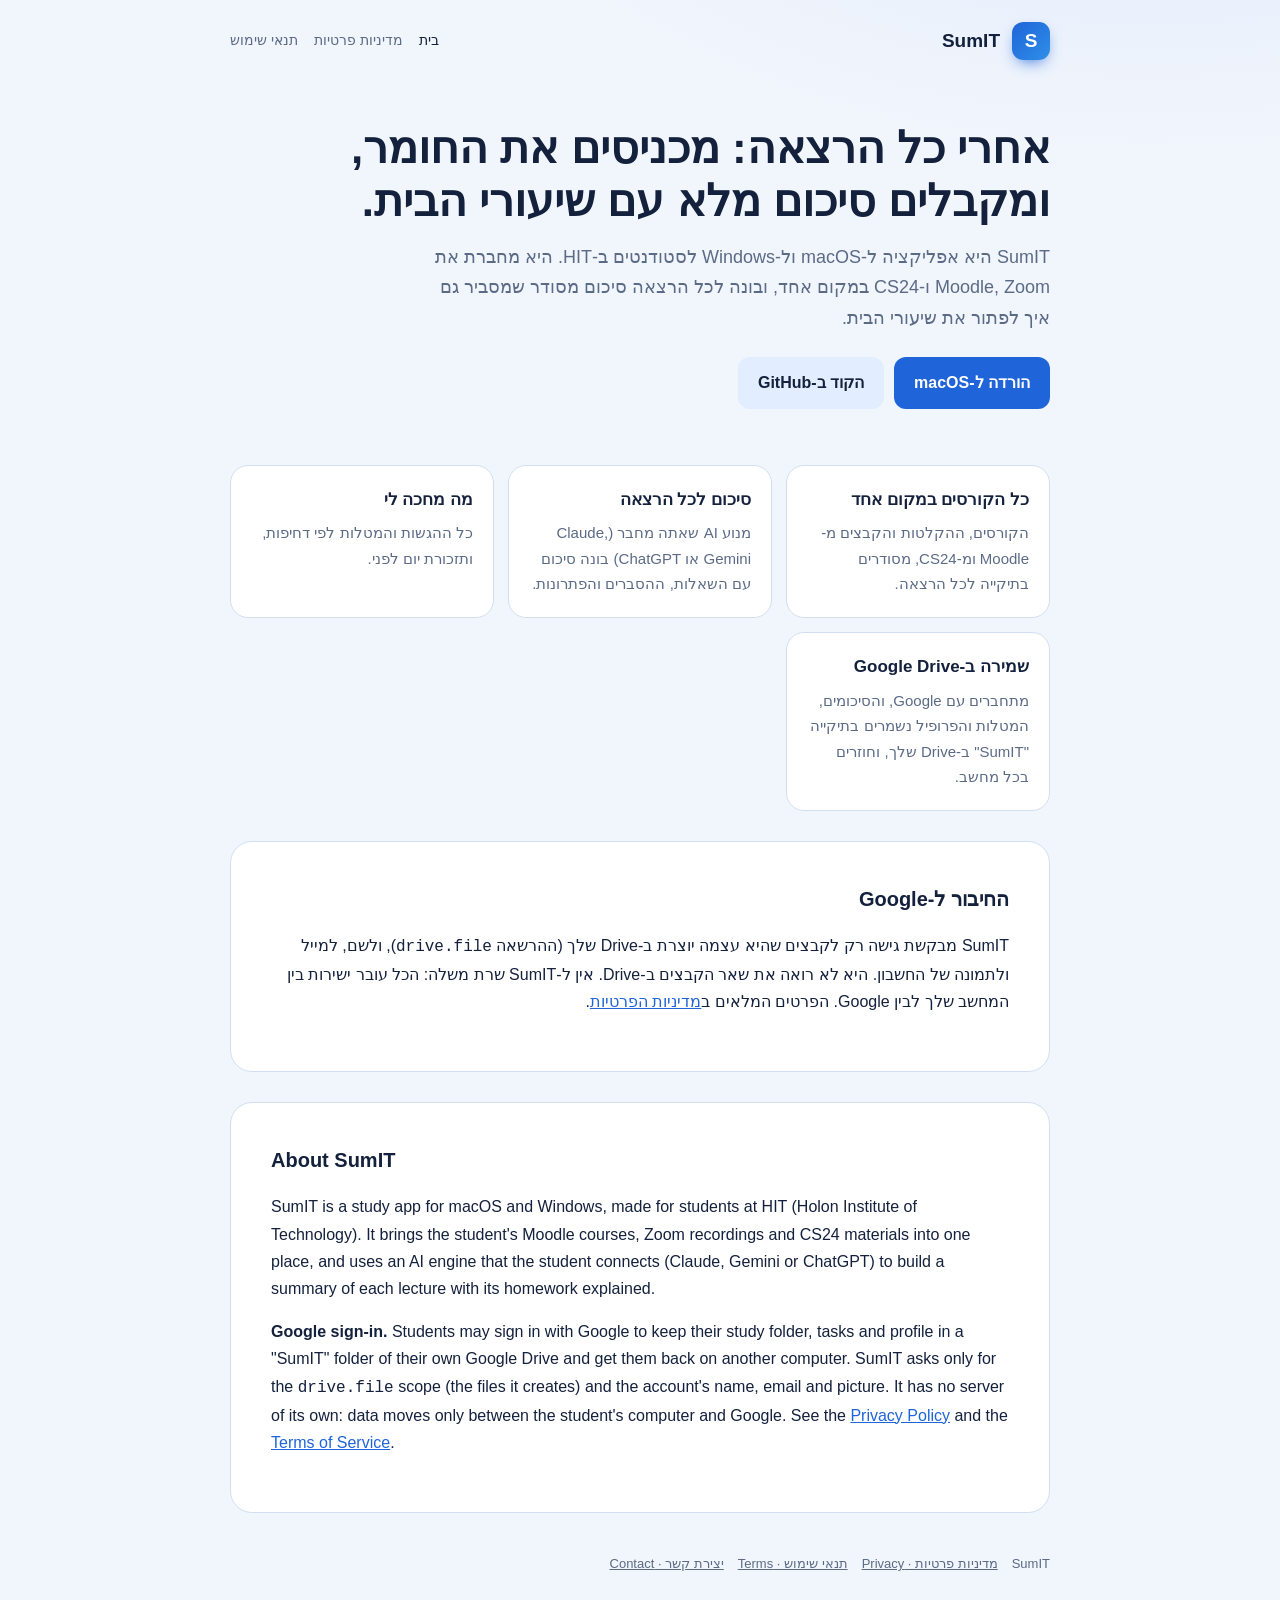
==== index.html @ b278c9bd "SumIT site: home page, privacy policy and terms of service The pages Google asks for in the OAuth Br" ====
<!doctype html>
<html lang="he" dir="rtl">
<head>
<meta charset="utf-8">
<meta name="viewport" content="width=device-width, initial-scale=1">
<title>SumIT · כל הלימודים במקום אחד</title>
<meta name="description" content="SumIT היא אפליקציה לסטודנטים ב-HIT: מחברת את Moodle, Zoom ו-CS24, ובונה לכל הרצאה סיכום עם שיעורי הבית.">
<link rel="stylesheet" href="site.css">
</head>
<body>
<div class="wrap">
  <header class="top">
    <span class="mark" aria-hidden="true">S</span><b>SumIT</b>
    <nav><a href="./" aria-current="page">בית</a><a href="privacy.html">מדיניות פרטיות</a><a href="terms.html">תנאי שימוש</a></nav>
  </header>

  <section class="hero">
    <h1>אחרי כל הרצאה: מכניסים את החומר, ומקבלים סיכום מלא עם שיעורי הבית.</h1>
    <p>SumIT היא אפליקציה ל-macOS ול-Windows לסטודנטים ב-HIT. היא מחברת את Moodle, Zoom ו-CS24 במקום אחד, ובונה לכל הרצאה סיכום מסודר שמסביר גם איך לפתור את שיעורי הבית.</p>
    <div class="btns"><a class="btn" href="https://github.com/ItayOssi/SumIT/releases/latest">הורדה ל-macOS</a><a class="btn ghost" href="https://github.com/ItayOssi/SumIT">הקוד ב-GitHub</a></div>
  </section>

  <div class="grid">
    <div class="card"><h3>כל הקורסים במקום אחד</h3><p>הקורסים, ההקלטות והקבצים מ-Moodle ומ-CS24, מסודרים בתיקייה לכל הרצאה.</p></div>
    <div class="card"><h3>סיכום לכל הרצאה</h3><p>מנוע AI שאתה מחבר (Claude, Gemini או ChatGPT) בונה סיכום עם השאלות, ההסברים והפתרונות.</p></div>
    <div class="card"><h3>מה מחכה לי</h3><p>כל ההגשות והמטלות לפי דחיפות, ותזכורת יום לפני.</p></div>
    <div class="card"><h3>שמירה ב-Google Drive</h3><p>מתחברים עם Google, והסיכומים, המטלות והפרופיל נשמרים בתיקייה "SumIT" ב-Drive שלך, וחוזרים בכל מחשב.</p></div>
  </div>

  <div class="doc">
    <h2 style="margin-top:0">החיבור ל-Google</h2>
    <p>SumIT מבקשת גישה רק לקבצים שהיא עצמה יוצרת ב-Drive שלך (ההרשאה <code>drive.file</code>), ולשם, למייל ולתמונה של החשבון. היא לא רואה את שאר הקבצים ב-Drive. אין ל-SumIT שרת משלה: הכל עובר ישירות בין המחשב שלך לבין Google. הפרטים המלאים ב<a href="privacy.html">מדיניות הפרטיות</a>.</p>
  </div>

  <div class="doc en" lang="en">
    <h2 style="margin-top:0">About SumIT</h2>
    <p>SumIT is a study app for macOS and Windows, made for students at HIT (Holon Institute of Technology). It brings the student's Moodle courses, Zoom recordings and CS24 materials into one place, and uses an AI engine that the student connects (Claude, Gemini or ChatGPT) to build a summary of each lecture with its homework explained.</p>
    <p><b>Google sign-in.</b> Students may sign in with Google to keep their study folder, tasks and profile in a "SumIT" folder of their own Google Drive and get them back on another computer. SumIT asks only for the <code>drive.file</code> scope (the files it creates) and the account's name, email and picture. It has no server of its own: data moves only between the student's computer and Google. See the <a href="privacy.html#en">Privacy Policy</a> and the <a href="terms.html#en">Terms of Service</a>.</p>
  </div>

  <footer><span>SumIT</span><a href="privacy.html">מדיניות פרטיות · Privacy</a><a href="terms.html">תנאי שימוש · Terms</a><a href="https://github.com/ItayOssi/SumIT/issues">יצירת קשר · Contact</a></footer>
</div>
</body>
</html>
---- site.css ----
:root {
  --bg: #f1f5fc; --bg-2: #dfe9fb; --card: #ffffff; --text: #14213d; --muted: #5b6b86; --line: #d3dff0;
  --accent: #1f64d8; --accent-2: #2f8fe8; --accent-soft: #e2edff;
  color-scheme: light dark;
}
@media (prefers-color-scheme: dark) {
  :root { --bg: #0a1830; --bg-2: #13305e; --card: #11274c; --text: #eaf1ff; --muted: #9fb1d0; --line: #24467c; --accent: #4d8cf0; --accent-2: #6aa7f5; --accent-soft: #183462; }
}
* { box-sizing: border-box; }
html { -webkit-text-size-adjust: 100%; }
body {
  margin: 0; color: var(--text); font: 16px/1.7 -apple-system, BlinkMacSystemFont, "SF Hebrew", "Segoe UI", Arial, sans-serif;
  background: radial-gradient(1000px 560px at 90% -15%, var(--bg-2), transparent 70%), var(--bg);
}
a { color: var(--accent); }
.wrap { max-width: 860px; margin: 0 auto; padding: 0 20px; }
header.top { display: flex; align-items: center; gap: 12px; padding: 22px 0; }
.mark { width: 38px; height: 38px; border-radius: 11px; display: grid; place-items: center; color: #fff; font-weight: 800; font-size: 19px;
  background: linear-gradient(135deg, var(--accent), var(--accent-2)); box-shadow: 0 6px 16px -6px var(--accent); }
.top b { font-size: 19px; }
.top nav { margin-inline-start: auto; display: flex; gap: 16px; flex-wrap: wrap; font-size: 14px; }
.top nav a { color: var(--muted); text-decoration: none; }
.top nav a:hover, .top nav a[aria-current] { color: var(--text); }
.hero { padding: 40px 0 26px; }
.hero h1 { font-size: clamp(30px, 5vw, 44px); line-height: 1.2; margin: 0 0 14px; }
.hero p { font-size: 18px; color: var(--muted); margin: 0 0 24px; max-width: 640px; }
.btn { display: inline-flex; align-items: center; gap: 8px; padding: 12px 20px; border-radius: 12px; background: var(--accent); color: #fff; text-decoration: none; font-weight: 650; }
.btn.ghost { background: var(--accent-soft); color: var(--text); }
.btns { display: flex; gap: 10px; flex-wrap: wrap; }
.grid { display: grid; grid-template-columns: repeat(auto-fit, minmax(230px, 1fr)); gap: 14px; margin: 30px 0; }
.card { background: var(--card); border: 1px solid var(--line); border-radius: 18px; padding: 20px; }
.card h3 { margin: 0 0 6px; font-size: 17px; }
.card p { margin: 0; color: var(--muted); font-size: 15px; }
.doc { background: var(--card); border: 1px solid var(--line); border-radius: 22px; padding: clamp(20px, 4vw, 40px); margin: 10px 0 30px; }
.doc h1 { font-size: 30px; line-height: 1.25; margin: 0 0 4px; }
.doc h2 { font-size: 20px; margin: 28px 0 8px; }
.doc .meta { color: var(--muted); font-size: 14px; margin: 0 0 18px; }
.doc ul { padding-inline-start: 22px; }
.doc li { margin: 4px 0; }
.note { border-radius: 14px; padding: 14px 16px; background: var(--accent-soft); }
.en { direction: ltr; text-align: left; }
.en-sep { margin: 40px 0 0; padding-top: 26px; border-top: 1px solid var(--line); }
footer { color: var(--muted); font-size: 13px; padding: 10px 0 40px; display: flex; gap: 14px; flex-wrap: wrap; }
footer a { color: var(--muted); }
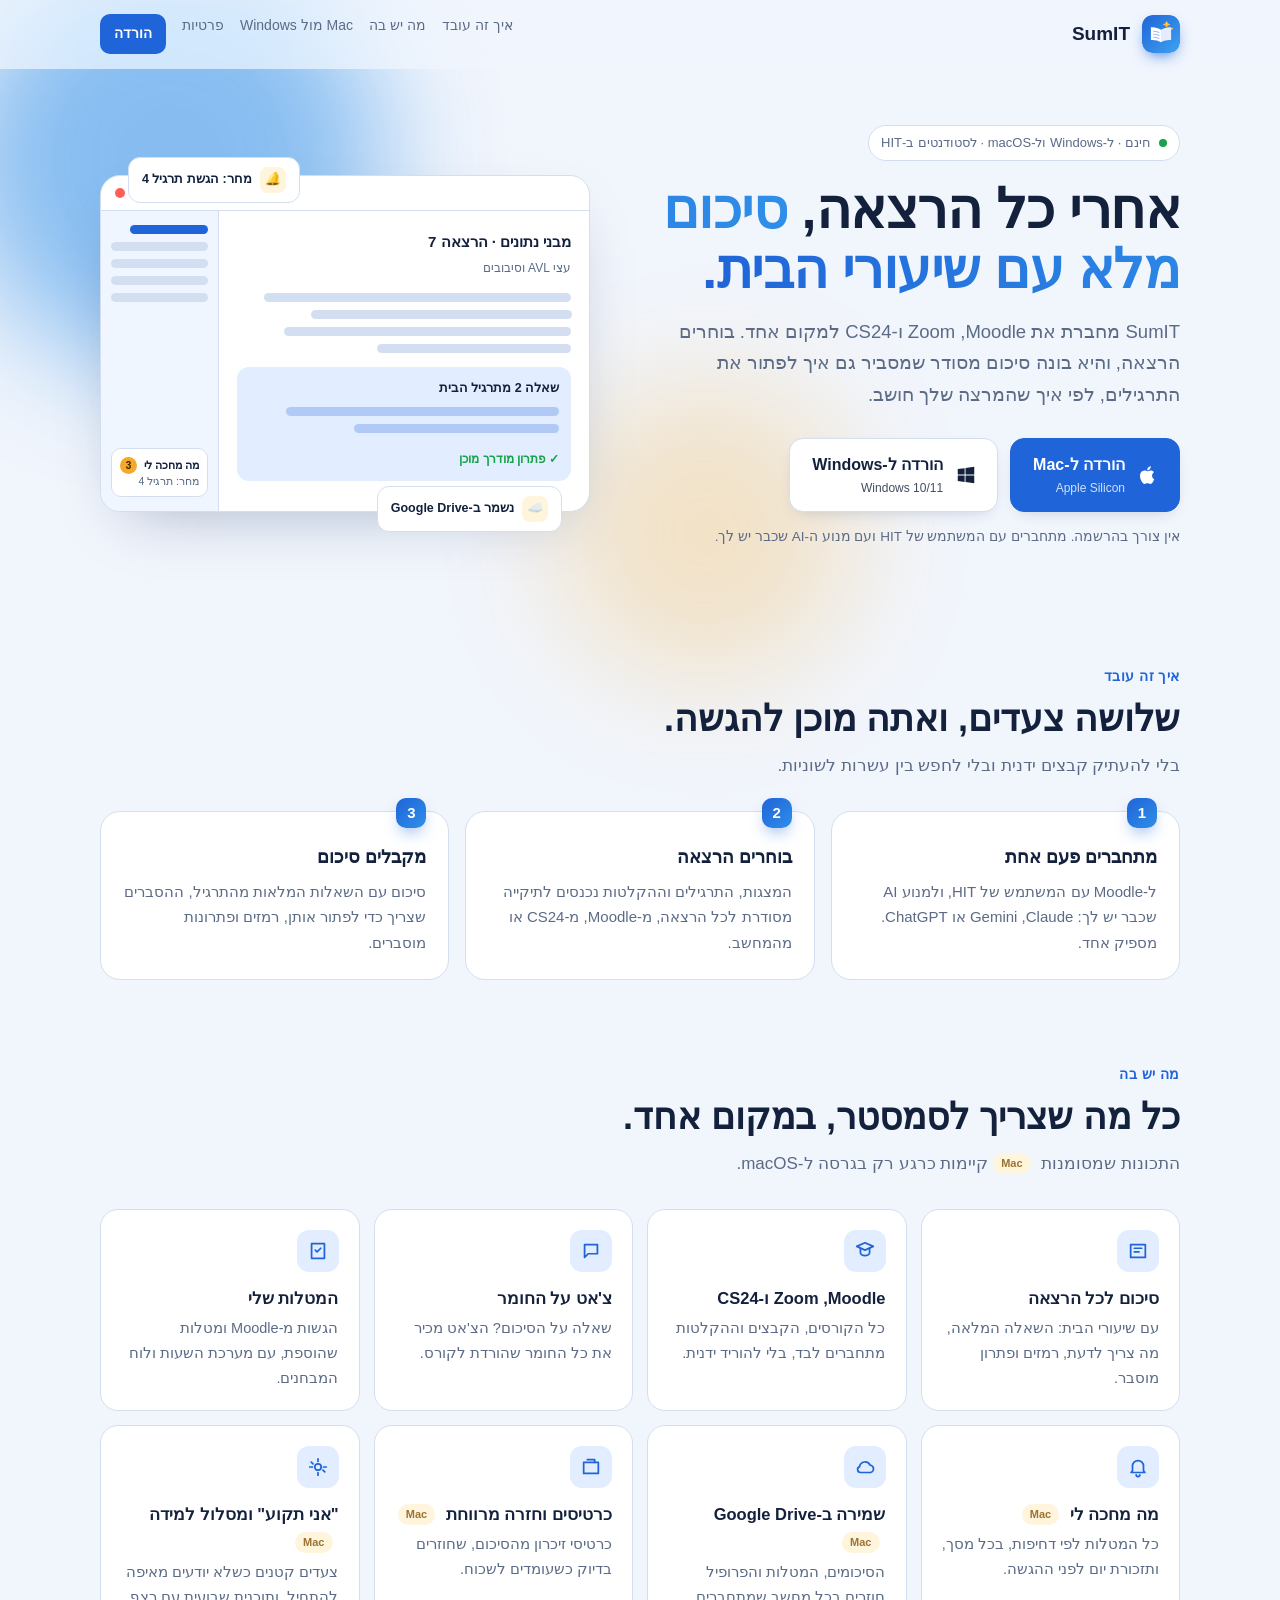
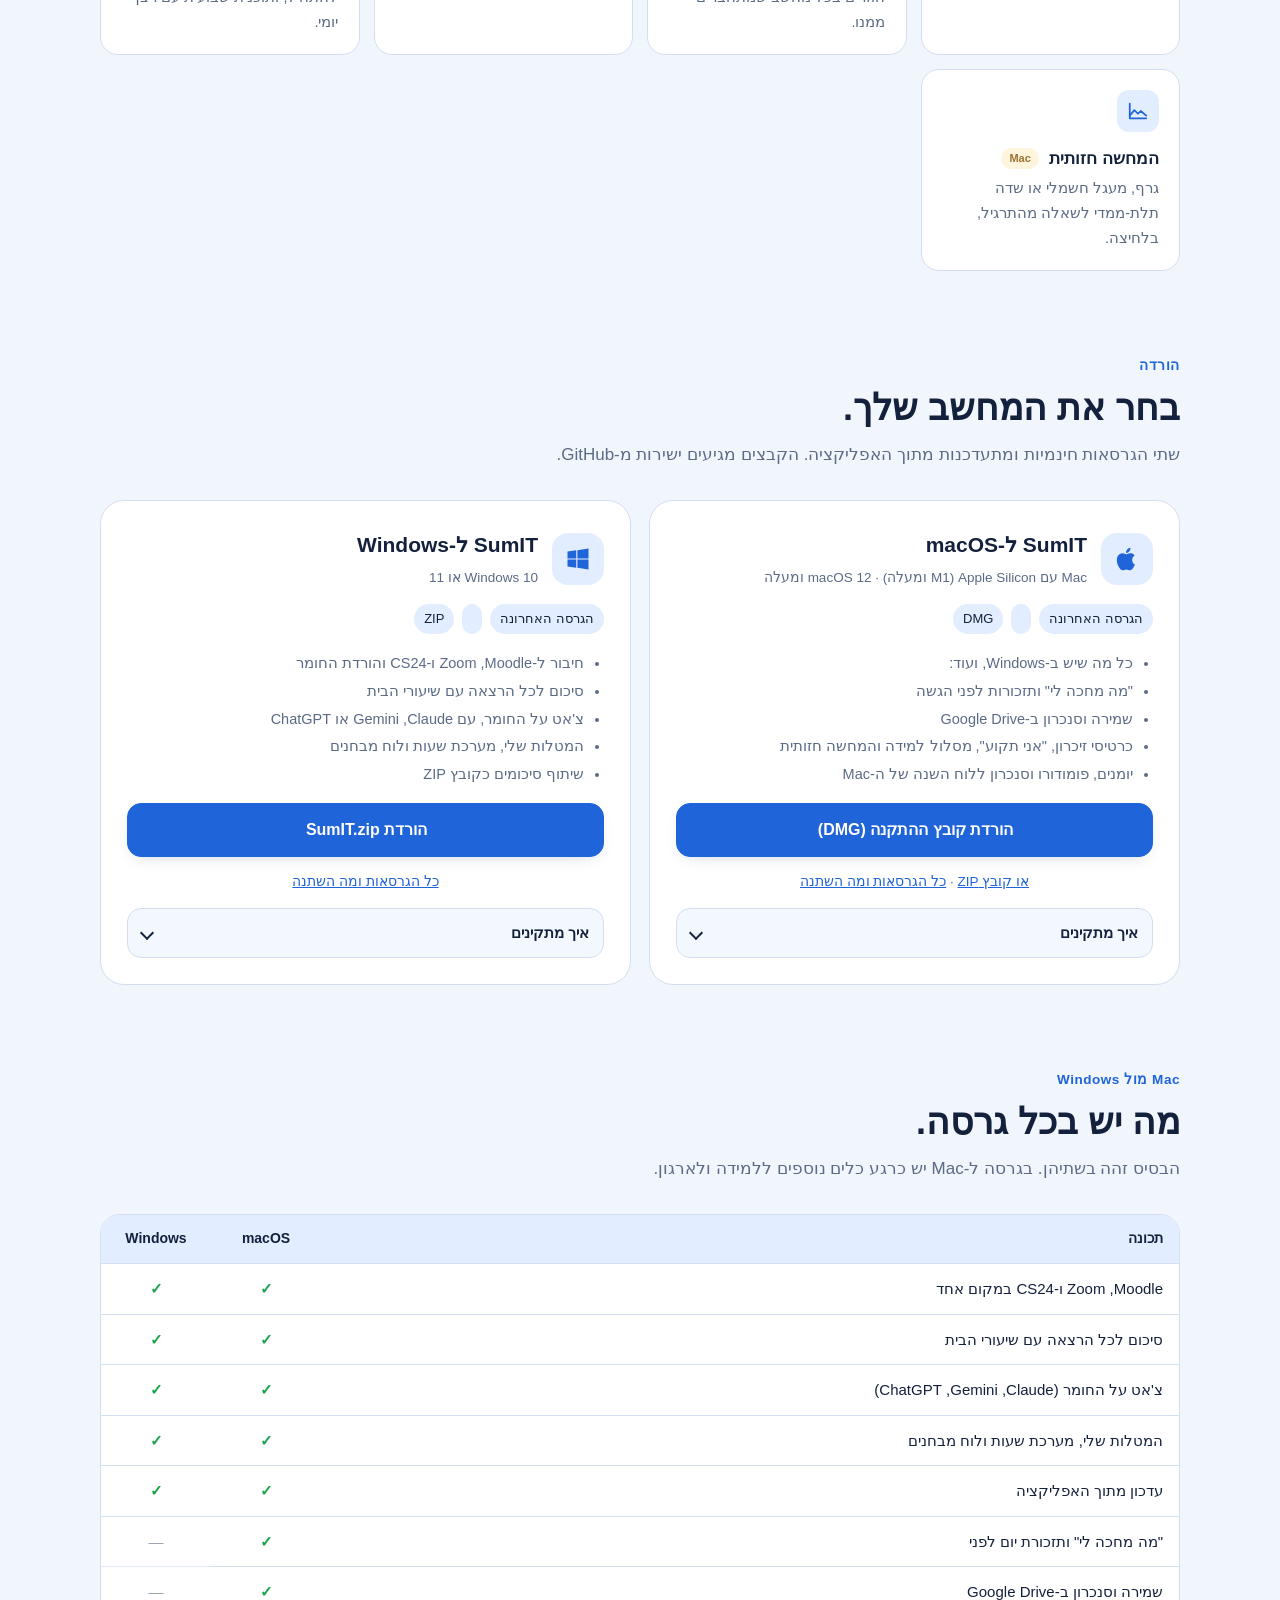
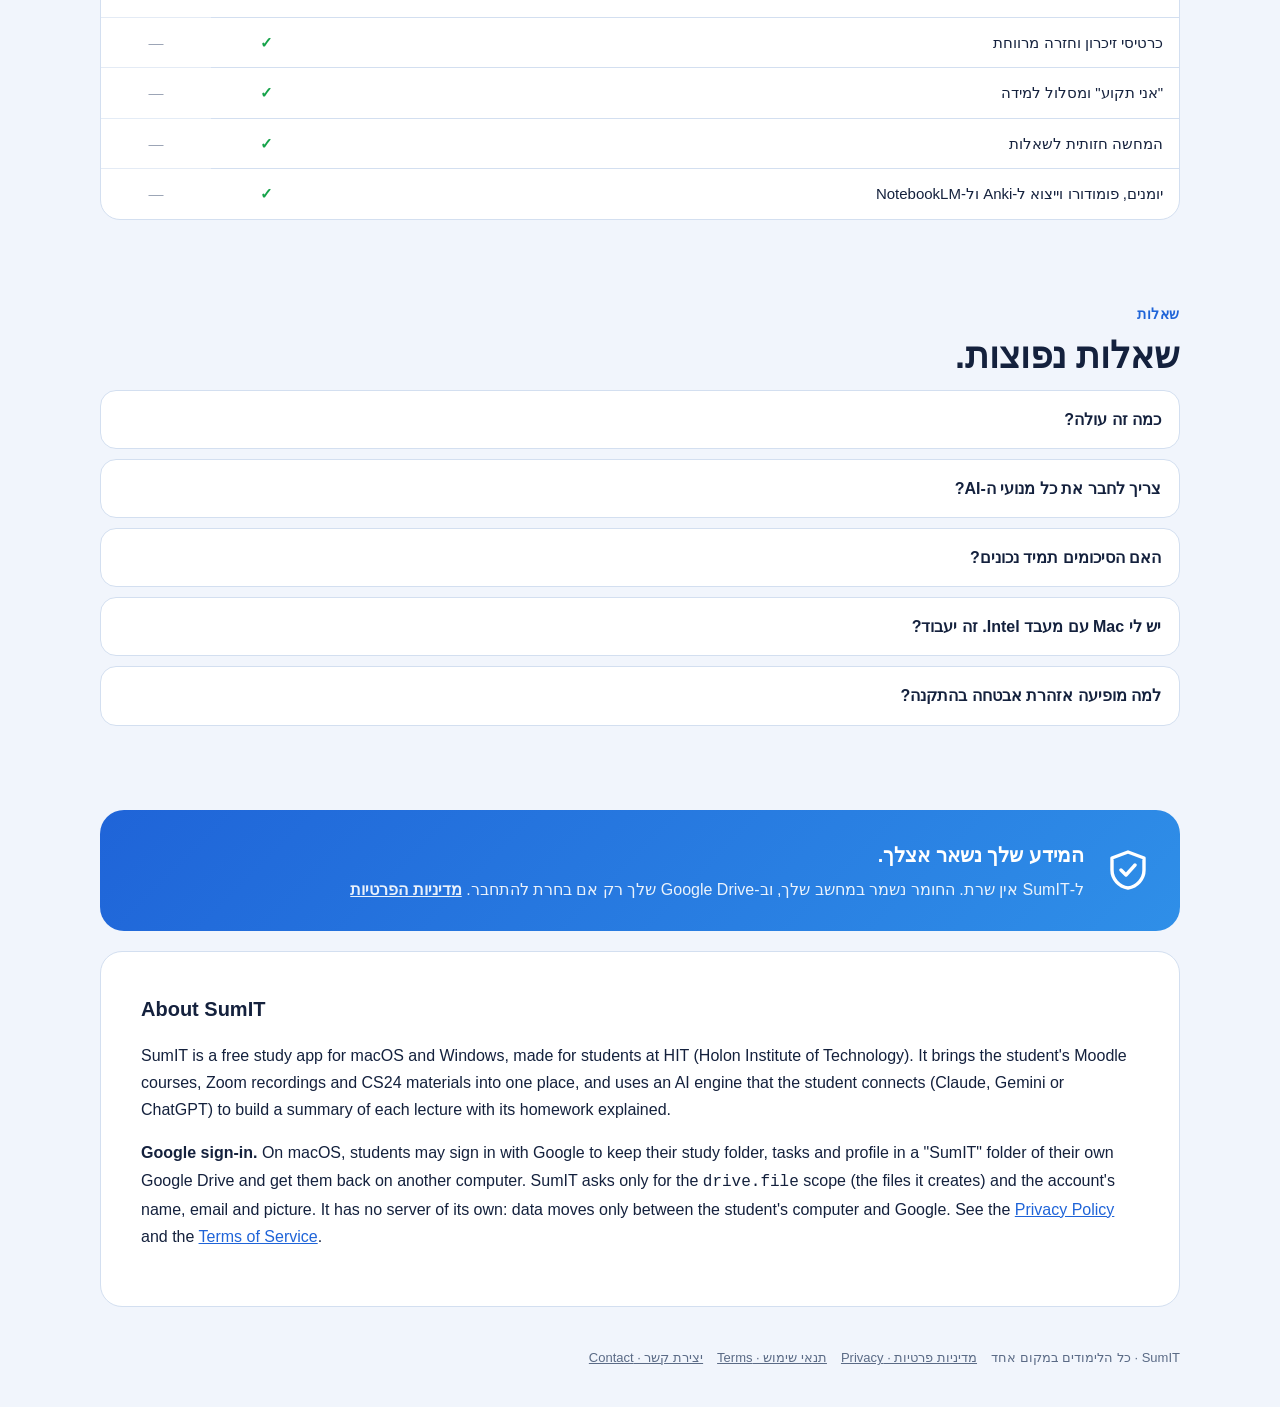
==== commit 0402d687: "A new home page: how it works, what it has, a download for Mac and for Windows, and a new logo The h" ====
--- a/index.html
+++ b/index.html
@@ -3,42 +3,375 @@
 <head>
 <meta charset="utf-8">
 <meta name="viewport" content="width=device-width, initial-scale=1">
+<meta name="robots" content="noindex, nofollow">
+<meta name="google-site-verification" content="34Uqi-BGIYuT6Eo6AaODWrDzTInWrtraLQZCwFf8PG4" />
 <title>SumIT · כל הלימודים במקום אחד</title>
-<meta name="description" content="SumIT היא אפליקציה לסטודנטים ב-HIT: מחברת את Moodle, Zoom ו-CS24, ובונה לכל הרצאה סיכום עם שיעורי הבית.">
+<meta name="description" content="SumIT היא אפליקציה לסטודנטים ב-HIT ל-Windows ול-macOS: מחברת את Moodle, Zoom ו-CS24, ובונה לכל הרצאה סיכום עם שיעורי הבית.">
+<link rel="icon" href="logo.svg" type="image/svg+xml">
 <link rel="stylesheet" href="site.css">
+<noscript><style>.reveal{opacity:1!important;transform:none!important}</style></noscript>
+<style>
+  /* ---------- home page ---------- */
+  :root { --gold: #f4a92b; --gold-soft: #fff4dc; --ok: #16a34a; --shadow: 0 24px 60px -28px rgba(16, 40, 90, .35); }
+  @media (prefers-color-scheme: dark) { :root { --gold: #f7bd4f; --gold-soft: #3a2e12; --ok: #22c55e; --shadow: 0 24px 60px -28px rgba(0, 0, 0, .6); } }
+  html, body { overflow-x: clip; }
+  .wrap.wide { max-width: 1120px; }
+  .topbar { position: sticky; top: 0; z-index: 20; backdrop-filter: saturate(1.4) blur(14px); -webkit-backdrop-filter: saturate(1.4) blur(14px);
+    background: color-mix(in srgb, var(--bg) 72%, transparent); border-bottom: 1px solid transparent; transition: border-color .3s; }
+  .topbar.scrolled { border-bottom-color: var(--line); }
+  .topbar header.top { padding: 14px 0; }
+  main.wrap.wide { position: relative; }
+  .top .cta { padding: 8px 14px; border-radius: 10px; background: var(--accent); color: #fff !important; font-weight: 650; }
+
+  /* hero */
+  .hero2 { position: relative; display: grid; grid-template-columns: 1.05fr .95fr; gap: 48px; align-items: center; padding: 56px 0 40px; }
+  .blob { position: absolute; z-index: -1; border-radius: 50%; filter: blur(60px); opacity: .55; animation: drift 18s ease-in-out infinite alternate; }
+  .blob.a { width: 420px; height: 420px; background: var(--accent-2); top: -120px; left: -140px; }
+  .blob.b { width: 300px; height: 300px; background: var(--gold); bottom: -80px; right: 30%; opacity: .25; animation-duration: 22s; }
+  @keyframes drift { to { transform: translate(60px, 40px) scale(1.12); } }
+  .pill { display: inline-flex; align-items: center; gap: 8px; padding: 6px 12px; border-radius: 99px; background: var(--card); border: 1px solid var(--line); font-size: 13px; color: var(--muted); }
+  .pill i { width: 8px; height: 8px; border-radius: 50%; background: var(--ok); box-shadow: 0 0 0 0 var(--ok); animation: ping 2s infinite; }
+  @keyframes ping { 70% { box-shadow: 0 0 0 8px transparent; } }
+  .hero2 h1 { font-size: clamp(32px, 5.2vw, 54px); line-height: 1.12; margin: 18px 0 16px; letter-spacing: -.01em; }
+  .hero2 h1 em { font-style: normal; background: linear-gradient(90deg, var(--accent), var(--accent-2), var(--gold)); -webkit-background-clip: text; background-clip: text; color: transparent;
+    background-size: 200% 100%; animation: shine 6s linear infinite; }
+  @keyframes shine { to { background-position: -200% 0; } }
+  .hero2 .lead { font-size: 18.5px; color: var(--muted); margin: 0 0 28px; max-width: 560px; }
+  .dl-btns { display: flex; gap: 12px; flex-wrap: wrap; }
+  .dl { display: inline-flex; align-items: center; gap: 12px; padding: 12px 20px 12px 22px; border-radius: 14px; text-decoration: none; font-weight: 650; color: var(--text);
+    background: var(--card); border: 1px solid var(--line); box-shadow: 0 6px 18px -10px rgba(16, 40, 90, .3); transition: transform .2s, box-shadow .2s, border-color .2s; }
+  .dl:hover { transform: translateY(-2px); box-shadow: 0 14px 30px -14px rgba(16, 40, 90, .45); border-color: var(--accent-2); }
+  .dl.primary { background: var(--accent); border-color: var(--accent); color: #fff; }
+  .dl svg { width: 22px; height: 22px; flex: none; }
+  .dl small { display: block; font-weight: 500; font-size: 12px; opacity: .8; }
+  .hero-note { margin-top: 14px; font-size: 13.5px; color: var(--muted); }
+
+  /* the app, drawn */
+  .mock { position: relative; border-radius: 20px; background: var(--card); border: 1px solid var(--line); box-shadow: var(--shadow); overflow: hidden; animation: float 7s ease-in-out infinite; }
+  @keyframes float { 50% { transform: translateY(-10px); } }
+  .mock-bar { display: flex; gap: 6px; padding: 12px 14px; border-bottom: 1px solid var(--line); direction: ltr; }
+  .mock-bar i { width: 10px; height: 10px; border-radius: 50%; background: #ff5f57; } .mock-bar i:nth-child(2) { background: #febc2e; } .mock-bar i:nth-child(3) { background: #28c840; }
+  .mock-body { display: grid; grid-template-columns: 1fr 118px; min-height: 300px; }
+  .mock-side { border-inline-start: 1px solid var(--line); padding: 14px 10px; display: flex; flex-direction: column; gap: 8px; background: color-mix(in srgb, var(--accent-soft) 50%, transparent); }
+  .mock-side span { height: 9px; border-radius: 5px; background: var(--line); } .mock-side span.on { background: var(--accent); width: 80%; }
+  .mock-side .tk { margin-top: auto; padding: 8px; border-radius: 10px; background: var(--card); border: 1px solid var(--line); font-size: 10.5px; line-height: 1.35; color: var(--muted); }
+  .mock-side .tk b { display: flex; align-items: center; justify-content: space-between; color: var(--text); font-size: 11px; }
+  .mock-side .tk b em { font-style: normal; min-width: 17px; height: 17px; border-radius: 9px; background: var(--gold); color: #3a2400; display: grid; place-items: center; font-size: 10px; }
+  .mock-main { padding: 18px; }
+  .mock-main h4 { margin: 0 0 4px; font-size: 15px; } .mock-main p { margin: 0 0 14px; font-size: 12px; color: var(--muted); }
+  .line { height: 9px; border-radius: 5px; background: var(--line); margin: 8px 0; transform-origin: right; animation: grow 1.1s cubic-bezier(.2, .8, .2, 1) both; }
+  @keyframes grow { from { transform: scaleX(0); } }
+  .q { margin-top: 14px; padding: 11px 12px; border-radius: 12px; background: var(--accent-soft); font-size: 12px; }
+  .q b { display: block; font-size: 12.5px; margin-bottom: 4px; }
+  .q .ok { display: inline-flex; align-items: center; gap: 6px; margin-top: 8px; color: var(--ok); font-weight: 650; opacity: 0; animation: fade .5s 2.4s forwards; }
+  @keyframes fade { to { opacity: 1; } }
+  .chip-float { position: absolute; padding: 9px 13px; border-radius: 12px; background: var(--card); border: 1px solid var(--line); box-shadow: var(--shadow); font-size: 12.5px; font-weight: 600; display: flex; align-items: center; gap: 8px; white-space: nowrap; }
+  .chip-float.c1 { top: -18px; left: 28px; animation: float 6s 1s ease-in-out infinite; }
+  .chip-float.c2 { bottom: -20px; right: 28px; animation: float 8s .4s ease-in-out infinite; }
+  .chip-float i { width: 26px; height: 26px; border-radius: 8px; display: grid; place-items: center; background: var(--gold-soft); }
+  .mock-wrap { position: relative; }
+
+  /* sections */
+  section.band { padding: 64px 0 20px; scroll-margin-top: 70px; }
+  .eyebrow { color: var(--accent); font-weight: 700; font-size: 13.5px; letter-spacing: .04em; margin: 0 0 8px; }
+  h2.big { font-size: clamp(26px, 3.6vw, 36px); line-height: 1.2; margin: 0 0 12px; }
+  .sub { color: var(--muted); font-size: 17px; margin: 0 0 30px; max-width: 640px; }
+  .steps { display: grid; grid-template-columns: repeat(3, 1fr); gap: 16px; counter-reset: s; }
+  .step { position: relative; background: var(--card); border: 1px solid var(--line); border-radius: 20px; padding: 24px 22px; }
+  .step::before { counter-increment: s; content: counter(s); position: absolute; top: -14px; right: 22px; width: 30px; height: 30px; border-radius: 10px; display: grid; place-items: center;
+    background: linear-gradient(135deg, var(--accent), var(--accent-2)); color: #fff; font-weight: 800; font-size: 15px; box-shadow: 0 8px 18px -8px var(--accent); }
+  .step h3 { margin: 6px 0 6px; font-size: 18px; } .step p { margin: 0; color: var(--muted); font-size: 15px; }
+  .feats { display: grid; grid-template-columns: repeat(auto-fit, minmax(240px, 1fr)); gap: 14px; }
+  .feat { background: var(--card); border: 1px solid var(--line); border-radius: 18px; padding: 20px; transition: transform .25s, border-color .25s; }
+  .feat:hover { transform: translateY(-3px); border-color: var(--accent-2); }
+  .ico { width: 42px; height: 42px; border-radius: 12px; display: grid; place-items: center; background: var(--accent-soft); color: var(--accent); margin-bottom: 12px; }
+  .ico svg { width: 22px; height: 22px; fill: none; stroke: currentColor; stroke-width: 1.9; stroke-linecap: round; stroke-linejoin: round; }
+  .feat h3 { margin: 0 0 4px; font-size: 16.5px; } .feat p { margin: 0; color: var(--muted); font-size: 14.5px; }
+  .tag { display: inline-block; margin-inline-start: 6px; padding: 1px 8px; border-radius: 99px; font-size: 11px; font-weight: 650; background: var(--gold-soft); color: color-mix(in srgb, var(--gold) 60%, var(--text)); vertical-align: 2px; }
+
+  /* downloads */
+  .platforms { display: grid; grid-template-columns: 1fr 1fr; gap: 18px; }
+  .plat { position: relative; background: var(--card); border: 1px solid var(--line); border-radius: 24px; padding: 26px; display: flex; flex-direction: column; gap: 14px; transition: border-color .3s, box-shadow .3s; }
+  .plat.mine { border-color: var(--accent-2); box-shadow: 0 0 0 4px color-mix(in srgb, var(--accent-2) 18%, transparent); }
+  .plat .mine-tag { position: absolute; top: -12px; left: 22px; padding: 3px 10px; border-radius: 99px; background: var(--accent); color: #fff; font-size: 12px; font-weight: 650; display: none; }
+  .plat.mine .mine-tag { display: block; }
+  .plat-head { display: flex; align-items: center; gap: 14px; }
+  .plat-head .os { width: 52px; height: 52px; border-radius: 16px; display: grid; place-items: center; background: var(--accent-soft); color: var(--accent); }
+  .plat-head .os svg { width: 28px; height: 28px; }
+  .plat-head h3 { margin: 0; font-size: 21px; } .plat-head small { color: var(--muted); font-size: 13.5px; }
+  .ver { display: flex; gap: 8px; flex-wrap: wrap; font-size: 13px; }
+  .ver span { padding: 4px 10px; border-radius: 99px; background: var(--accent-soft); }
+  .plat ul { margin: 0; padding-inline-start: 20px; color: var(--muted); font-size: 14.5px; } .plat li { margin: 3px 0; }
+  .plat .dl { justify-content: center; }
+  .plat .alt { font-size: 13.5px; text-align: center; color: var(--muted); }
+  details.how { border: 1px solid var(--line); border-radius: 14px; padding: 0 14px; background: color-mix(in srgb, var(--accent-soft) 40%, transparent); }
+  details.how summary { cursor: pointer; padding: 12px 0; font-weight: 650; font-size: 14.5px; list-style: none; display: flex; align-items: center; gap: 8px; }
+  details.how summary::-webkit-details-marker { display: none; }
+  details.how summary::after { content: ""; margin-inline-start: auto; width: 8px; height: 8px; border-left: 2px solid currentColor; border-bottom: 2px solid currentColor; transform: rotate(-45deg); transition: transform .25s; }
+  details.how[open] summary::after { transform: rotate(135deg); }
+  details.how ol { margin: 0 0 14px; padding-inline-start: 22px; font-size: 14.5px; } details.how li { margin: 5px 0; }
+
+  /* comparison */
+  .cmp { width: 100%; border-collapse: separate; border-spacing: 0; background: var(--card); border: 1px solid var(--line); border-radius: 20px; overflow: hidden; font-size: 15px; }
+  .cmp th, .cmp td { padding: 12px 16px; text-align: start; border-bottom: 1px solid var(--line); }
+  .cmp tr:last-child td { border-bottom: none; }
+  .cmp th { background: var(--accent-soft); font-size: 14px; }
+  .cmp td:not(:first-child), .cmp th:not(:first-child) { text-align: center; width: 110px; }
+  .yes { color: var(--ok); font-weight: 800; } .no { color: var(--muted); opacity: .6; }
+  .cmp tbody tr { transition: background .2s; } .cmp tbody tr:hover { background: color-mix(in srgb, var(--accent-soft) 45%, transparent); }
+
+  /* faq + privacy */
+  .faq { display: grid; gap: 10px; }
+  .faq details { background: var(--card); border: 1px solid var(--line); border-radius: 16px; padding: 0 18px; }
+  .faq summary { cursor: pointer; padding: 15px 0; font-weight: 650; list-style: none; }
+  .faq summary::-webkit-details-marker { display: none; }
+  .faq p { margin: 0 0 16px; color: var(--muted); }
+  .privacy-band { display: flex; gap: 20px; align-items: center; background: linear-gradient(135deg, var(--accent), var(--accent-2)); color: #fff; border-radius: 24px; padding: 28px; margin: 64px 0 20px; }
+  .privacy-band svg { width: 48px; height: 48px; flex: none; fill: none; stroke: #fff; stroke-width: 1.7; stroke-linecap: round; stroke-linejoin: round; }
+  .privacy-band h3 { margin: 0 0 4px; font-size: 20px; } .privacy-band p { margin: 0; opacity: .9; }
+  .privacy-band a { color: #fff; font-weight: 650; }
+
+  /* scroll reveal */
+  .reveal { opacity: 0; transform: translateY(18px); transition: opacity .7s cubic-bezier(.2, .8, .2, 1), transform .7s cubic-bezier(.2, .8, .2, 1); }
+  .reveal.in { opacity: 1; transform: none; }
+  @media (prefers-reduced-motion: reduce) { *, *::before, *::after { animation: none !important; transition: none !important; } .reveal { opacity: 1; transform: none; } .q .ok { opacity: 1; } }
+
+  @media (max-width: 900px) {
+    .hero2 { grid-template-columns: 1fr; gap: 36px; padding-top: 32px; }
+    .steps, .platforms { grid-template-columns: 1fr; }
+    .steps { gap: 24px; }
+    .top nav a:not(.cta) { display: none; }
+  }
+  @media (max-width: 520px) {
+    .mock-body { grid-template-columns: 1fr; } .mock-side { display: none; }
+    .cmp th, .cmp td { padding: 10px; } .cmp td:not(:first-child), .cmp th:not(:first-child) { width: 64px; }
+    .dl { width: 100%; justify-content: center; }
+    .privacy-band { flex-direction: column; text-align: center; }
+  }
+</style>
 </head>
 <body>
-<div class="wrap">
+<div class="topbar" id="top"><div class="wrap wide">
   <header class="top">
-    <span class="mark" aria-hidden="true">S</span><b>SumIT</b>
-    <nav><a href="./" aria-current="page">בית</a><a href="privacy.html">מדיניות פרטיות</a><a href="terms.html">תנאי שימוש</a></nav>
+    <img class="mark-img" src="logo.svg" alt="" width="38" height="38"><b>SumIT</b>
+    <nav><a href="#how">איך זה עובד</a><a href="#features">מה יש בה</a><a href="#compare">Mac מול Windows</a><a href="privacy.html">פרטיות</a><a class="cta" href="#download">הורדה</a></nav>
   </header>
-
-  <section class="hero">
-    <h1>אחרי כל הרצאה: מכניסים את החומר, ומקבלים סיכום מלא עם שיעורי הבית.</h1>
-    <p>SumIT היא אפליקציה ל-macOS ול-Windows לסטודנטים ב-HIT. היא מחברת את Moodle, Zoom ו-CS24 במקום אחד, ובונה לכל הרצאה סיכום מסודר שמסביר גם איך לפתור את שיעורי הבית.</p>
-    <div class="btns"><a class="btn" href="https://github.com/ItayOssi/SumIT/releases/latest">הורדה ל-macOS</a><a class="btn ghost" href="https://github.com/ItayOssi/SumIT">הקוד ב-GitHub</a></div>
-  </section>
-
-  <div class="grid">
-    <div class="card"><h3>כל הקורסים במקום אחד</h3><p>הקורסים, ההקלטות והקבצים מ-Moodle ומ-CS24, מסודרים בתיקייה לכל הרצאה.</p></div>
-    <div class="card"><h3>סיכום לכל הרצאה</h3><p>מנוע AI שאתה מחבר (Claude, Gemini או ChatGPT) בונה סיכום עם השאלות, ההסברים והפתרונות.</p></div>
-    <div class="card"><h3>מה מחכה לי</h3><p>כל ההגשות והמטלות לפי דחיפות, ותזכורת יום לפני.</p></div>
-    <div class="card"><h3>שמירה ב-Google Drive</h3><p>מתחברים עם Google, והסיכומים, המטלות והפרופיל נשמרים בתיקייה "SumIT" ב-Drive שלך, וחוזרים בכל מחשב.</p></div>
+</div></div>
+<main class="wrap wide">
+
+  <!-- hero -->
+  <section class="hero2">
+    <span class="blob a" aria-hidden="true"></span><span class="blob b" aria-hidden="true"></span>
+    <div>
+      <span class="pill reveal"><i aria-hidden="true"></i>חינם · ל-Windows ול-macOS · לסטודנטים ב-HIT</span>
+      <h1 class="reveal">אחרי כל הרצאה, <em>סיכום מלא עם שיעורי הבית.</em></h1>
+      <p class="lead reveal">SumIT מחברת את Moodle, ‏Zoom ו-CS24 למקום אחד. בוחרים הרצאה, והיא בונה סיכום מסודר שמסביר גם איך לפתור את התרגילים, לפי איך שהמרצה שלך חושב.</p>
+      <div class="dl-btns reveal">
+        <a class="dl primary" data-dl="mac" href="https://github.com/ItayOssi/SumIT/releases/latest">
+          <svg viewBox="0 0 24 24" fill="currentColor" aria-hidden="true"><path d="M16.4 12.6c0-2.4 2-3.6 2.1-3.7-1.1-1.7-2.9-1.9-3.5-1.9-1.5-.2-2.9.9-3.7.9-.8 0-1.9-.9-3.2-.8-1.6 0-3.1 1-4 2.4-1.7 3-.4 7.4 1.2 9.8.8 1.2 1.8 2.5 3 2.4 1.2 0 1.7-.8 3.1-.8s1.9.8 3.2.8c1.3 0 2.1-1.2 2.9-2.4.9-1.3 1.3-2.6 1.3-2.7-.1 0-2.4-.9-2.4-4zM14 5.4c.7-.8 1.1-1.9 1-3-1 0-2.1.7-2.8 1.5-.6.7-1.2 1.8-1 2.9 1.1.1 2.1-.6 2.8-1.4z"/></svg>
+          <span>הורדה ל-Mac<small data-ver="mac">Apple Silicon</small></span></a>
+        <a class="dl" data-dl="win" href="https://github.com/Pinkel-Kinkel/SumIT/releases/latest/download/SumIT.zip">
+          <svg viewBox="0 0 24 24" fill="currentColor" aria-hidden="true"><path d="M3 5.5l7.5-1v7H3zm0 13l7.5 1v-7H3zm8.5 1.1L21 21v-8.5h-9.5zm0-15.2V11.5H21V3z"/></svg>
+          <span>הורדה ל-Windows<small data-ver="win">Windows 10/11</small></span></a>
+      </div>
+      <p class="hero-note reveal">אין צורך בהרשמה. מתחברים עם המשתמש של HIT ועם מנוע ה-AI שכבר יש לך.</p>
+    </div>
+    <div class="mock-wrap reveal" aria-hidden="true">
+      <div class="mock">
+        <div class="mock-bar"><i></i><i></i><i></i></div>
+        <div class="mock-body">
+          <div class="mock-main">
+            <h4>מבני נתונים · הרצאה 7</h4>
+            <p>עצי AVL וסיבובים</p>
+            <div class="line" style="width:92%;animation-delay:.3s"></div>
+            <div class="line" style="width:78%;animation-delay:.5s"></div>
+            <div class="line" style="width:86%;animation-delay:.7s"></div>
+            <div class="line" style="width:58%;animation-delay:.9s"></div>
+            <div class="q"><b>שאלה 2 מתרגיל הבית</b>
+              <div class="line" style="width:88%;background:color-mix(in srgb,var(--accent) 25%,transparent);animation-delay:1.3s"></div>
+              <div class="line" style="width:66%;background:color-mix(in srgb,var(--accent) 25%,transparent);animation-delay:1.5s"></div>
+              <span class="ok">✓ פתרון מודרך מוכן</span></div>
+          </div>
+          <div class="mock-side"><span class="on"></span><span></span><span></span><span></span><span></span>
+            <div class="tk"><b>מה מחכה לי <em>3</em></b>מחר: תרגיל 4</div></div>
+        </div>
+      </div>
+      <div class="chip-float c1"><i>🔔</i>מחר: הגשת תרגיל 4</div>
+      <div class="chip-float c2"><i>☁️</i>נשמר ב-Google Drive</div>
+    </div>
+  </section>
+
+  <!-- how -->
+  <section class="band" id="how">
+    <p class="eyebrow reveal">איך זה עובד</p>
+    <h2 class="big reveal">שלושה צעדים, ואתה מוכן להגשה.</h2>
+    <p class="sub reveal">בלי להעתיק קבצים ידנית ובלי לחפש בין עשרות לשוניות.</p>
+    <div class="steps">
+      <div class="step reveal"><h3>מתחברים פעם אחת</h3><p>ל-Moodle עם המשתמש של HIT, ולמנוע AI שכבר יש לך: Claude, ‏Gemini או ChatGPT. מספיק אחד.</p></div>
+      <div class="step reveal"><h3>בוחרים הרצאה</h3><p>המצגות, התרגילים וההקלטות נכנסים לתיקייה מסודרת לכל הרצאה, מ-Moodle, מ-CS24 או מהמחשב.</p></div>
+      <div class="step reveal"><h3>מקבלים סיכום</h3><p>סיכום עם השאלות המלאות מהתרגיל, ההסברים שצריך כדי לפתור אותן, רמזים ופתרונות מוסברים.</p></div>
+    </div>
+  </section>
+
+  <!-- features -->
+  <section class="band" id="features">
+    <p class="eyebrow reveal">מה יש בה</p>
+    <h2 class="big reveal">כל מה שצריך לסמסטר, במקום אחד.</h2>
+    <p class="sub reveal">התכונות שמסומנות <span class="tag">Mac</span> קיימות כרגע רק בגרסה ל-macOS.</p>
+    <div class="feats">
+      <div class="feat reveal"><div class="ico"><svg viewBox="0 0 24 24"><path d="M4 5h16v14H4z"/><path d="M8 9h8M8 13h5"/></svg></div><h3>סיכום לכל הרצאה</h3><p>עם שיעורי הבית: השאלה המלאה, מה צריך לדעת, רמזים ופתרון מוסבר.</p></div>
+      <div class="feat reveal"><div class="ico"><svg viewBox="0 0 24 24"><path d="M3 7l9-4 9 4-9 4z"/><path d="M7 9v5c0 1.5 2.2 3 5 3s5-1.5 5-3V9"/></svg></div><h3>Moodle, ‏Zoom ו-CS24</h3><p>כל הקורסים, הקבצים וההקלטות מתחברים לבד, בלי להוריד ידנית.</p></div>
+      <div class="feat reveal"><div class="ico"><svg viewBox="0 0 24 24"><path d="M5 5h14v10H9l-4 4z"/></svg></div><h3>צ'אט על החומר</h3><p>שאלה על הסיכום? הצ'אט מכיר את כל החומר שהורדת לקורס.</p></div>
+      <div class="feat reveal"><div class="ico"><svg viewBox="0 0 24 24"><path d="M9 11l2 2 4-4"/><path d="M5 4h14v16H5z"/></svg></div><h3>המטלות שלי</h3><p>הגשות מ-Moodle ומטלות שהוספת, עם מערכת השעות ולוח המבחנים.</p></div>
+      <div class="feat reveal"><div class="ico"><svg viewBox="0 0 24 24"><path d="M6 16V11a6 6 0 0 1 12 0v5l1.5 2h-15z"/><path d="M10 20.5a2 2 0 0 0 4 0"/></svg></div><h3>מה מחכה לי <span class="tag">Mac</span></h3><p>כל המטלות לפי דחיפות, בכל מסך, ותזכורת יום לפני ההגשה.</p></div>
+      <div class="feat reveal"><div class="ico"><svg viewBox="0 0 24 24"><path d="M7 18h10a4 4 0 0 0 .5-8 6 6 0 0 0-11.4 1.6A3.3 3.3 0 0 0 7 18z"/></svg></div><h3>שמירה ב-Google Drive <span class="tag">Mac</span></h3><p>הסיכומים, המטלות והפרופיל חוזרים בכל מחשב שמתחברים ממנו.</p></div>
+      <div class="feat reveal"><div class="ico"><svg viewBox="0 0 24 24"><path d="M4 7h16v12H4z"/><path d="M8 4h8v3"/></svg></div><h3>כרטיסים וחזרה מרווחת <span class="tag">Mac</span></h3><p>כרטיסי זיכרון מהסיכום, שחוזרים בדיוק כשעומדים לשכוח.</p></div>
+      <div class="feat reveal"><div class="ico"><svg viewBox="0 0 24 24"><path d="M12 3v3M12 18v3M4.6 6.6l2 2M17.4 15.4l2 2M3 12h3M18 12h3"/><circle cx="12" cy="12" r="3.5"/></svg></div><h3>"אני תקוע" ומסלול למידה <span class="tag">Mac</span></h3><p>צעדים קטנים כשלא יודעים מאיפה להתחיל, ותוכנית שבועית עם רצף יומי.</p></div>
+      <div class="feat reveal"><div class="ico"><svg viewBox="0 0 24 24"><path d="M3 17l5-6 4 4 3-3 6 5"/><path d="M3 4v16h18"/></svg></div><h3>המחשה חזותית <span class="tag">Mac</span></h3><p>גרף, מעגל חשמלי או שדה תלת-ממדי לשאלה מהתרגיל, בלחיצה.</p></div>
+    </div>
+  </section>
+
+  <!-- downloads -->
+  <section class="band" id="download">
+    <p class="eyebrow reveal">הורדה</p>
+    <h2 class="big reveal">בחר את המחשב שלך.</h2>
+    <p class="sub reveal">שתי הגרסאות חינמיות ומתעדכנות מתוך האפליקציה. הקבצים מגיעים ישירות מ-GitHub.</p>
+    <div class="platforms">
+      <div class="plat reveal" data-plat="mac">
+        <span class="mine-tag">המחשב שלך</span>
+        <div class="plat-head"><div class="os"><svg viewBox="0 0 24 24" fill="currentColor"><path d="M16.4 12.6c0-2.4 2-3.6 2.1-3.7-1.1-1.7-2.9-1.9-3.5-1.9-1.5-.2-2.9.9-3.7.9-.8 0-1.9-.9-3.2-.8-1.6 0-3.1 1-4 2.4-1.7 3-.4 7.4 1.2 9.8.8 1.2 1.8 2.5 3 2.4 1.2 0 1.7-.8 3.1-.8s1.9.8 3.2.8c1.3 0 2.1-1.2 2.9-2.4.9-1.3 1.3-2.6 1.3-2.7-.1 0-2.4-.9-2.4-4zM14 5.4c.7-.8 1.1-1.9 1-3-1 0-2.1.7-2.8 1.5-.6.7-1.2 1.8-1 2.9 1.1.1 2.1-.6 2.8-1.4z"/></svg></div>
+          <div><h3>SumIT ל-macOS</h3><small>Mac עם Apple Silicon (M1 ומעלה) · macOS 12 ומעלה</small></div></div>
+        <div class="ver"><span data-meta="mac-ver">הגרסה האחרונה</span><span data-meta="mac-date"></span><span data-meta="mac-size">DMG</span></div>
+        <ul>
+          <li>כל מה שיש ב-Windows, ועוד:</li>
+          <li>"מה מחכה לי" ותזכורות לפני הגשה</li>
+          <li>שמירה וסנכרון ב-Google Drive</li>
+          <li>כרטיסי זיכרון, "אני תקוע", מסלול למידה והמחשה חזותית</li>
+          <li>יומנים, פומודורו וסנכרון ללוח השנה של ה-Mac</li>
+        </ul>
+        <a class="dl primary" data-dl="mac" href="https://github.com/ItayOssi/SumIT/releases/latest"><span>הורדת קובץ ההתקנה (DMG)</span></a>
+        <div class="alt"><a data-dl="mac-zip" href="https://github.com/ItayOssi/SumIT/releases/latest">או קובץ ZIP</a> · <a href="https://github.com/ItayOssi/SumIT/releases">כל הגרסאות ומה השתנה</a></div>
+        <details class="how"><summary>איך מתקינים</summary><ol>
+          <li>פותחים את קובץ ה-DMG וגוררים את <b>SumIT</b> לתיקיית <b>Applications</b>.</li>
+          <li>בפתיחה הראשונה macOS עלול להזהיר שהיישום הורד מהאינטרנט: לוחצים קליק ימני על SumIT, בוחרים <b>Open</b> ומאשרים.</li>
+          <li>או: <b>הגדרות מערכת ← פרטיות ואבטחה</b>, ולמטה <b>Open Anyway</b>.</li>
+        </ol></details>
+      </div>
+
+      <div class="plat reveal" data-plat="win">
+        <span class="mine-tag">המחשב שלך</span>
+        <div class="plat-head"><div class="os"><svg viewBox="0 0 24 24" fill="currentColor"><path d="M3 5.5l7.5-1v7H3zm0 13l7.5 1v-7H3zm8.5 1.1L21 21v-8.5h-9.5zm0-15.2V11.5H21V3z"/></svg></div>
+          <div><h3>SumIT ל-Windows</h3><small>Windows 10 או 11</small></div></div>
+        <div class="ver"><span data-meta="win-ver">הגרסה האחרונה</span><span data-meta="win-date"></span><span data-meta="win-size">ZIP</span></div>
+        <ul>
+          <li>חיבור ל-Moodle, ‏Zoom ו-CS24 והורדת החומר</li>
+          <li>סיכום לכל הרצאה עם שיעורי הבית</li>
+          <li>צ'אט על החומר, עם Claude, ‏Gemini או ChatGPT</li>
+          <li>המטלות שלי, מערכת שעות ולוח מבחנים</li>
+          <li>שיתוף סיכומים כקובץ ZIP</li>
+        </ul>
+        <a class="dl primary" data-dl="win" href="https://github.com/Pinkel-Kinkel/SumIT/releases/latest/download/SumIT.zip"><span>הורדת SumIT.zip</span></a>
+        <div class="alt"><a href="https://github.com/Pinkel-Kinkel/SumIT/releases">כל הגרסאות ומה השתנה</a></div>
+        <details class="how"><summary>איך מתקינים</summary><ol>
+          <li>מחלצים את <b>SumIT.zip</b> לתיקייה כלשהי.</li>
+          <li>מפעילים את <b>SumIT.exe</b>.</li>
+          <li>אם Windows מציג "Windows protected your PC": לוחצים <b>More info</b> ואז <b>Run anyway</b>. ההודעה מופיעה כי התוכנה לא חתומה בתעודה מסחרית.</li>
+        </ol></details>
+      </div>
+    </div>
+  </section>
+
+  <!-- compare -->
+  <section class="band" id="compare">
+    <p class="eyebrow reveal">Mac מול Windows</p>
+    <h2 class="big reveal">מה יש בכל גרסה.</h2>
+    <p class="sub reveal">הבסיס זהה בשתיהן. בגרסה ל-Mac יש כרגע כלים נוספים ללמידה ולארגון.</p>
+    <table class="cmp reveal">
+      <thead><tr><th>תכונה</th><th>macOS</th><th>Windows</th></tr></thead>
+      <tbody>
+        <tr><td>Moodle, ‏Zoom ו-CS24 במקום אחד</td><td class="yes">✓</td><td class="yes">✓</td></tr>
+        <tr><td>סיכום לכל הרצאה עם שיעורי הבית</td><td class="yes">✓</td><td class="yes">✓</td></tr>
+        <tr><td>צ'אט על החומר (Claude, ‏Gemini, ‏ChatGPT)</td><td class="yes">✓</td><td class="yes">✓</td></tr>
+        <tr><td>המטלות שלי, מערכת שעות ולוח מבחנים</td><td class="yes">✓</td><td class="yes">✓</td></tr>
+        <tr><td>עדכון מתוך האפליקציה</td><td class="yes">✓</td><td class="yes">✓</td></tr>
+        <tr><td>"מה מחכה לי" ותזכורת יום לפני</td><td class="yes">✓</td><td class="no">—</td></tr>
+        <tr><td>שמירה וסנכרון ב-Google Drive</td><td class="yes">✓</td><td class="no">—</td></tr>
+        <tr><td>כרטיסי זיכרון וחזרה מרווחת</td><td class="yes">✓</td><td class="no">—</td></tr>
+        <tr><td>"אני תקוע" ומסלול למידה</td><td class="yes">✓</td><td class="no">—</td></tr>
+        <tr><td>המחשה חזותית לשאלות</td><td class="yes">✓</td><td class="no">—</td></tr>
+        <tr><td>יומנים, פומודורו וייצוא ל-Anki ול-NotebookLM</td><td class="yes">✓</td><td class="no">—</td></tr>
+      </tbody>
+    </table>
+  </section>
+
+  <!-- faq -->
+  <section class="band" id="faq">
+    <p class="eyebrow reveal">שאלות</p>
+    <h2 class="big reveal">שאלות נפוצות.</h2>
+    <div class="faq">
+      <details class="reveal"><summary>כמה זה עולה?</summary><p>SumIT חינמית. את מנוע ה-AI מחברים עם חשבון שכבר יש לך (Claude, ‏Gemini או ChatGPT), ולכן העלות, אם יש, היא של החשבון שלך שם.</p></details>
+      <details class="reveal"><summary>צריך לחבר את כל מנועי ה-AI?</summary><p>לא. מספיק אחד. אם מחברים כמה, הם עוזרים ובודקים אחד את השני.</p></details>
+      <details class="reveal"><summary>האם הסיכומים תמיד נכונים?</summary><p>הסיכומים נבנים על ידי AI, ויכולות להיות בהם טעויות. תבדוק אותם מול החומר של הקורס ומול המרצה.</p></details>
+      <details class="reveal"><summary>יש לי Mac עם מעבד Intel. זה יעבוד?</summary><p>הגרסה הנוכחית ל-macOS בנויה למחשבי Apple Silicon (M1 ומעלה). לגבי Intel, אפשר לפתוח בקשה ב-<a href="https://github.com/ItayOssi/SumIT/issues">GitHub</a>.</p></details>
+      <details class="reveal"><summary>למה מופיעה אזהרת אבטחה בהתקנה?</summary><p>כי התוכנה לא חתומה בתעודה מסחרית של Apple או Microsoft. ההוראות לפתיחה נמצאות ב"איך מתקינים" בכל אחת מהגרסאות.</p></details>
+    </div>
+  </section>
+
+  <div class="privacy-band reveal">
+    <svg viewBox="0 0 24 24" aria-hidden="true"><path d="M12 3l8 3v6c0 4.5-3.4 8.2-8 9-4.6-.8-8-4.5-8-9V6z"/><path d="M8.5 12l2.5 2.5 4.5-5"/></svg>
+    <div><h3>המידע שלך נשאר אצלך.</h3><p>ל-SumIT אין שרת. החומר נשמר במחשב שלך, וב-Google Drive שלך רק אם בחרת להתחבר. <a href="privacy.html">מדיניות הפרטיות</a></p></div>
   </div>
 
-  <div class="doc">
-    <h2 style="margin-top:0">החיבור ל-Google</h2>
-    <p>SumIT מבקשת גישה רק לקבצים שהיא עצמה יוצרת ב-Drive שלך (ההרשאה <code>drive.file</code>), ולשם, למייל ולתמונה של החשבון. היא לא רואה את שאר הקבצים ב-Drive. אין ל-SumIT שרת משלה: הכל עובר ישירות בין המחשב שלך לבין Google. הפרטים המלאים ב<a href="privacy.html">מדיניות הפרטיות</a>.</p>
+  <div class="doc en reveal" lang="en" id="about">
+    <h2 style="margin-top:0">About SumIT</h2>
+    <p>SumIT is a free study app for macOS and Windows, made for students at HIT (Holon Institute of Technology). It brings the student's Moodle courses, Zoom recordings and CS24 materials into one place, and uses an AI engine that the student connects (Claude, Gemini or ChatGPT) to build a summary of each lecture with its homework explained.</p>
+    <p><b>Google sign-in.</b> On macOS, students may sign in with Google to keep their study folder, tasks and profile in a "SumIT" folder of their own Google Drive and get them back on another computer. SumIT asks only for the <code>drive.file</code> scope (the files it creates) and the account's name, email and picture. It has no server of its own: data moves only between the student's computer and Google. See the <a href="privacy.html#en">Privacy Policy</a> and the <a href="terms.html#en">Terms of Service</a>.</p>
   </div>
 
-  <div class="doc en" lang="en">
-    <h2 style="margin-top:0">About SumIT</h2>
-    <p>SumIT is a study app for macOS and Windows, made for students at HIT (Holon Institute of Technology). It brings the student's Moodle courses, Zoom recordings and CS24 materials into one place, and uses an AI engine that the student connects (Claude, Gemini or ChatGPT) to build a summary of each lecture with its homework explained.</p>
-    <p><b>Google sign-in.</b> Students may sign in with Google to keep their study folder, tasks and profile in a "SumIT" folder of their own Google Drive and get them back on another computer. SumIT asks only for the <code>drive.file</code> scope (the files it creates) and the account's name, email and picture. It has no server of its own: data moves only between the student's computer and Google. See the <a href="privacy.html#en">Privacy Policy</a> and the <a href="terms.html#en">Terms of Service</a>.</p>
-  </div>
-
-  <footer><span>SumIT</span><a href="privacy.html">מדיניות פרטיות · Privacy</a><a href="terms.html">תנאי שימוש · Terms</a><a href="https://github.com/ItayOssi/SumIT/issues">יצירת קשר · Contact</a></footer>
-</div>
+  <footer><span>SumIT · כל הלימודים במקום אחד</span><a href="privacy.html">מדיניות פרטיות · Privacy</a><a href="terms.html">תנאי שימוש · Terms</a><a href="https://github.com/ItayOssi/SumIT/issues">יצירת קשר · Contact</a></footer>
+</main>
+
+<script>
+  // The header gets a line once the page scrolls.
+  const hdr = document.getElementById('top');
+  addEventListener('scroll', () => hdr.classList.toggle('scrolled', scrollY > 8), { passive: true });
+
+  // Things fade in as they come into view.
+  const io = 'IntersectionObserver' in window ? new IntersectionObserver((es) => es.forEach(e => { if (e.isIntersecting) { e.target.classList.add('in'); io.unobserve(e.target); } }), { threshold: .12 }) : null;
+  document.querySelectorAll('.reveal').forEach((el, i) => { el.style.transitionDelay = (i % 4) * 70 + 'ms'; io ? io.observe(el) : el.classList.add('in'); });
+
+  // The visitor's computer comes first and is marked.
+  const ua = navigator.userAgent, isWin = /Windows/i.test(ua), isMac = /Macintosh|Mac OS X/i.test(ua) && !/iPhone|iPad/i.test(ua);
+  const mine = isWin ? 'win' : isMac ? 'mac' : '';
+  if (mine) {
+    const card = document.querySelector('.plat[data-plat="' + mine + '"]'); card.classList.add('mine');
+    if (mine === 'win') { card.parentNode.prepend(card); const b = document.querySelector('.dl-btns'), w = b.querySelector('[data-dl="win"]'), m = b.querySelector('[data-dl="mac"]');
+      b.prepend(w); w.classList.add('primary'); m.classList.remove('primary'); }
+  }
+
+  // The newest version of each, read from GitHub (the links work without it: they go to the releases page).
+  const fmtDate = (s) => new Date(s).toLocaleDateString('he-IL', { day: 'numeric', month: 'long', year: 'numeric' });
+  const fmtSize = (n) => (n / 1048576).toFixed(n > 104857600 ? 0 : 1) + ' MB';
+  const set = (k, t) => document.querySelectorAll('[data-meta="' + k + '"]').forEach(e => { e.textContent = t; });
+  async function latest(repo, pick) {
+    const r = await fetch('https://api.github.com/repos/' + repo + '/releases?per_page=20'); if (!r.ok) throw 0;
+    return (await r.json()).find(pick);
+  }
+  latest('ItayOssi/SumIT', x => !x.draft && !x.prerelease && /-mac$/.test(x.tag_name)).then(rel => {
+    if (!rel) return;
+    const ver = rel.tag_name.replace(/^v|-mac$/g, ''), dmg = rel.assets.find(a => /arm64\.dmg$/.test(a.name)), zip = rel.assets.find(a => /arm64\.zip$/.test(a.name));
+    set('mac-ver', 'גרסה ' + ver); set('mac-date', fmtDate(rel.published_at));
+    if (dmg) { set('mac-size', 'DMG · ' + fmtSize(dmg.size)); document.querySelectorAll('[data-dl="mac"]').forEach(a => a.href = dmg.browser_download_url); }
+    if (zip) document.querySelectorAll('[data-dl="mac-zip"]').forEach(a => a.href = zip.browser_download_url);
+    document.querySelectorAll('[data-ver="mac"]').forEach(e => e.textContent = 'גרסה ' + ver + ' · Apple Silicon');
+  }).catch(() => { });
+  latest('Pinkel-Kinkel/SumIT', x => !x.draft && !x.prerelease && !/-mac$/.test(x.tag_name)).then(rel => {
+    if (!rel) return;
+    const ver = rel.tag_name.replace(/^v/, ''), zip = rel.assets.find(a => a.name === 'SumIT.zip');
+    set('win-ver', 'גרסה ' + ver); set('win-date', fmtDate(rel.published_at));
+    if (zip) { set('win-size', 'ZIP · ' + fmtSize(zip.size)); document.querySelectorAll('[data-dl="win"]').forEach(a => a.href = zip.browser_download_url); }
+    document.querySelectorAll('[data-ver="win"]').forEach(e => e.textContent = 'גרסה ' + ver + ' · Windows 10/11');
+  }).catch(() => { });
+</script>
 </body>
 </html>
--- a/site.css
+++ b/site.css
@@ -42,3 +42,4 @@
 .en-sep { margin: 40px 0 0; padding-top: 26px; border-top: 1px solid var(--line); }
 footer { color: var(--muted); font-size: 13px; padding: 10px 0 40px; display: flex; gap: 14px; flex-wrap: wrap; }
 footer a { color: var(--muted); }
+.mark-img { width: 38px; height: 38px; border-radius: 11px; display: block; box-shadow: 0 6px 16px -6px #1f64d8; }
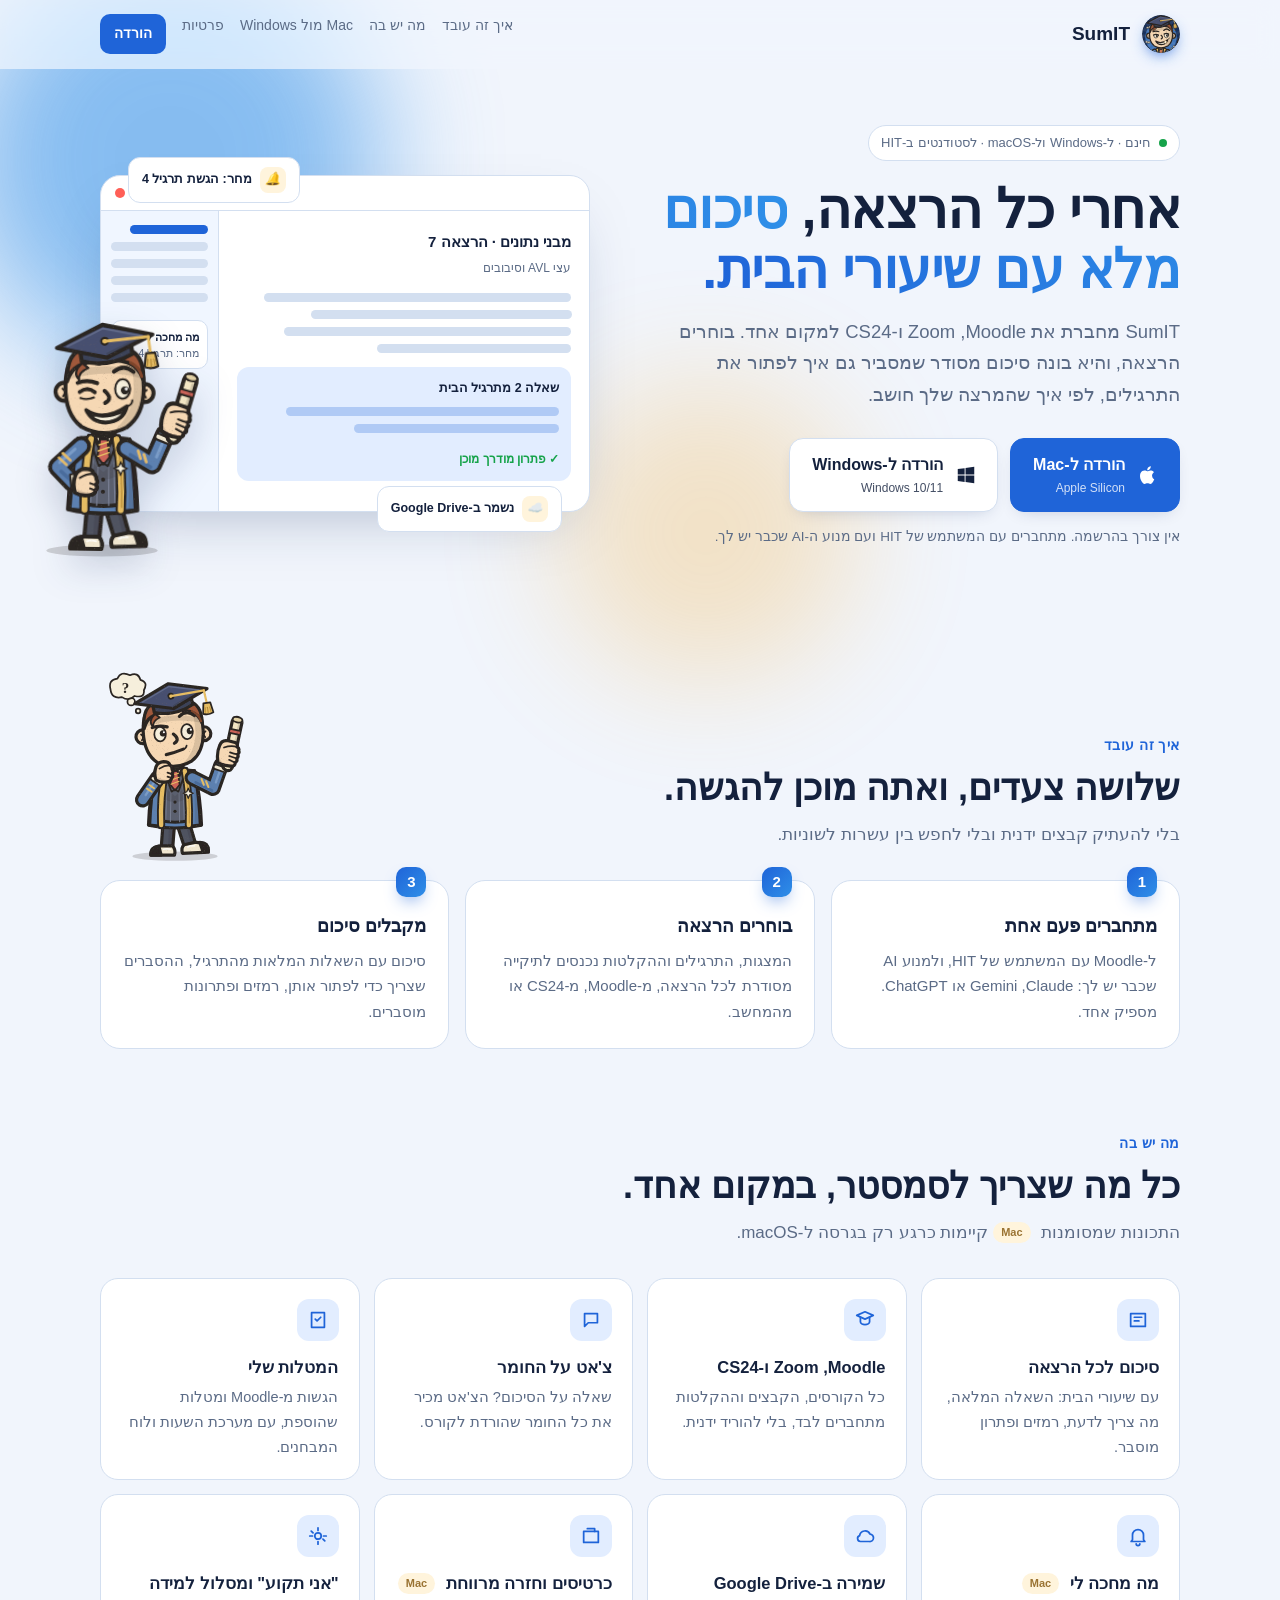
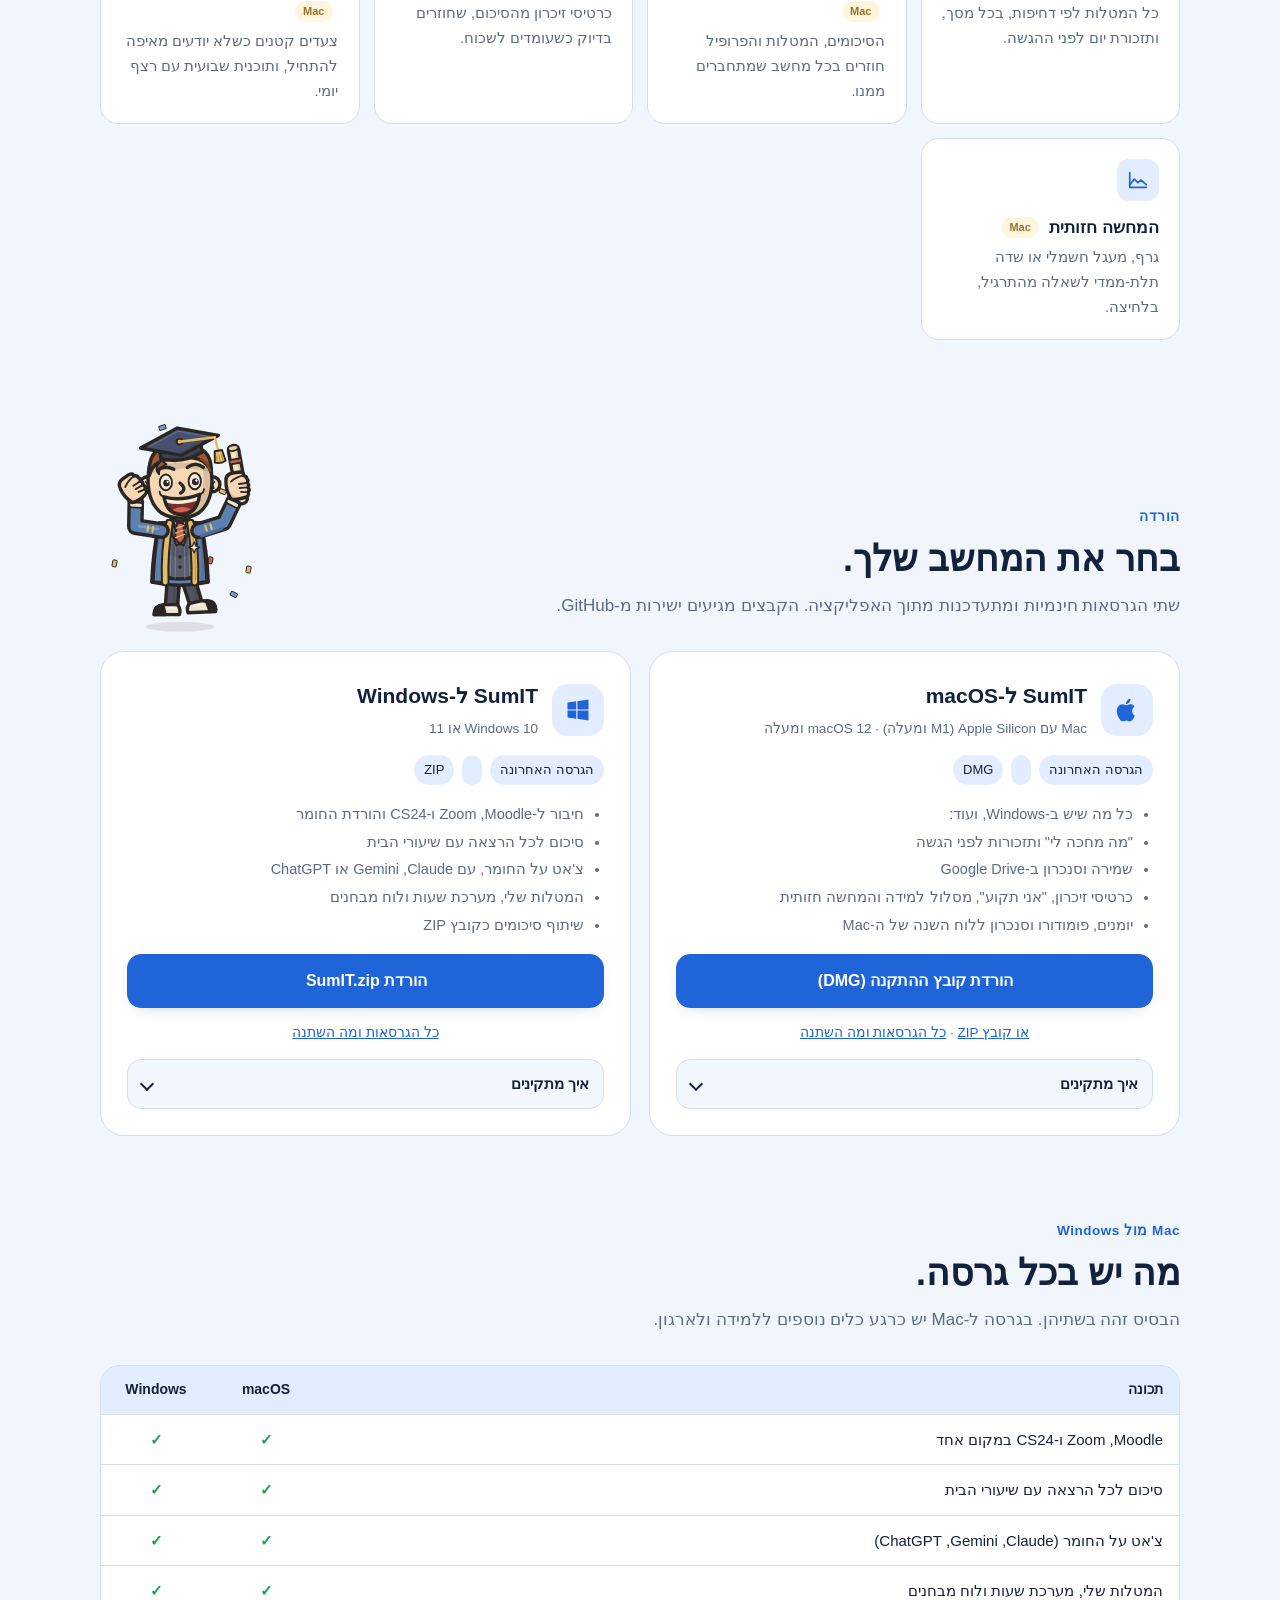
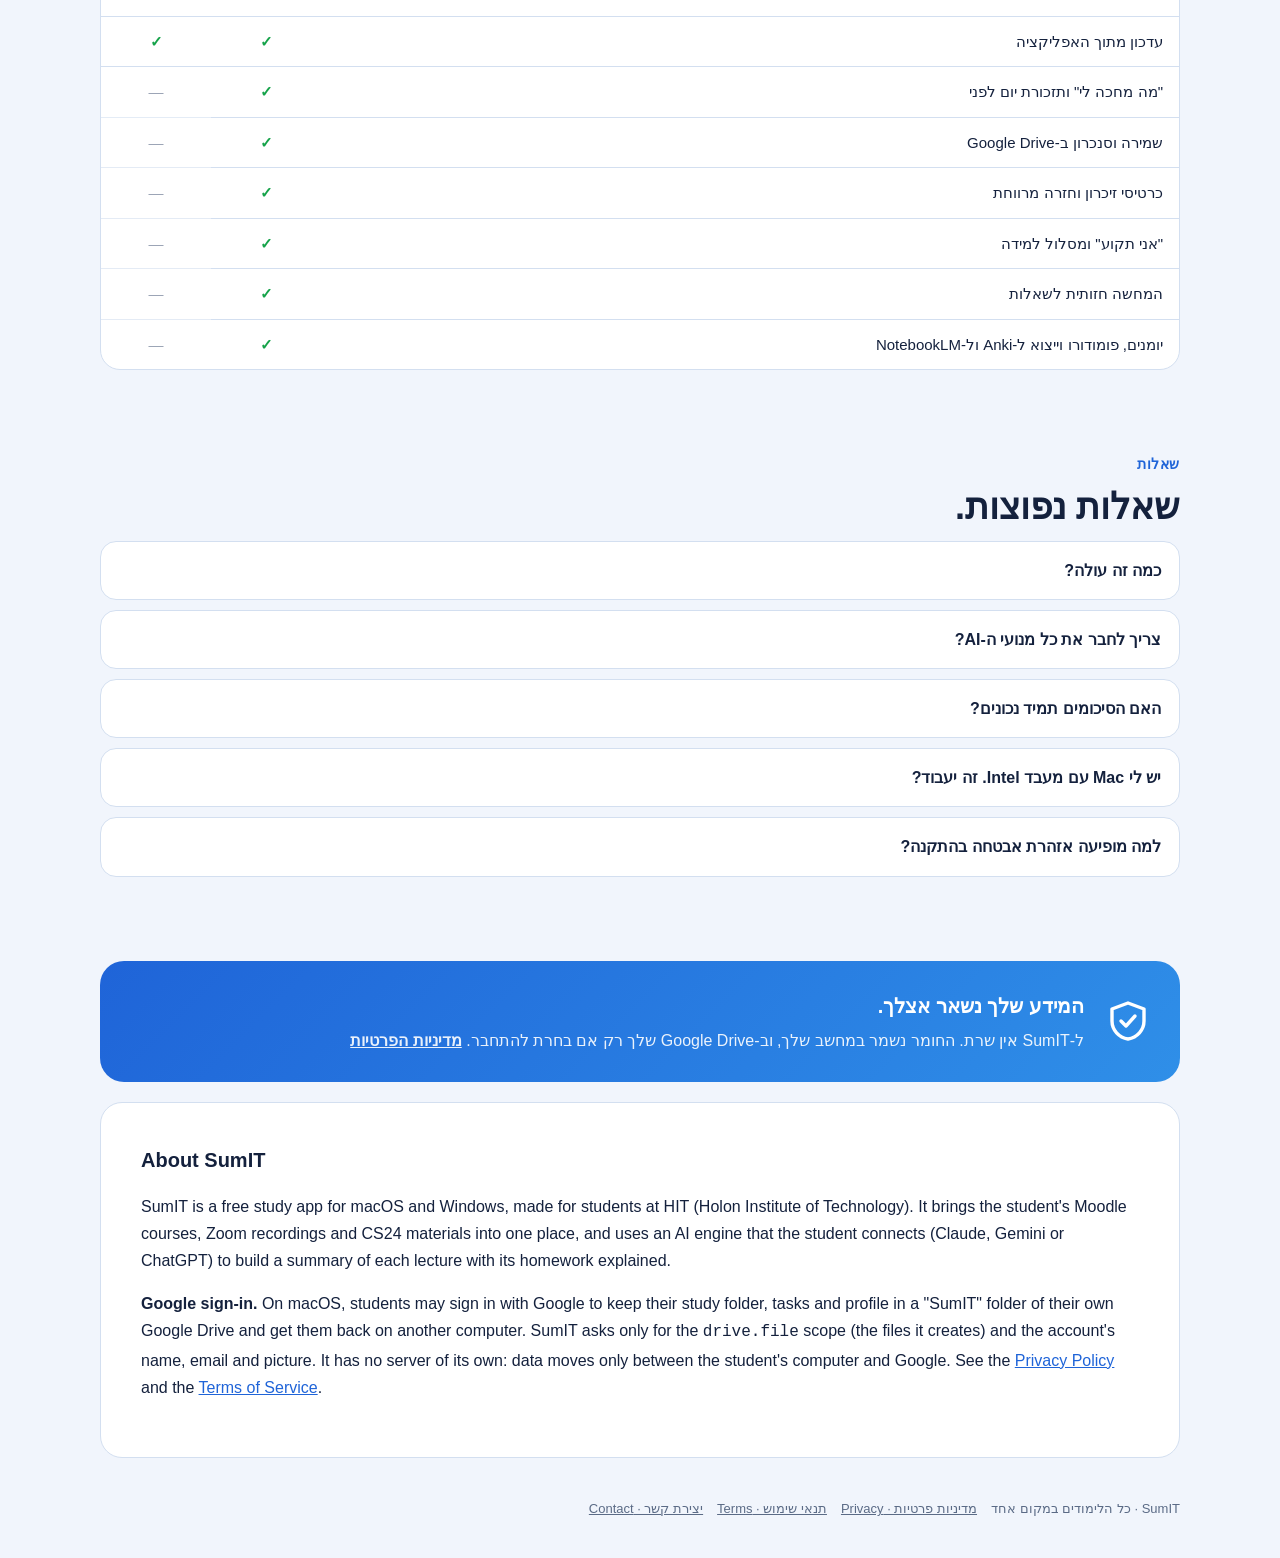
==== commit 0fa6e06d: "Sumi on the site: header logo and favicon, waving next to the app, thinking in how-it-works, cheerin" ====
--- a/index.html
+++ b/index.html
@@ -7,7 +7,8 @@
 <meta name="google-site-verification" content="34Uqi-BGIYuT6Eo6AaODWrDzTInWrtraLQZCwFf8PG4" />
 <title>SumIT · כל הלימודים במקום אחד</title>
 <meta name="description" content="SumIT היא אפליקציה לסטודנטים ב-HIT ל-Windows ול-macOS: מחברת את Moodle, Zoom ו-CS24, ובונה לכל הרצאה סיכום עם שיעורי הבית.">
-<link rel="icon" href="logo.svg" type="image/svg+xml">
+<link rel="icon" href="sumi/avatar.svg" type="image/svg+xml">
+<link rel="apple-touch-icon" href="sumi/icon-256.png">
 <link rel="stylesheet" href="site.css">
 <noscript><style>.reveal{opacity:1!important;transform:none!important}</style></noscript>
 <style>
@@ -54,7 +55,7 @@
   .mock-body { display: grid; grid-template-columns: 1fr 118px; min-height: 300px; }
   .mock-side { border-inline-start: 1px solid var(--line); padding: 14px 10px; display: flex; flex-direction: column; gap: 8px; background: color-mix(in srgb, var(--accent-soft) 50%, transparent); }
   .mock-side span { height: 9px; border-radius: 5px; background: var(--line); } .mock-side span.on { background: var(--accent); width: 80%; }
-  .mock-side .tk { margin-top: auto; padding: 8px; border-radius: 10px; background: var(--card); border: 1px solid var(--line); font-size: 10.5px; line-height: 1.35; color: var(--muted); }
+  .mock-side .tk { margin-top: 10px; padding: 8px; border-radius: 10px; background: var(--card); border: 1px solid var(--line); font-size: 10.5px; line-height: 1.35; color: var(--muted); }
   .mock-side .tk b { display: flex; align-items: center; justify-content: space-between; color: var(--text); font-size: 11px; }
   .mock-side .tk b em { font-style: normal; min-width: 17px; height: 17px; border-radius: 9px; background: var(--gold); color: #3a2400; display: grid; place-items: center; font-size: 10px; }
   .mock-main { padding: 18px; }
@@ -70,6 +71,11 @@
   .chip-float.c2 { bottom: -20px; right: 28px; animation: float 8s .4s ease-in-out infinite; }
   .chip-float i { width: 26px; height: 26px; border-radius: 8px; display: grid; place-items: center; background: var(--gold-soft); }
   .mock-wrap { position: relative; }
+  /* Sumi, the mascot */
+  .sumi-hero { position: absolute; left: -96px; bottom: -46px; width: 196px; z-index: 2; filter: drop-shadow(0 14px 18px rgba(16, 40, 90, .22)); pointer-events: none; }
+  .head-row { display: grid; grid-template-columns: 1fr auto; gap: 24px; align-items: end; }
+  .head-row .sumi { width: 150px; margin-bottom: 18px; }
+  .head-row .sumi.cheer { width: 160px; }
 
   /* sections */
   section.band { padding: 64px 0 20px; scroll-margin-top: 70px; }
@@ -140,6 +146,8 @@
     .hero2 { grid-template-columns: 1fr; gap: 36px; padding-top: 32px; }
     .steps, .platforms { grid-template-columns: 1fr; }
     .steps { gap: 24px; }
+    .sumi-hero { left: -14px; bottom: -40px; width: 150px; }
+    .head-row .sumi { width: 116px; }
     .top nav a:not(.cta) { display: none; }
   }
   @media (max-width: 520px) {
@@ -147,13 +155,17 @@
     .cmp th, .cmp td { padding: 10px; } .cmp td:not(:first-child), .cmp th:not(:first-child) { width: 64px; }
     .dl { width: 100%; justify-content: center; }
     .privacy-band { flex-direction: column; text-align: center; }
+    .sumi-hero { width: 104px; left: -4px; bottom: -96px; }
+    .mock-wrap { margin-bottom: 70px; }
+    .chip-float.c2 { right: 12px; }
+    .head-row { grid-template-columns: 1fr; } .head-row .sumi { display: none; }
   }
 </style>
 </head>
 <body>
 <div class="topbar" id="top"><div class="wrap wide">
   <header class="top">
-    <img class="mark-img" src="logo.svg" alt="" width="38" height="38"><b>SumIT</b>
+    <img class="mark-img" src="sumi/avatar.svg" alt="" width="38" height="38"><b>SumIT</b>
     <nav><a href="#how">איך זה עובד</a><a href="#features">מה יש בה</a><a href="#compare">Mac מול Windows</a><a href="privacy.html">פרטיות</a><a class="cta" href="#download">הורדה</a></nav>
   </header>
 </div></div>
@@ -198,14 +210,17 @@
       </div>
       <div class="chip-float c1"><i>🔔</i>מחר: הגשת תרגיל 4</div>
       <div class="chip-float c2"><i>☁️</i>נשמר ב-Google Drive</div>
+      <img class="sumi-hero" src="sumi/sumi-hello.svg" alt="" width="196" height="256">
     </div>
   </section>
 
   <!-- how -->
   <section class="band" id="how">
+    <div class="head-row"><div>
     <p class="eyebrow reveal">איך זה עובד</p>
     <h2 class="big reveal">שלושה צעדים, ואתה מוכן להגשה.</h2>
     <p class="sub reveal">בלי להעתיק קבצים ידנית ובלי לחפש בין עשרות לשוניות.</p>
+    </div><img class="sumi reveal" src="sumi/sumi-think.svg" alt="" width="150" height="196"></div>
     <div class="steps">
       <div class="step reveal"><h3>מתחברים פעם אחת</h3><p>ל-Moodle עם המשתמש של HIT, ולמנוע AI שכבר יש לך: Claude, ‏Gemini או ChatGPT. מספיק אחד.</p></div>
       <div class="step reveal"><h3>בוחרים הרצאה</h3><p>המצגות, התרגילים וההקלטות נכנסים לתיקייה מסודרת לכל הרצאה, מ-Moodle, מ-CS24 או מהמחשב.</p></div>
@@ -233,9 +248,11 @@
 
   <!-- downloads -->
   <section class="band" id="download">
+    <div class="head-row"><div>
     <p class="eyebrow reveal">הורדה</p>
     <h2 class="big reveal">בחר את המחשב שלך.</h2>
     <p class="sub reveal">שתי הגרסאות חינמיות ומתעדכנות מתוך האפליקציה. הקבצים מגיעים ישירות מ-GitHub.</p>
+    </div><img class="sumi cheer reveal" src="sumi/sumi-celebrate.svg" alt="" width="160" height="209"></div>
     <div class="platforms">
       <div class="plat reveal" data-plat="mac">
         <span class="mine-tag">המחשב שלך</span>
--- a/site.css
+++ b/site.css
@@ -42,4 +42,4 @@
 .en-sep { margin: 40px 0 0; padding-top: 26px; border-top: 1px solid var(--line); }
 footer { color: var(--muted); font-size: 13px; padding: 10px 0 40px; display: flex; gap: 14px; flex-wrap: wrap; }
 footer a { color: var(--muted); }
-.mark-img { width: 38px; height: 38px; border-radius: 11px; display: block; box-shadow: 0 6px 16px -6px #1f64d8; }
+.mark-img { width: 38px; height: 38px; border-radius: 50%; display: block; box-shadow: 0 6px 16px -6px #1f64d8; }
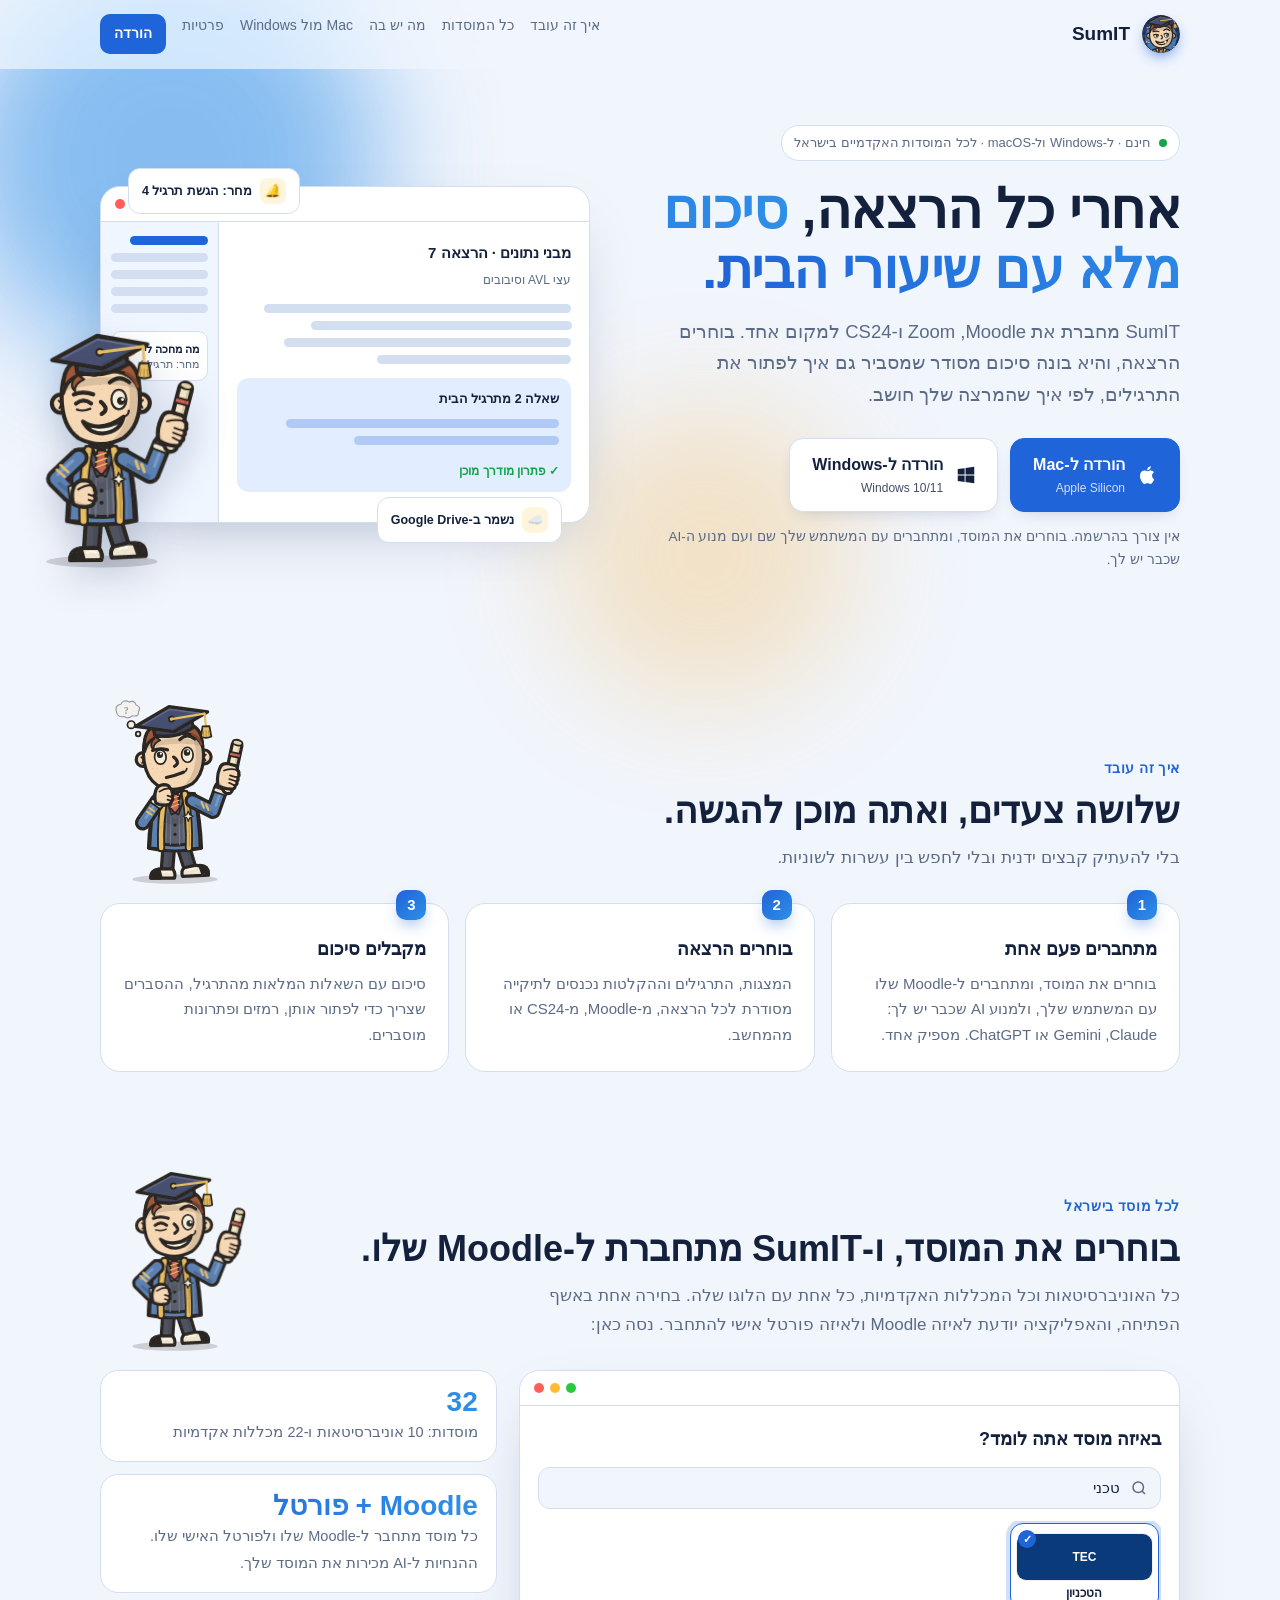
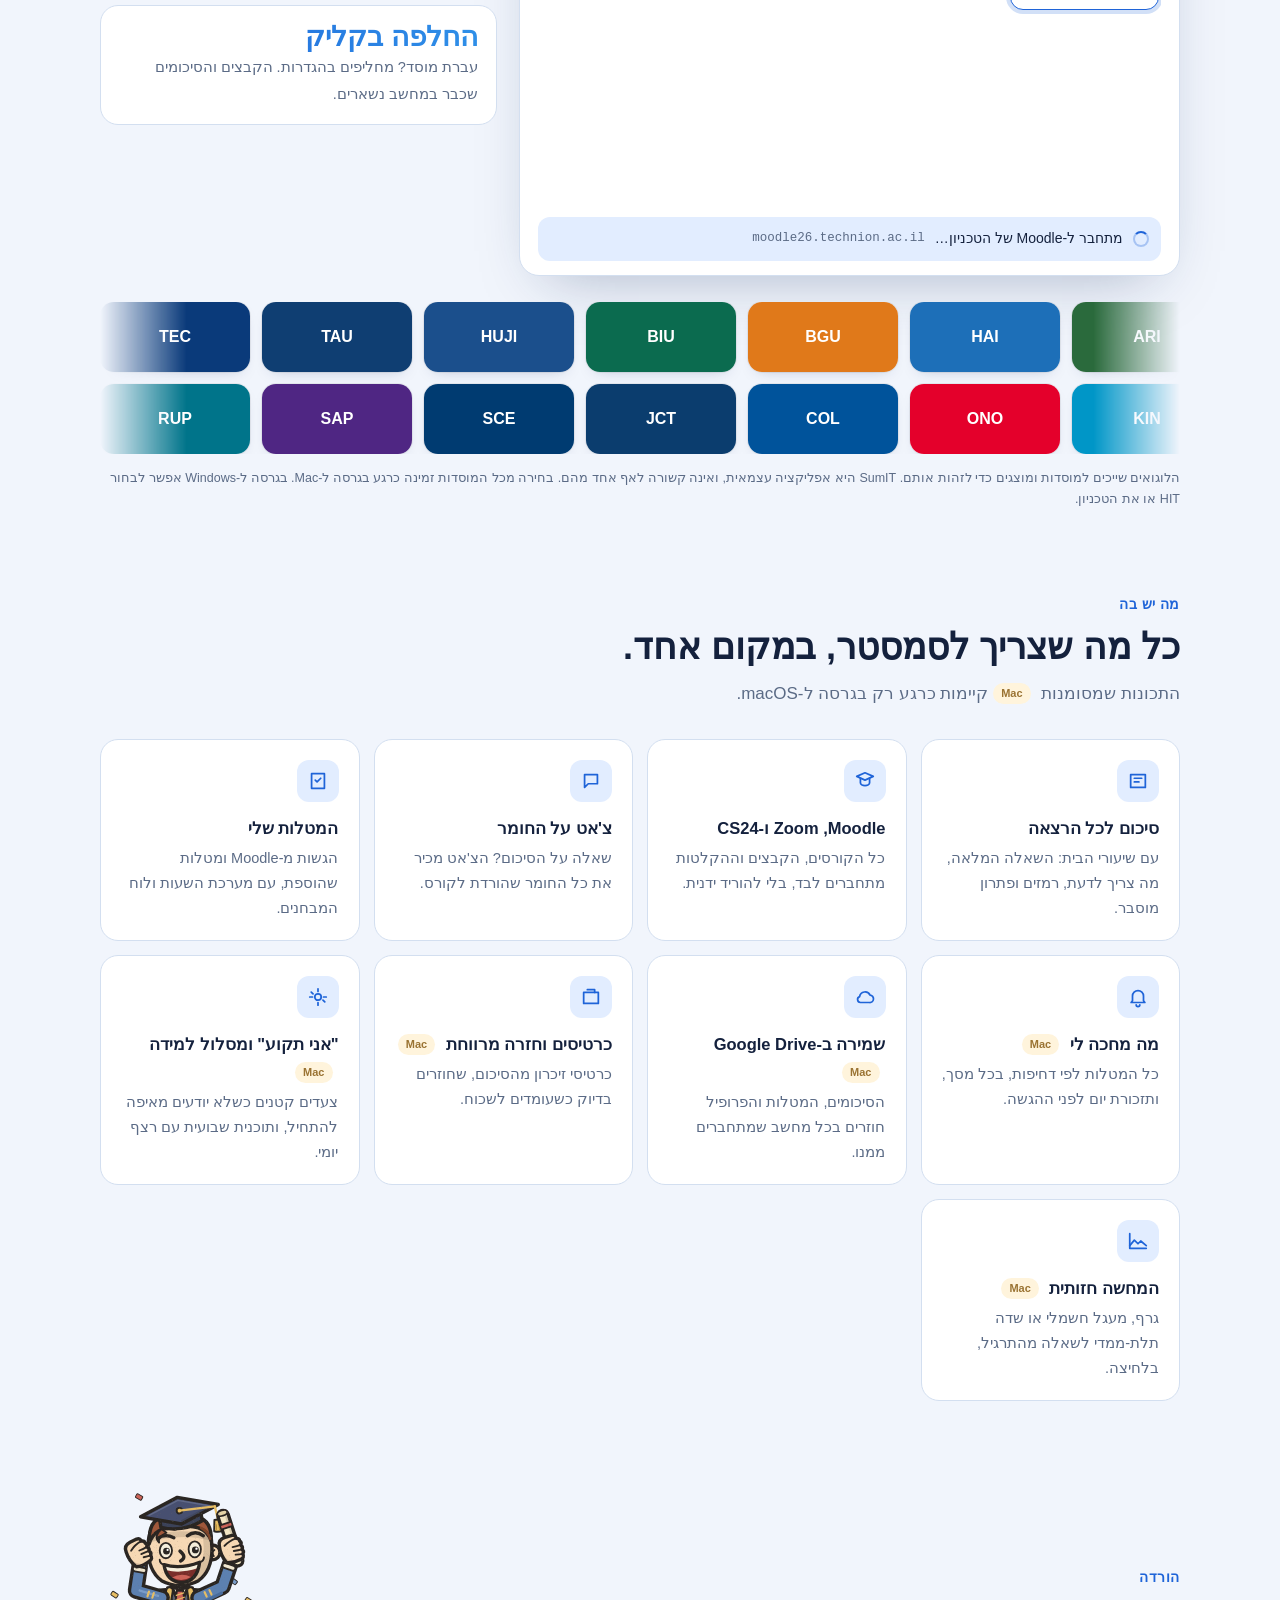
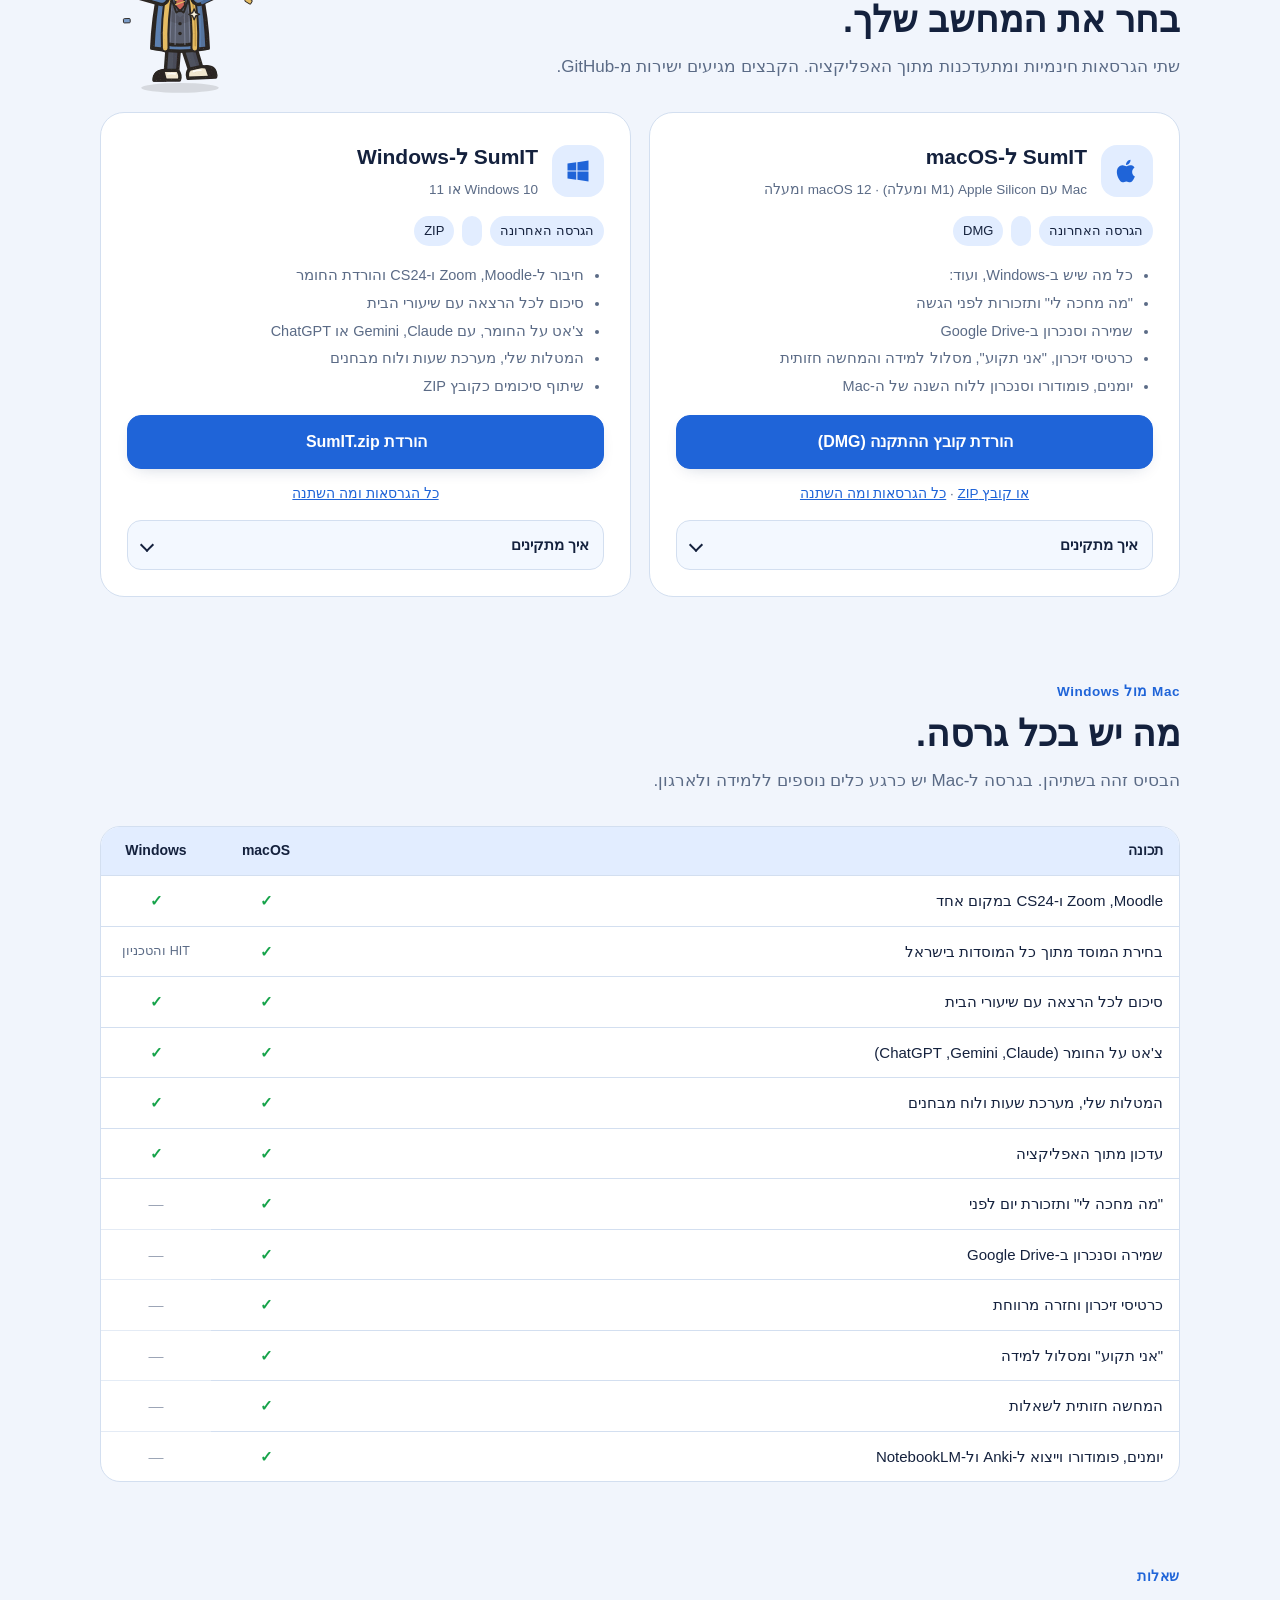
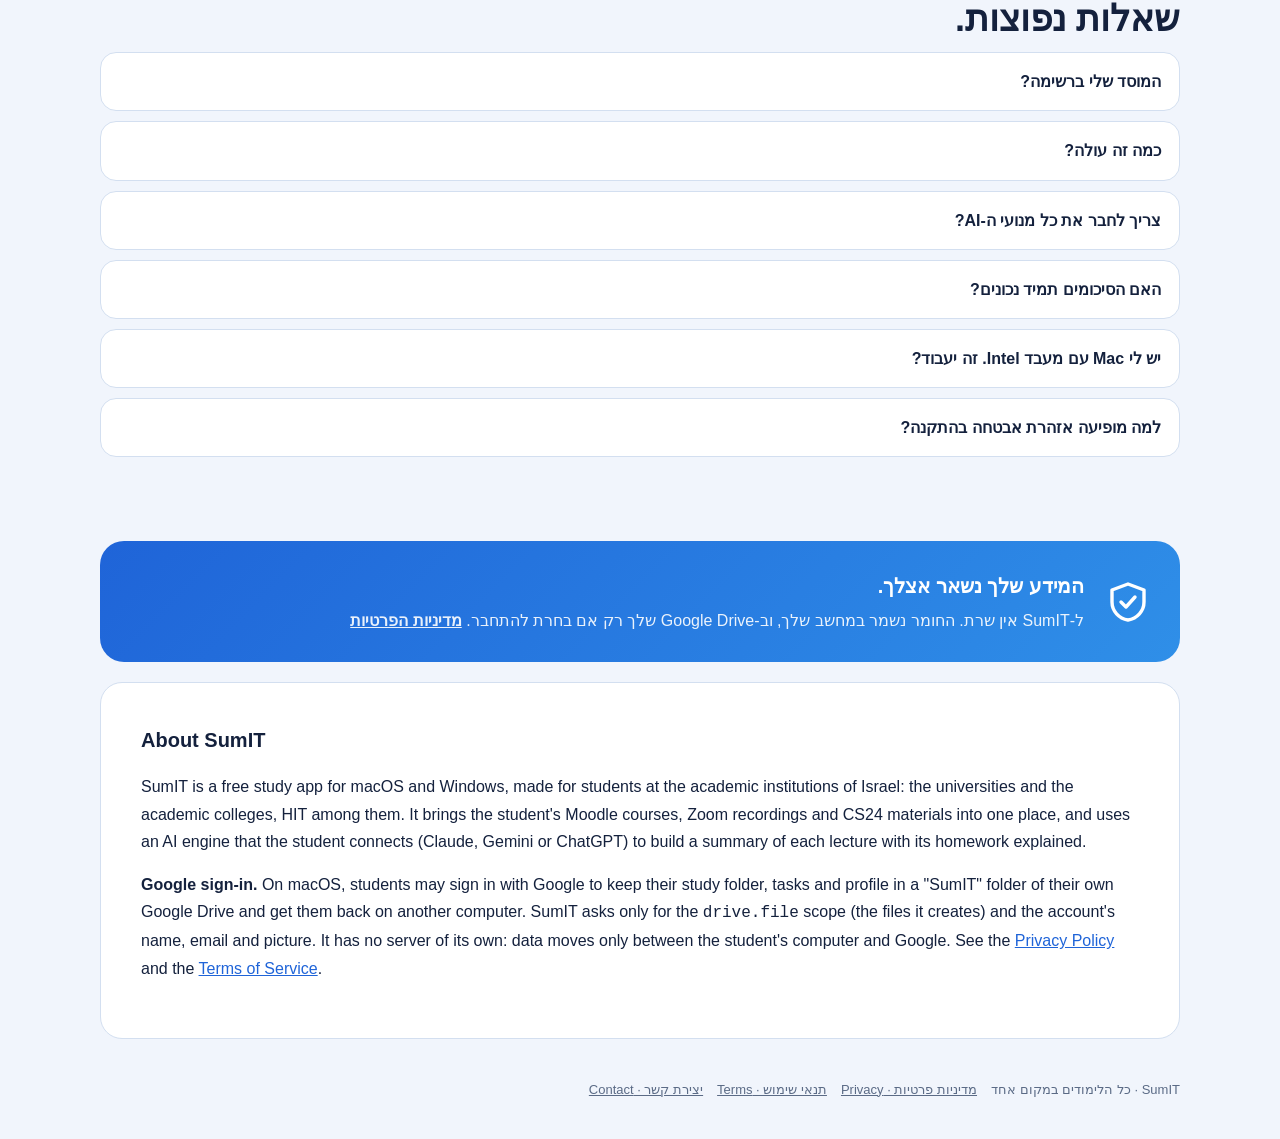
==== commit b2a4c1fe: "Every institution in Israel: a working picker with the real logos, a wall of logos, and the texts no" ====
--- a/index.html
+++ b/index.html
@@ -6,7 +6,7 @@
 <meta name="robots" content="noindex, nofollow">
 <meta name="google-site-verification" content="34Uqi-BGIYuT6Eo6AaODWrDzTInWrtraLQZCwFf8PG4" />
 <title>SumIT · כל הלימודים במקום אחד</title>
-<meta name="description" content="SumIT היא אפליקציה לסטודנטים ב-HIT ל-Windows ול-macOS: מחברת את Moodle, Zoom ו-CS24, ובונה לכל הרצאה סיכום עם שיעורי הבית.">
+<meta name="description" content="SumIT היא אפליקציה לסטודנטים בכל המוסדות האקדמיים בישראל, ל-Windows ול-macOS: מחברת את Moodle, Zoom ו-CS24, ובונה לכל הרצאה סיכום עם שיעורי הבית.">
 <link rel="icon" href="sumi/avatar.svg" type="image/svg+xml">
 <link rel="apple-touch-icon" href="sumi/icon-256.png">
 <link rel="stylesheet" href="site.css">
@@ -126,6 +126,47 @@
   .yes { color: var(--ok); font-weight: 800; } .no { color: var(--muted); opacity: .6; }
   .cmp tbody tr { transition: background .2s; } .cmp tbody tr:hover { background: color-mix(in srgb, var(--accent-soft) 45%, transparent); }
 
+  /* every institution: the picker demo and the wall of logos */
+  .inst-demo { display: grid; grid-template-columns: 1.25fr .75fr; gap: 22px; align-items: stretch; }
+  .idw { border-radius: 20px; background: var(--card); border: 1px solid var(--line); box-shadow: var(--shadow); overflow: hidden; }
+  .idw-body { padding: 18px 18px 14px; }
+  .idw-body h4 { margin: 0 0 12px; font-size: 18px; }
+  .idw-search { display: flex; align-items: center; gap: 8px; padding: 0 12px; height: 42px; border-radius: 12px; border: 1.5px solid var(--line); background: var(--bg); transition: border-color .2s, box-shadow .2s; }
+  .idw-search:focus-within { border-color: var(--accent-2); box-shadow: 0 0 0 4px color-mix(in srgb, var(--accent-2) 18%, transparent); }
+  .idw-search svg { width: 18px; height: 18px; fill: none; stroke: var(--muted); stroke-width: 2; flex: none; }
+  .idw-search input { flex: 1; border: 0; outline: 0; background: transparent; color: var(--text); font: inherit; font-size: 15px; min-width: 0; }
+  .idw-grid { display: grid; grid-template-columns: repeat(auto-fill, minmax(118px, 1fr)); gap: 8px; margin-top: 12px; height: 284px; overflow-y: auto; align-content: start; padding: 2px; }
+  .ic { position: relative; display: flex; flex-direction: column; align-items: center; gap: 6px; padding: 10px 6px 9px; border-radius: 13px; border: 1.5px solid var(--line); background: var(--card);
+    cursor: pointer; font: inherit; color: var(--text); transition: border-color .2s, transform .2s, box-shadow .2s; animation: pop .35s cubic-bezier(.2, .8, .2, 1) both; }
+  @keyframes pop { from { opacity: 0; transform: scale(.94); } }
+  .ic:hover { border-color: var(--accent-2); transform: translateY(-2px); }
+  .ic.on { border-color: var(--accent); box-shadow: 0 0 0 4px color-mix(in srgb, var(--accent) 20%, transparent); }
+  .ic.on::after { content: "✓"; position: absolute; top: 6px; left: 7px; width: 18px; height: 18px; border-radius: 50%; background: var(--accent); color: #fff; font-size: 11px; font-weight: 800; display: grid; place-items: center; }
+  .ic .lg { width: 100%; height: 46px; border-radius: 9px; background: #fff; display: grid; place-items: center; box-shadow: 0 0 0 1px rgba(0, 0, 0, .06); }
+  .ic .lg img { max-width: 86%; max-height: 36px; width: auto; height: auto; object-fit: contain; display: block; }
+  .ic .lg .bd { width: 100%; height: 100%; border-radius: 9px; display: grid; place-items: center; color: #fff; font-weight: 800; font-size: 12px; }
+  .ic .nm { font-size: 11.5px; font-weight: 600; line-height: 1.25; text-align: center; }
+  .idw-status { margin-top: 12px; min-height: 44px; display: flex; align-items: center; gap: 10px; padding: 10px 12px; border-radius: 12px; background: var(--accent-soft); font-size: 14px; opacity: 0; transition: opacity .3s; }
+  .idw-status.show { opacity: 1; }
+  .idw-status .sp { width: 16px; height: 16px; border-radius: 50%; border: 2.5px solid color-mix(in srgb, var(--accent) 30%, transparent); border-top-color: var(--accent); animation: spin .8s linear infinite; flex: none; }
+  @keyframes spin { to { transform: rotate(360deg); } }
+  .idw-status .ok { color: var(--ok); font-weight: 800; }
+  .idw-status code { direction: ltr; unicode-bidi: isolate; font-size: 12.5px; color: var(--muted); }
+  .inst-facts { display: flex; flex-direction: column; gap: 12px; }
+  .fact { background: var(--card); border: 1px solid var(--line); border-radius: 18px; padding: 16px 18px; }
+  .fact b { display: block; font-size: 28px; line-height: 1.1; background: linear-gradient(90deg, var(--accent), var(--accent-2)); -webkit-background-clip: text; background-clip: text; color: transparent; }
+  .fact span { color: var(--muted); font-size: 14.5px; }
+  .logo-wall { direction: ltr; margin-top: 26px; display: flex; flex-direction: column; gap: 12px; overflow: hidden; -webkit-mask-image: linear-gradient(90deg, transparent, #000 8%, #000 92%, transparent); mask-image: linear-gradient(90deg, transparent, #000 8%, #000 92%, transparent); }
+  .lw-row { display: flex; width: max-content; gap: 12px; direction: ltr; animation: marquee 60s linear infinite; }
+  .lw-row.r2 { animation-direction: reverse; animation-duration: 70s; }
+  .logo-wall:hover .lw-row { animation-play-state: paused; }
+  @keyframes marquee { to { transform: translateX(-50%); } }
+  .lw { width: 150px; height: 70px; flex: none; border-radius: 14px; background: #fff; display: grid; place-items: center; box-shadow: 0 0 0 1px rgba(0, 0, 0, .06), 0 6px 16px -10px rgba(16, 40, 90, .35); }
+  .lw img { max-width: 80%; max-height: 50px; width: auto; height: auto; object-fit: contain; display: block; }
+  .lw .bd { font-weight: 800; color: #fff; width: 100%; height: 100%; border-radius: 14px; display: grid; place-items: center; }
+  .fine { color: var(--muted); font-size: 12.5px; margin: 14px 0 0; }
+  .part { color: var(--muted); font-size: 12.5px; }
+
   /* faq + privacy */
   .faq { display: grid; gap: 10px; }
   .faq details { background: var(--card); border: 1px solid var(--line); border-radius: 16px; padding: 0 18px; }
@@ -140,11 +181,12 @@
   /* scroll reveal */
   .reveal { opacity: 0; transform: translateY(18px); transition: opacity .7s cubic-bezier(.2, .8, .2, 1), transform .7s cubic-bezier(.2, .8, .2, 1); }
   .reveal.in { opacity: 1; transform: none; }
-  @media (prefers-reduced-motion: reduce) { *, *::before, *::after { animation: none !important; transition: none !important; } .reveal { opacity: 1; transform: none; } .q .ok { opacity: 1; } }
+  @media (prefers-reduced-motion: reduce) { .lw-row { flex-wrap: wrap; width: auto; } *, *::before, *::after { animation: none !important; transition: none !important; } .reveal { opacity: 1; transform: none; } .q .ok { opacity: 1; } }
 
   @media (max-width: 900px) {
     .hero2 { grid-template-columns: 1fr; gap: 36px; padding-top: 32px; }
-    .steps, .platforms { grid-template-columns: 1fr; }
+    .steps, .platforms, .inst-demo { grid-template-columns: 1fr; }
+    .inst-facts { flex-direction: row; flex-wrap: wrap; } .fact { flex: 1 1 140px; }
     .steps { gap: 24px; }
     .sumi-hero { left: -14px; bottom: -40px; width: 150px; }
     .head-row .sumi { width: 116px; }
@@ -166,7 +208,7 @@
 <div class="topbar" id="top"><div class="wrap wide">
   <header class="top">
     <img class="mark-img" src="sumi/avatar.svg" alt="" width="38" height="38"><b>SumIT</b>
-    <nav><a href="#how">איך זה עובד</a><a href="#features">מה יש בה</a><a href="#compare">Mac מול Windows</a><a href="privacy.html">פרטיות</a><a class="cta" href="#download">הורדה</a></nav>
+    <nav><a href="#how">איך זה עובד</a><a href="#institutions">כל המוסדות</a><a href="#features">מה יש בה</a><a href="#compare">Mac מול Windows</a><a href="privacy.html">פרטיות</a><a class="cta" href="#download">הורדה</a></nav>
   </header>
 </div></div>
 <main class="wrap wide">
@@ -175,7 +217,7 @@
   <section class="hero2">
     <span class="blob a" aria-hidden="true"></span><span class="blob b" aria-hidden="true"></span>
     <div>
-      <span class="pill reveal"><i aria-hidden="true"></i>חינם · ל-Windows ול-macOS · לסטודנטים ב-HIT</span>
+      <span class="pill reveal"><i aria-hidden="true"></i>חינם · ל-Windows ול-macOS · לכל המוסדות האקדמיים בישראל</span>
       <h1 class="reveal">אחרי כל הרצאה, <em>סיכום מלא עם שיעורי הבית.</em></h1>
       <p class="lead reveal">SumIT מחברת את Moodle, ‏Zoom ו-CS24 למקום אחד. בוחרים הרצאה, והיא בונה סיכום מסודר שמסביר גם איך לפתור את התרגילים, לפי איך שהמרצה שלך חושב.</p>
       <div class="dl-btns reveal">
@@ -186,7 +228,7 @@
           <svg viewBox="0 0 24 24" fill="currentColor" aria-hidden="true"><path d="M3 5.5l7.5-1v7H3zm0 13l7.5 1v-7H3zm8.5 1.1L21 21v-8.5h-9.5zm0-15.2V11.5H21V3z"/></svg>
           <span>הורדה ל-Windows<small data-ver="win">Windows 10/11</small></span></a>
       </div>
-      <p class="hero-note reveal">אין צורך בהרשמה. מתחברים עם המשתמש של HIT ועם מנוע ה-AI שכבר יש לך.</p>
+      <p class="hero-note reveal">אין צורך בהרשמה. בוחרים את המוסד, ומתחברים עם המשתמש שלך שם ועם מנוע ה-AI שכבר יש לך.</p>
     </div>
     <div class="mock-wrap reveal" aria-hidden="true">
       <div class="mock">
@@ -222,10 +264,38 @@
     <p class="sub reveal">בלי להעתיק קבצים ידנית ובלי לחפש בין עשרות לשוניות.</p>
     </div><img class="sumi reveal" src="sumi/sumi-think.svg" alt="" width="150" height="196"></div>
     <div class="steps">
-      <div class="step reveal"><h3>מתחברים פעם אחת</h3><p>ל-Moodle עם המשתמש של HIT, ולמנוע AI שכבר יש לך: Claude, ‏Gemini או ChatGPT. מספיק אחד.</p></div>
+      <div class="step reveal"><h3>מתחברים פעם אחת</h3><p>בוחרים את המוסד, ומתחברים ל-Moodle שלו עם המשתמש שלך, ולמנוע AI שכבר יש לך: Claude, ‏Gemini או ChatGPT. מספיק אחד.</p></div>
       <div class="step reveal"><h3>בוחרים הרצאה</h3><p>המצגות, התרגילים וההקלטות נכנסים לתיקייה מסודרת לכל הרצאה, מ-Moodle, מ-CS24 או מהמחשב.</p></div>
       <div class="step reveal"><h3>מקבלים סיכום</h3><p>סיכום עם השאלות המלאות מהתרגיל, ההסברים שצריך כדי לפתור אותן, רמזים ופתרונות מוסברים.</p></div>
     </div>
+  </section>
+
+  <!-- every institution -->
+  <section class="band" id="institutions">
+    <div class="head-row"><div>
+    <p class="eyebrow reveal">לכל מוסד בישראל</p>
+    <h2 class="big reveal">בוחרים את המוסד, ו-SumIT מתחברת ל-Moodle שלו.</h2>
+    <p class="sub reveal">כל האוניברסיטאות וכל המכללות האקדמיות, כל אחת עם הלוגו שלה. בחירה אחת באשף הפתיחה, והאפליקציה יודעת לאיזה Moodle ולאיזה פורטל אישי להתחבר. נסה כאן:</p>
+    </div><img class="sumi reveal" src="sumi/sumi-hello.svg" alt="" width="150" height="196"></div>
+    <div class="inst-demo reveal">
+      <div class="idw">
+        <div class="mock-bar" aria-hidden="true"><i></i><i></i><i></i></div>
+        <div class="idw-body">
+          <h4>באיזה מוסד אתה לומד?</h4>
+          <label class="idw-search"><svg viewBox="0 0 24 24" aria-hidden="true"><circle cx="11" cy="11" r="7"/><path d="m20 20-4-4"/></svg>
+            <input id="instQ" type="search" placeholder="חפש את המוסד שלך… (טכניון, TAU, אפקה)" aria-label="חיפוש מוסד" autocomplete="off"></label>
+          <div class="idw-grid" id="instGrid" role="listbox" aria-label="המוסדות"></div>
+          <div class="idw-status" id="instStatus" aria-live="polite"></div>
+        </div>
+      </div>
+      <div class="inst-facts">
+        <div class="fact"><b id="instCount">32</b><span>מוסדות: <span id="uniCount">10</span> אוניברסיטאות ו-<span id="colCount">22</span> מכללות אקדמיות</span></div>
+        <div class="fact"><b>Moodle + פורטל</b><span>כל מוסד מתחבר ל-Moodle שלו ולפורטל האישי שלו. ההנחיות ל-AI מכירות את המוסד שלך.</span></div>
+        <div class="fact"><b>החלפה בקליק</b><span>עברת מוסד? מחליפים בהגדרות. הקבצים והסיכומים שכבר במחשב נשארים.</span></div>
+      </div>
+    </div>
+    <div class="logo-wall reveal" id="logoWall" aria-label="המוסדות שב-SumIT"></div>
+    <p class="fine reveal">הלוגואים שייכים למוסדות ומוצגים כדי לזהות אותם. SumIT היא אפליקציה עצמאית, ואינה קשורה לאף אחד מהם. בחירה מכל המוסדות זמינה כרגע בגרסה ל-Mac. בגרסה ל-Windows אפשר לבחור HIT או את הטכניון.</p>
   </section>
 
   <!-- features -->
@@ -307,6 +377,7 @@
       <thead><tr><th>תכונה</th><th>macOS</th><th>Windows</th></tr></thead>
       <tbody>
         <tr><td>Moodle, ‏Zoom ו-CS24 במקום אחד</td><td class="yes">✓</td><td class="yes">✓</td></tr>
+        <tr><td>בחירת המוסד מתוך כל המוסדות בישראל</td><td class="yes">✓</td><td class="part">HIT והטכניון</td></tr>
         <tr><td>סיכום לכל הרצאה עם שיעורי הבית</td><td class="yes">✓</td><td class="yes">✓</td></tr>
         <tr><td>צ'אט על החומר (Claude, ‏Gemini, ‏ChatGPT)</td><td class="yes">✓</td><td class="yes">✓</td></tr>
         <tr><td>המטלות שלי, מערכת שעות ולוח מבחנים</td><td class="yes">✓</td><td class="yes">✓</td></tr>
@@ -326,6 +397,7 @@
     <p class="eyebrow reveal">שאלות</p>
     <h2 class="big reveal">שאלות נפוצות.</h2>
     <div class="faq">
+      <details class="reveal"><summary>המוסד שלי ברשימה?</summary><p>כמעט בטוח. ברשימה כל האוניברסיטאות וכל המכללות האקדמיות בישראל, 32 מוסדות. מוסד שעוד לא בדקנו בו כניסה אמיתית מסומן "ניסיוני", וכדאי לספר לנו <a href="https://github.com/ItayOssi/SumIT/issues">ב-GitHub</a> אם הוא עובד. יש מוסדות שפותחים Moodle חדש בכל שנה. במקרה כזה מתקנים את הכתובת בהגדרות, בכרטיס "המוסד".</p></details>
       <details class="reveal"><summary>כמה זה עולה?</summary><p>SumIT חינמית. את מנוע ה-AI מחברים עם חשבון שכבר יש לך (Claude, ‏Gemini או ChatGPT), ולכן העלות, אם יש, היא של החשבון שלך שם.</p></details>
       <details class="reveal"><summary>צריך לחבר את כל מנועי ה-AI?</summary><p>לא. מספיק אחד. אם מחברים כמה, הם עוזרים ובודקים אחד את השני.</p></details>
       <details class="reveal"><summary>האם הסיכומים תמיד נכונים?</summary><p>הסיכומים נבנים על ידי AI, ויכולות להיות בהם טעויות. תבדוק אותם מול החומר של הקורס ומול המרצה.</p></details>
@@ -341,14 +413,101 @@
 
   <div class="doc en reveal" lang="en" id="about">
     <h2 style="margin-top:0">About SumIT</h2>
-    <p>SumIT is a free study app for macOS and Windows, made for students at HIT (Holon Institute of Technology). It brings the student's Moodle courses, Zoom recordings and CS24 materials into one place, and uses an AI engine that the student connects (Claude, Gemini or ChatGPT) to build a summary of each lecture with its homework explained.</p>
+    <p>SumIT is a free study app for macOS and Windows, made for students at the academic institutions of Israel: the universities and the academic colleges, HIT among them. It brings the student's Moodle courses, Zoom recordings and CS24 materials into one place, and uses an AI engine that the student connects (Claude, Gemini or ChatGPT) to build a summary of each lecture with its homework explained.</p>
     <p><b>Google sign-in.</b> On macOS, students may sign in with Google to keep their study folder, tasks and profile in a "SumIT" folder of their own Google Drive and get them back on another computer. SumIT asks only for the <code>drive.file</code> scope (the files it creates) and the account's name, email and picture. It has no server of its own: data moves only between the student's computer and Google. See the <a href="privacy.html#en">Privacy Policy</a> and the <a href="terms.html#en">Terms of Service</a>.</p>
   </div>
 
   <footer><span>SumIT · כל הלימודים במקום אחד</span><a href="privacy.html">מדיניות פרטיות · Privacy</a><a href="terms.html">תנאי שימוש · Terms</a><a href="https://github.com/ItayOssi/SumIT/issues">יצירת קשר · Contact</a></footer>
 </main>
 
+<script src="js/institutions.js"></script>
 <script>
+  // Every institution: a working copy of the app's picker (the same list and logos), and a wall of logos.
+  (function () {
+    const I = window.Institutions; if (!I) return;
+    const grid = document.getElementById('instGrid'), q = document.getElementById('instQ'), status = document.getElementById('instStatus');
+    const order = I.LIST.filter(i => i.kind === 'uni').concat(I.LIST.filter(i => i.kind === 'college'));
+    document.getElementById('instCount').textContent = I.LIST.length;
+    document.getElementById('uniCount').textContent = I.LIST.filter(i => i.kind === 'uni').length;
+    document.getElementById('colCount').textContent = I.LIST.filter(i => i.kind === 'college').length;
+    const badge = (inst, cls) => { const b = document.createElement('span'); b.className = cls; b.style.background = inst.color; b.textContent = I.initials(inst); return b; };
+    const logo = (inst, cls) => {
+      if (!inst.logos || !inst.logos[0]) return badge(inst, cls);
+      const img = document.createElement('img'); img.alt = inst.name; img.loading = 'lazy'; img.decoding = 'async'; img.referrerPolicy = 'no-referrer';
+      let n = 0; img.src = inst.logos[0];
+      img.onerror = () => { n++; if (inst.logos[n]) img.src = inst.logos[n]; else img.replaceWith(badge(inst, cls)); };
+      return img;
+    };
+    let picked = '', auto = true, timer = 0;
+    const host = (u) => { try { const x = new URL(u); return x.host + x.pathname.replace(/\/$/, ''); } catch { return ''; } };
+    function choose(inst, quiet) {
+      picked = inst.id;
+      grid.querySelectorAll('.ic').forEach(c => c.classList.toggle('on', c.dataset.id === inst.id));
+      status.classList.add('show');
+      status.innerHTML = '';
+      const sp = document.createElement('span'); sp.className = 'sp';
+      const t = document.createElement('span'); t.textContent = inst.moodle ? 'מתחבר ל-Moodle של ' + (inst.id === 'hit' ? 'HIT' : inst.name) + '… ' : 'נבחר: ' + inst.name + '. כתובת ה-Moodle מוסיפים פעם אחת.';
+      const c = document.createElement('code'); c.textContent = host(inst.moodle);
+      status.append(sp, t, c);
+      if (!inst.moodle) { sp.remove(); return; }
+      clearTimeout(timer);
+      timer = setTimeout(() => {
+        status.innerHTML = '';
+        const ok = document.createElement('span'); ok.className = 'ok'; ok.textContent = '✓';
+        const t2 = document.createElement('span'); t2.textContent = 'מחובר ל-Moodle של ' + (inst.id === 'hit' ? 'HIT' : inst.name) + '. הקורסים שלך בדרך.';
+        status.append(ok, t2);
+      }, quiet ? 700 : 1300);
+    }
+    function draw() {
+      const list = I.search(q.value);
+      const shown = order.filter(i => list.includes(i));
+      grid.innerHTML = '';
+      shown.forEach((inst, k) => {
+        const b = document.createElement('button'); b.type = 'button'; b.className = 'ic' + (inst.id === picked ? ' on' : ''); b.dataset.id = inst.id; b.style.animationDelay = Math.min(k, 12) * 25 + 'ms';
+        b.setAttribute('role', 'option');
+        const lg = document.createElement('span'); lg.className = 'lg'; lg.append(logo(inst, 'bd'));
+        const nm = document.createElement('span'); nm.className = 'nm'; nm.textContent = inst.name;
+        b.append(lg, nm);
+        b.onclick = () => { auto = false; choose(inst, true); };
+        grid.append(b);
+      });
+      if (!shown.length) { const m = document.createElement('div'); m.className = 'nm'; m.style.cssText = 'grid-column:1/-1;color:var(--muted);padding:8px 2px'; m.textContent = 'לא מצאתי מוסד בשם הזה. נסה שם אחר, או באנגלית.'; grid.append(m); }
+    }
+    q.addEventListener('input', () => { auto = false; draw(); });
+    q.addEventListener('focus', () => { auto = false; });
+    draw();
+
+    // The wall: every logo twice in each row, so it scrolls without a seam.
+    const wall = document.getElementById('logoWall');
+    const half = Math.ceil(order.length / 2);
+    [order.slice(0, half), order.slice(half)].forEach((row, r) => {
+      const el = document.createElement('div'); el.className = 'lw-row' + (r ? ' r2' : '');
+      row.concat(row).forEach((inst, k) => { const c = document.createElement('div'); c.className = 'lw'; c.title = inst.name; if (k >= row.length) c.setAttribute('aria-hidden', 'true'); c.append(logo(inst, 'bd')); el.append(c); });
+      el.querySelectorAll('img').forEach(i => { i.loading = 'eager'; });
+      wall.append(el);
+    });
+
+    // The demo plays itself while it is on screen: types a name, picks it, connects. A click or a key stops it.
+    const reduce = matchMedia('(prefers-reduced-motion: reduce)').matches;
+    const script = ['טכני', 'אפקה', 'בן גוריון', 'HIT', 'TAU', 'ספיר'];
+    const sleep = (ms) => new Promise(r => setTimeout(r, ms));
+    let running = false;
+    async function play() {
+      if (running || reduce) return; running = true;
+      for (let k = 0; auto; k = (k + 1) % script.length) {
+        q.value = ''; draw(); await sleep(500);
+        for (const ch of script[k]) { if (!auto) break; q.value += ch; draw(); await sleep(140); }
+        if (!auto) break;
+        const first = I.search(q.value).sort((a, b) => order.indexOf(a) - order.indexOf(b))[0];
+        if (first) { await sleep(350); choose(first); }
+        await sleep(3200);
+      }
+      running = false;
+    }
+    const demo = document.querySelector('.inst-demo');
+    if ('IntersectionObserver' in window) new IntersectionObserver((es) => es.forEach(e => { if (e.isIntersecting && auto) play(); }), { threshold: .35 }).observe(demo);
+  })();
+
   // The header gets a line once the page scrolls.
   const hdr = document.getElementById('top');
   addEventListener('scroll', () => hdr.classList.toggle('scrolled', scrollY > 8), { passive: true });
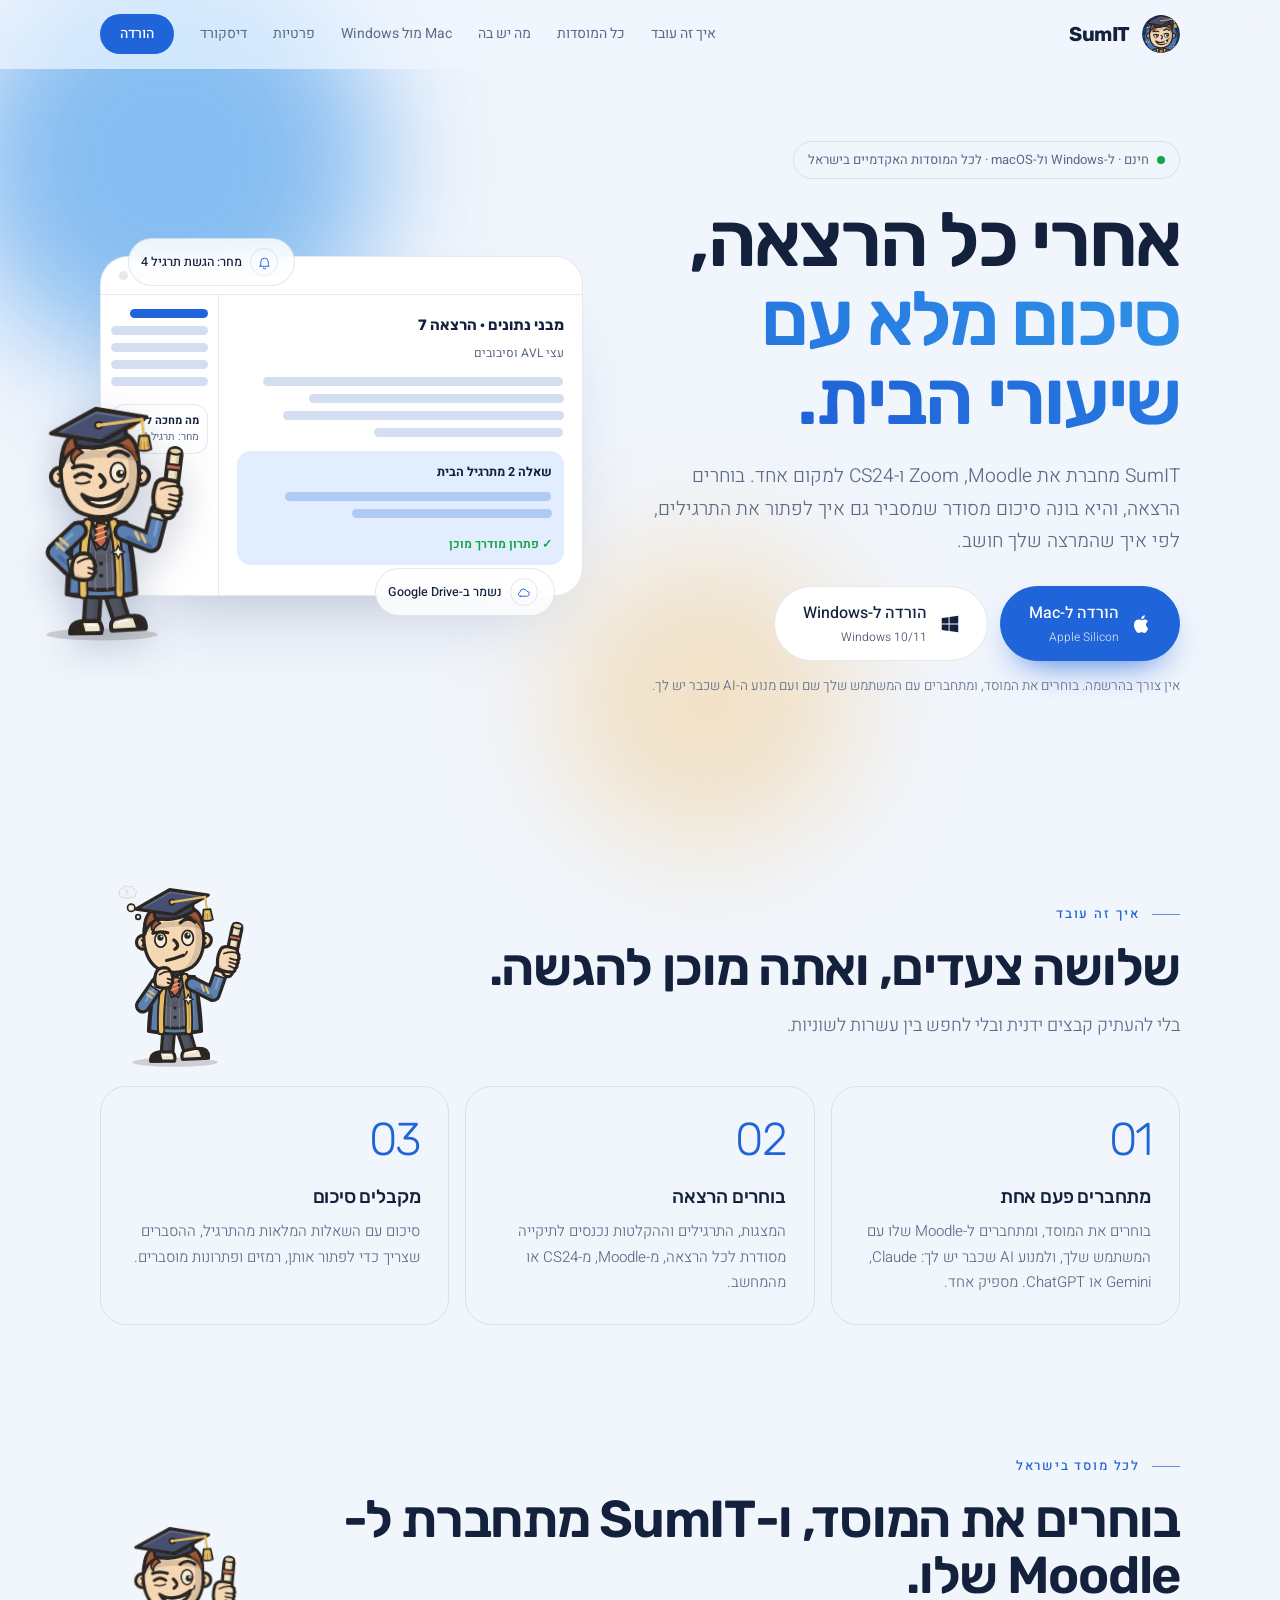
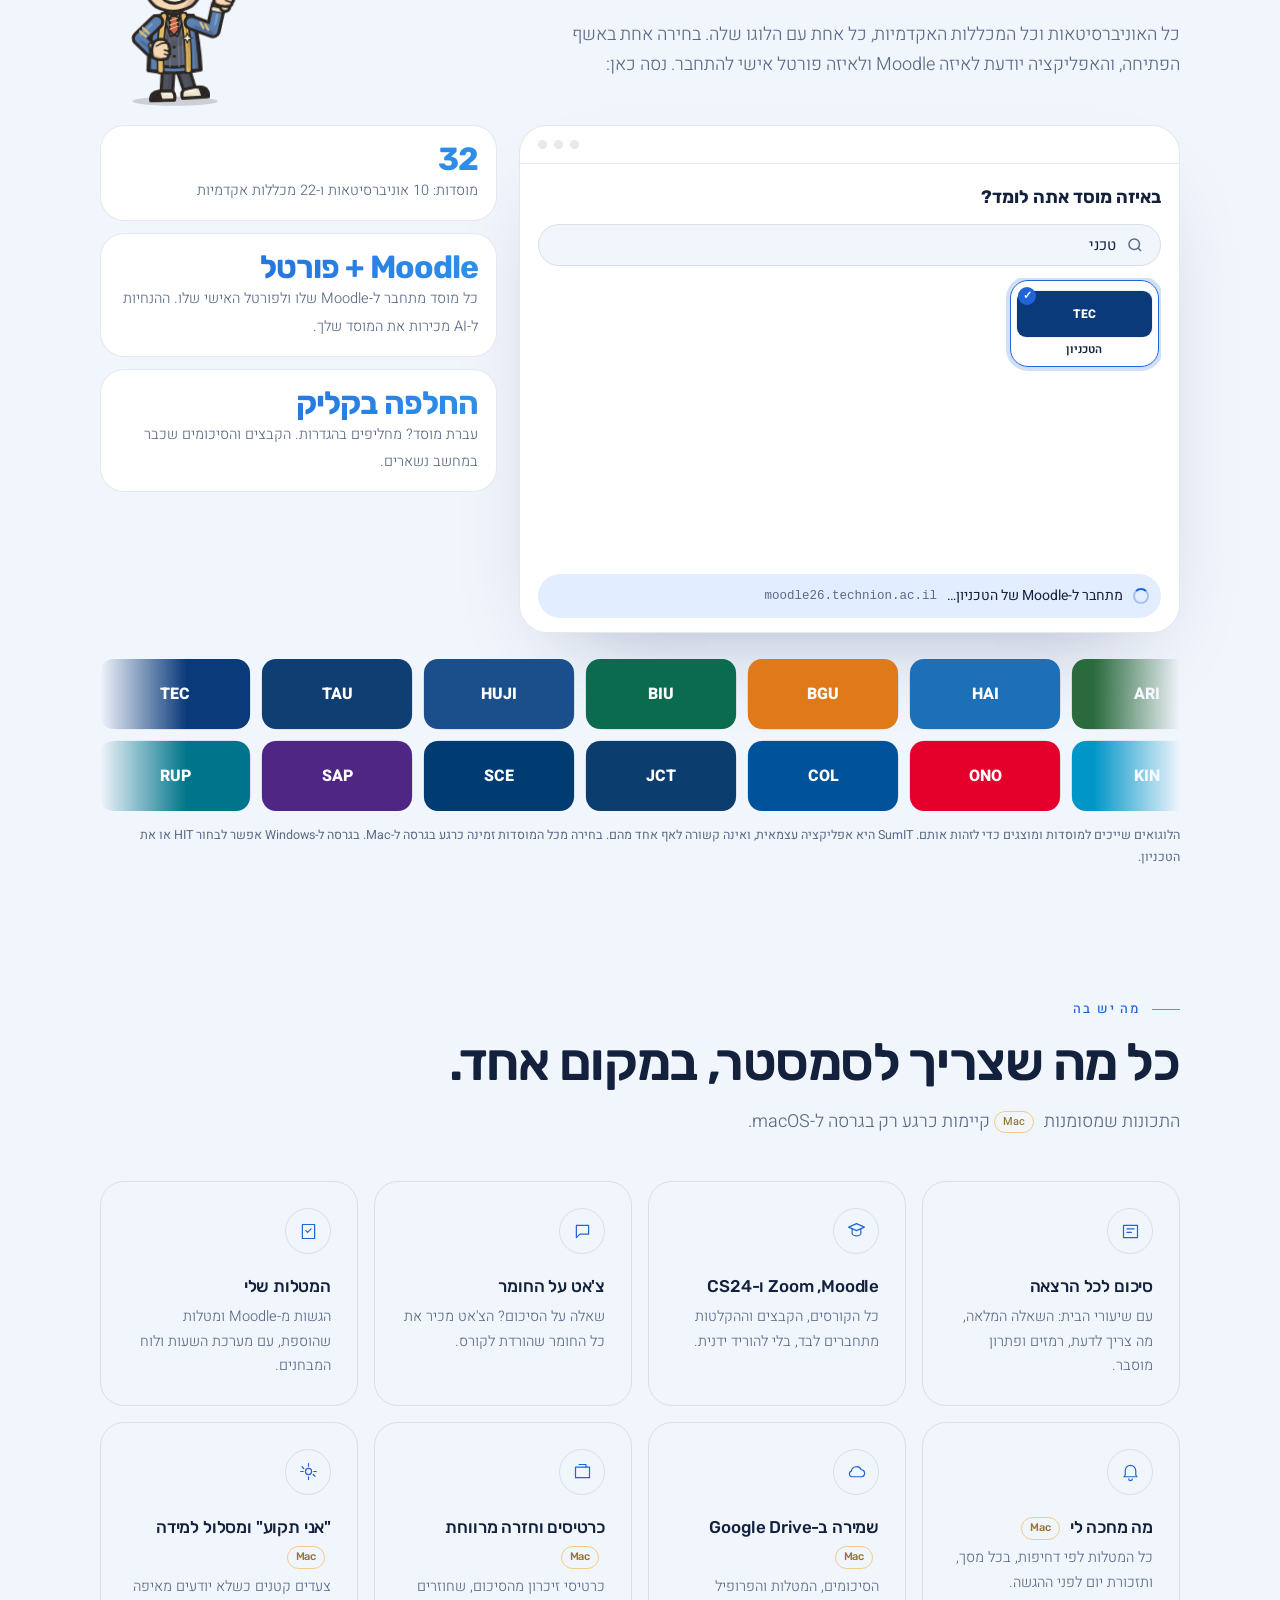
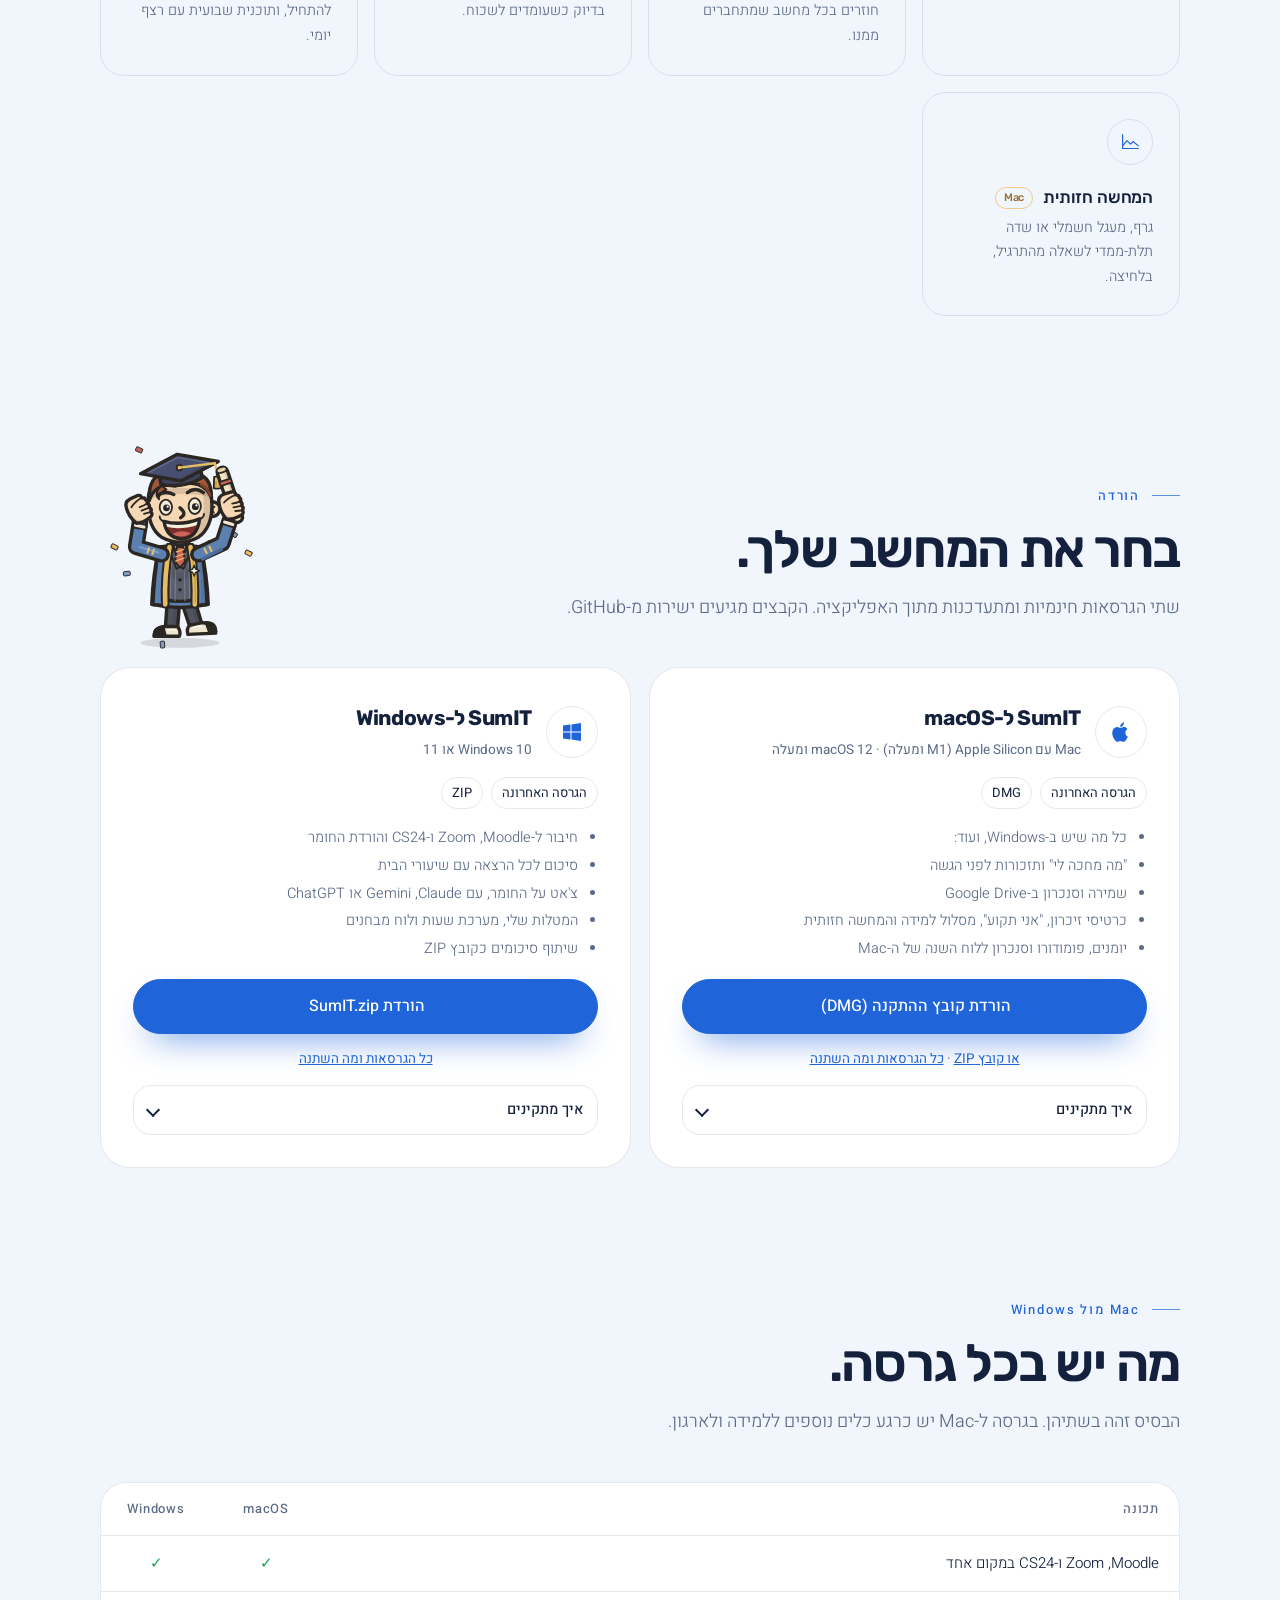
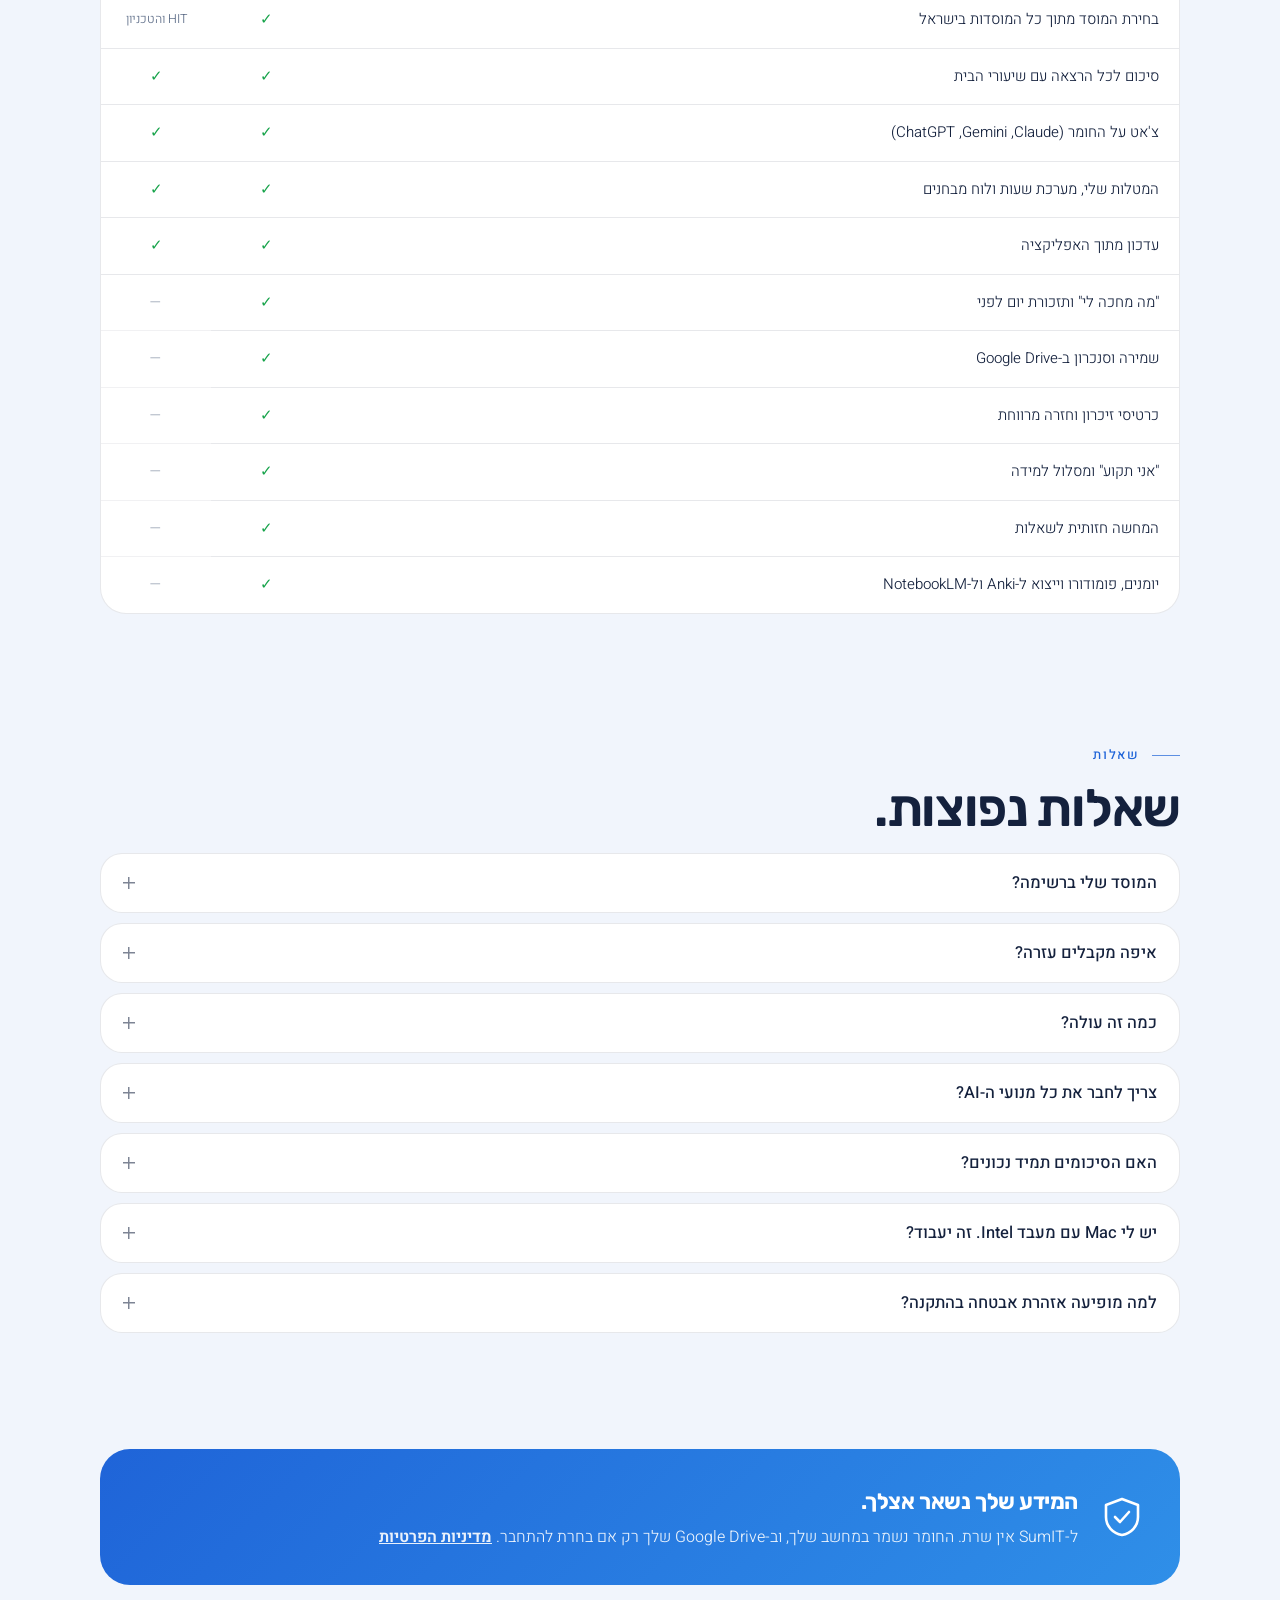
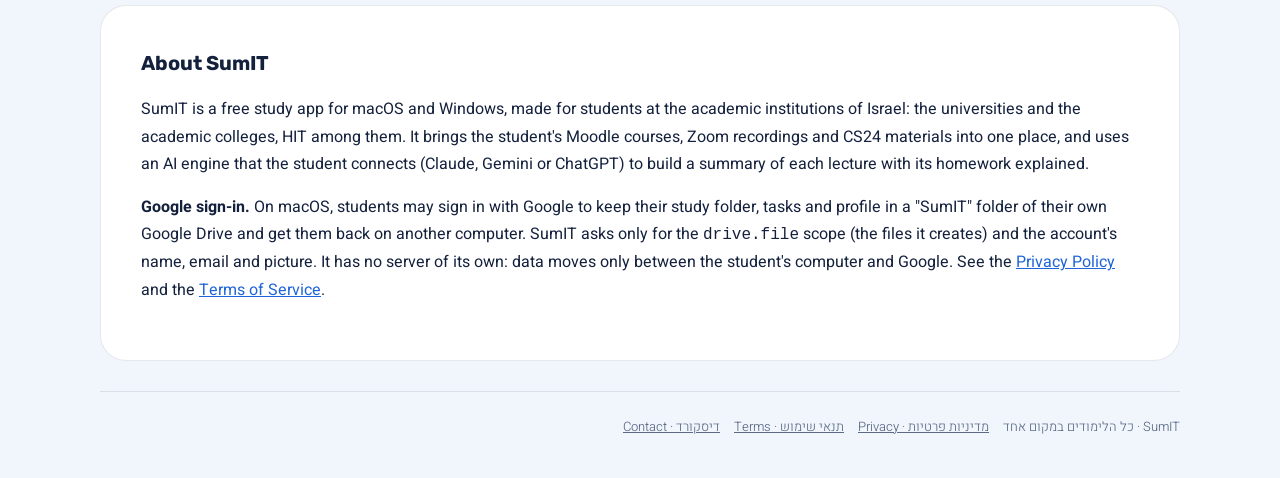
==== commit 8b4624f1: "A premium look: Rubik headings and Heebo text, hairline windows and cards, thin icons, pill buttons;" ====
--- a/index.html
+++ b/index.html
@@ -9,6 +9,9 @@
 <meta name="description" content="SumIT היא אפליקציה לסטודנטים בכל המוסדות האקדמיים בישראל, ל-Windows ול-macOS: מחברת את Moodle, Zoom ו-CS24, ובונה לכל הרצאה סיכום עם שיעורי הבית.">
 <link rel="icon" href="sumi/avatar.svg" type="image/svg+xml">
 <link rel="apple-touch-icon" href="sumi/icon-256.png">
+<link rel="preconnect" href="https://fonts.googleapis.com">
+<link rel="preconnect" href="https://fonts.gstatic.com" crossorigin>
+<link rel="stylesheet" href="https://fonts.googleapis.com/css2?family=Heebo:wght@200;300;400;500;600;700;800&family=Rubik:wght@300;400;500;600;700&display=swap">
 <link rel="stylesheet" href="site.css">
 <noscript><style>.reveal{opacity:1!important;transform:none!important}</style></noscript>
 <style>
@@ -202,13 +205,114 @@
     .chip-float.c2 { right: 12px; }
     .head-row { grid-template-columns: 1fr; } .head-row .sumi { display: none; }
   }
+
+  /* ---------- refined layer: a premium Hebrew type (Heebo) and quiet, minimal windows and icons; the colors stay the app's ---------- */
+  :root { --hair: color-mix(in srgb, var(--text) 10%, transparent); --soft-shadow: 0 40px 90px -50px rgba(16, 40, 90, .38); }
+  @media (prefers-color-scheme: dark) { :root { --hair: color-mix(in srgb, var(--text) 11%, transparent); --soft-shadow: 0 40px 90px -50px rgba(0, 0, 0, .75); } }
+  body { -webkit-font-smoothing: antialiased; -moz-osx-font-smoothing: grayscale; }
+  .topbar.scrolled { border-bottom-color: var(--hair); }
+  .top b { font-weight: 700; letter-spacing: -.02em; font-size: 20px; }
+  .top nav { gap: 26px; align-items: center; }
+  .top nav a { font-weight: 400; transition: color .2s; }
+  .top .cta { border-radius: 99px; padding: 8px 20px; font-weight: 500; }
+  .mark-img { box-shadow: none; }
+
+  /* hero */
+  .pill { background: transparent; border-color: var(--hair); font-weight: 400; padding: 7px 14px; }
+  .hero2 { gap: 64px; padding: 72px 0 56px; }
+  .hero2 h1 { font-size: clamp(40px, 6.2vw, 76px); line-height: 1.04; font-weight: 700; letter-spacing: -.035em; margin: 22px 0 22px; }
+  .hero2 .lead { font-weight: 300; font-size: clamp(18px, 1.5vw, 20.5px); line-height: 1.7; }
+  .dl { border-radius: 99px; border: 1px solid var(--hair); box-shadow: none; font-weight: 500; padding: 13px 26px 13px 28px; }
+  .dl:hover { box-shadow: 0 16px 34px -20px rgba(16, 40, 90, .5); border-color: color-mix(in srgb, var(--accent) 50%, transparent); }
+  .dl.primary { box-shadow: 0 16px 36px -18px var(--accent); }
+  .dl small { font-weight: 300; }
+  .hero-note { font-weight: 300; }
+
+  /* the windows: a hairline, a large radius, a soft long shadow, quiet dots */
+  .mock, .idw { border: 1px solid var(--hair); border-radius: 28px; box-shadow: var(--soft-shadow); }
+  .mock-bar { border-bottom-color: var(--hair); padding: 14px 18px; gap: 7px; }
+  .mock-bar i, .mock-bar i:nth-child(2), .mock-bar i:nth-child(3) { width: 9px; height: 9px; background: var(--hair); }
+  .mock-side { border-inline-start-color: var(--hair); background: transparent; }
+  .mock-side .tk, .q { border-radius: 14px; }
+  .mock-side .tk { border-color: var(--hair); }
+  .chip-float { border: 1px solid var(--hair); border-radius: 99px; padding: 9px 16px 9px 12px; font-weight: 500; background: color-mix(in srgb, var(--card) 82%, transparent);
+    backdrop-filter: blur(14px); -webkit-backdrop-filter: blur(14px); box-shadow: var(--soft-shadow); }
+  .chip-float i { width: 28px; height: 28px; border-radius: 50%; background: transparent; border: 1px solid var(--hair); color: var(--accent); }
+  .chip-float i svg { width: 15px; height: 15px; fill: none; stroke: currentColor; stroke-width: 1.5; stroke-linecap: round; stroke-linejoin: round; }
+
+  /* sections */
+  section.band { padding: 104px 0 20px; }
+  .eyebrow { display: inline-flex; align-items: center; gap: 12px; font-weight: 500; font-size: 13px; letter-spacing: .14em; margin-bottom: 14px; }
+  .eyebrow::before { content: ""; width: 28px; height: 1px; background: currentColor; opacity: .7; }
+  h2.big { font-size: clamp(30px, 4.4vw, 52px); line-height: 1.08; font-weight: 700; letter-spacing: -.03em; margin-bottom: 16px; }
+  .sub { font-weight: 300; font-size: 18px; line-height: 1.7; margin-bottom: 44px; }
+
+  .step, .feat, .plat, .fact, .faq details, .cmp, .doc, .ic, details.how { border: 1px solid var(--hair); }
+  .step { border-radius: 26px; padding: 30px 28px 28px; background: transparent; }
+  .step::before { position: static; display: block; width: auto; height: auto; margin-bottom: 18px; background: none; box-shadow: none; border-radius: 0;
+    content: "0" counter(s); font-size: 46px; font-weight: 200; line-height: 1; letter-spacing: -.04em; color: var(--accent); }
+  .step h3 { font-weight: 600; font-size: 19px; letter-spacing: -.01em; } .step p { font-weight: 300; }
+
+  .feats { gap: 16px; }
+  .feat { border-radius: 24px; padding: 26px; background: transparent; transition: border-color .3s, background .3s; }
+  .feat:hover { transform: none; border-color: color-mix(in srgb, var(--accent) 45%, transparent); background: var(--card); }
+  .ico { width: 46px; height: 46px; border-radius: 50%; background: transparent; border: 1px solid var(--hair); margin-bottom: 18px; }
+  .ico svg { width: 21px; height: 21px; stroke-width: 1.35; }
+  .feat h3 { font-weight: 600; font-size: 17px; letter-spacing: -.01em; } .feat p { font-weight: 300; }
+  .tag { font-weight: 500; background: transparent; border: 1px solid color-mix(in srgb, var(--gold) 55%, transparent); }
+
+  .plat { border-radius: 30px; padding: 32px; }
+  .plat.mine { box-shadow: 0 0 0 4px color-mix(in srgb, var(--accent-2) 12%, transparent), var(--soft-shadow); }
+  .plat .mine-tag { font-weight: 500; }
+  .plat-head .os { border-radius: 50%; background: transparent; border: 1px solid var(--hair); }
+  .plat-head .os svg { width: 24px; height: 24px; }
+  .plat-head h3 { font-weight: 700; letter-spacing: -.02em; }
+  .ver span { background: transparent; border: 1px solid var(--hair); font-weight: 400; }
+  .ver span:empty { display: none; }
+  .plat ul { font-weight: 300; }
+  details.how { border-radius: 18px; background: transparent; }
+  details.how summary { font-weight: 500; }
+  .cmd { direction: ltr; display: block; margin: 6px 0; padding: 9px 14px; border-radius: 12px; border: 1px solid var(--hair); background: var(--bg); font: 13px ui-monospace, SFMono-Regular, Menlo, monospace; }
+
+  .cmp { border-radius: 26px; }
+  .cmp th { background: transparent; font-weight: 500; color: var(--muted); font-size: 13px; letter-spacing: .06em; }
+  .cmp th, .cmp td { border-bottom-color: var(--hair); padding: 15px 20px; }
+  .cmp td { font-weight: 300; }
+  .yes { font-weight: 400; }
+
+  .idw-search { border-radius: 99px; border-width: 1px; border-color: var(--hair); padding: 0 16px; }
+  .ic { border-width: 1px; border-radius: 18px; }
+  .idw-status { border-radius: 99px; }
+  .fact { border-radius: 24px; }
+  .fact b { font-weight: 700; letter-spacing: -.03em; font-size: 32px; }
+  .fact span { font-weight: 300; }
+  .lw { border-radius: 18px; box-shadow: 0 0 0 1px var(--hair); }
+
+  .faq details { border-radius: 22px; padding: 0 22px; }
+  .faq summary { font-weight: 500; font-size: 16.5px; display: flex; align-items: center; gap: 12px; }
+  .faq summary::after { content: ""; margin-inline-start: auto; width: 12px; height: 12px; flex: none;
+    background: linear-gradient(currentColor, currentColor) center / 12px 1.5px no-repeat, linear-gradient(currentColor, currentColor) center / 1.5px 12px no-repeat; opacity: .55; transition: transform .3s; }
+  .faq details[open] summary::after { transform: rotate(45deg); }
+  .faq p { font-weight: 300; }
+
+  .privacy-band { border-radius: 30px; padding: 34px; margin-top: 96px; }
+  .privacy-band svg { stroke-width: 1.3; }
+  .privacy-band h3 { font-weight: 700; letter-spacing: -.02em; font-size: 22px; } .privacy-band p { font-weight: 300; }
+  .doc { border-radius: 26px; }
+  footer { border-top: 1px solid var(--hair); margin-top: 28px; padding-top: 24px; font-weight: 300; }
+  /* Rubik for the headings and the big numbers: a little heavier and tighter than Heebo needs */
+  .hero2 h1 { font-weight: 600; letter-spacing: -.03em; }
+  h2.big { font-weight: 600; letter-spacing: -.025em; }
+  .step::before, .fact b, .plat-head h3, .privacy-band h3 { font-family: "Rubik", "Heebo", sans-serif; }
+  .step::before { font-weight: 300; }
+  .step h3, .feat h3 { font-weight: 500; }
 </style>
 </head>
 <body>
 <div class="topbar" id="top"><div class="wrap wide">
   <header class="top">
     <img class="mark-img" src="sumi/avatar.svg" alt="" width="38" height="38"><b>SumIT</b>
-    <nav><a href="#how">איך זה עובד</a><a href="#institutions">כל המוסדות</a><a href="#features">מה יש בה</a><a href="#compare">Mac מול Windows</a><a href="privacy.html">פרטיות</a><a class="cta" href="#download">הורדה</a></nav>
+    <nav><a href="#how">איך זה עובד</a><a href="#institutions">כל המוסדות</a><a href="#features">מה יש בה</a><a href="#compare">Mac מול Windows</a><a href="privacy.html">פרטיות</a><a href="https://discord.gg/9XNk3XrsWJ" target="_blank" rel="noopener">דיסקורד</a><a class="cta" href="#download">הורדה</a></nav>
   </header>
 </div></div>
 <main class="wrap wide">
@@ -250,8 +354,8 @@
             <div class="tk"><b>מה מחכה לי <em>3</em></b>מחר: תרגיל 4</div></div>
         </div>
       </div>
-      <div class="chip-float c1"><i>🔔</i>מחר: הגשת תרגיל 4</div>
-      <div class="chip-float c2"><i>☁️</i>נשמר ב-Google Drive</div>
+      <div class="chip-float c1"><i><svg viewBox="0 0 24 24"><path d="M6 16V11a6 6 0 0 1 12 0v5l1.5 2h-15z"/><path d="M10 20.5a2 2 0 0 0 4 0"/></svg></i>מחר: הגשת תרגיל 4</div>
+      <div class="chip-float c2"><i><svg viewBox="0 0 24 24"><path d="M7 18h10a4 4 0 0 0 .5-8 6 6 0 0 0-11.4 1.6A3.3 3.3 0 0 0 7 18z"/></svg></i>נשמר ב-Google Drive</div>
       <img class="sumi-hero" src="sumi/sumi-hello.svg" alt="" width="196" height="256">
     </div>
   </section>
@@ -342,6 +446,7 @@
           <li>פותחים את קובץ ה-DMG וגוררים את <b>SumIT</b> לתיקיית <b>Applications</b>.</li>
           <li>בפתיחה הראשונה macOS עלול להזהיר שהיישום הורד מהאינטרנט: לוחצים קליק ימני על SumIT, בוחרים <b>Open</b> ומאשרים.</li>
           <li>או: <b>הגדרות מערכת ← פרטיות ואבטחה</b>, ולמטה <b>Open Anyway</b>.</li>
+          <li>אם זה לא עוזר, פעם אחת ב-Terminal:<code class="cmd">xattr -cr /Applications/SumIT.app</code></li>
         </ol></details>
       </div>
 
@@ -398,6 +503,7 @@
     <h2 class="big reveal">שאלות נפוצות.</h2>
     <div class="faq">
       <details class="reveal"><summary>המוסד שלי ברשימה?</summary><p>כמעט בטוח. ברשימה כל האוניברסיטאות וכל המכללות האקדמיות בישראל, 32 מוסדות. מוסד שעוד לא בדקנו בו כניסה אמיתית מסומן "ניסיוני", וכדאי לספר לנו <a href="https://github.com/ItayOssi/SumIT/issues">ב-GitHub</a> אם הוא עובד. יש מוסדות שפותחים Moodle חדש בכל שנה. במקרה כזה מתקנים את הכתובת בהגדרות, בכרטיס "המוסד".</p></details>
+      <details class="reveal"><summary>איפה מקבלים עזרה?</summary><p>בשרת הדיסקורד של SumIT: עזרה טכנית, דיווח על באגים ורעיונות, וכל גרסה חדשה כשהיא יוצאת. <a href="https://discord.gg/9XNk3XrsWJ" target="_blank" rel="noopener">הצטרפות לשרת</a></p></details>
       <details class="reveal"><summary>כמה זה עולה?</summary><p>SumIT חינמית. את מנוע ה-AI מחברים עם חשבון שכבר יש לך (Claude, ‏Gemini או ChatGPT), ולכן העלות, אם יש, היא של החשבון שלך שם.</p></details>
       <details class="reveal"><summary>צריך לחבר את כל מנועי ה-AI?</summary><p>לא. מספיק אחד. אם מחברים כמה, הם עוזרים ובודקים אחד את השני.</p></details>
       <details class="reveal"><summary>האם הסיכומים תמיד נכונים?</summary><p>הסיכומים נבנים על ידי AI, ויכולות להיות בהם טעויות. תבדוק אותם מול החומר של הקורס ומול המרצה.</p></details>
@@ -417,7 +523,7 @@
     <p><b>Google sign-in.</b> On macOS, students may sign in with Google to keep their study folder, tasks and profile in a "SumIT" folder of their own Google Drive and get them back on another computer. SumIT asks only for the <code>drive.file</code> scope (the files it creates) and the account's name, email and picture. It has no server of its own: data moves only between the student's computer and Google. See the <a href="privacy.html#en">Privacy Policy</a> and the <a href="terms.html#en">Terms of Service</a>.</p>
   </div>
 
-  <footer><span>SumIT · כל הלימודים במקום אחד</span><a href="privacy.html">מדיניות פרטיות · Privacy</a><a href="terms.html">תנאי שימוש · Terms</a><a href="https://github.com/ItayOssi/SumIT/issues">יצירת קשר · Contact</a></footer>
+  <footer><span>SumIT · כל הלימודים במקום אחד</span><a href="privacy.html">מדיניות פרטיות · Privacy</a><a href="terms.html">תנאי שימוש · Terms</a><a href="https://discord.gg/9XNk3XrsWJ" target="_blank" rel="noopener">דיסקורד · Contact</a></footer>
 </main>
 
 <script src="js/institutions.js"></script>
--- a/site.css
+++ b/site.css
@@ -9,7 +9,7 @@
 * { box-sizing: border-box; }
 html { -webkit-text-size-adjust: 100%; }
 body {
-  margin: 0; color: var(--text); font: 16px/1.7 -apple-system, BlinkMacSystemFont, "SF Hebrew", "Segoe UI", Arial, sans-serif;
+  margin: 0; color: var(--text); font: 16px/1.7 "Heebo", -apple-system, BlinkMacSystemFont, "SF Hebrew", "Segoe UI", Arial, sans-serif; -webkit-font-smoothing: antialiased;
   background: radial-gradient(1000px 560px at 90% -15%, var(--bg-2), transparent 70%), var(--bg);
 }
 a { color: var(--accent); }
@@ -31,8 +31,8 @@
 .card { background: var(--card); border: 1px solid var(--line); border-radius: 18px; padding: 20px; }
 .card h3 { margin: 0 0 6px; font-size: 17px; }
 .card p { margin: 0; color: var(--muted); font-size: 15px; }
-.doc { background: var(--card); border: 1px solid var(--line); border-radius: 22px; padding: clamp(20px, 4vw, 40px); margin: 10px 0 30px; }
-.doc h1 { font-size: 30px; line-height: 1.25; margin: 0 0 4px; }
+.doc { background: var(--card); border: 1px solid var(--line); border-radius: 28px; padding: clamp(20px, 4vw, 40px); margin: 10px 0 30px; }
+.doc h1 { font-size: clamp(30px, 4.4vw, 44px); line-height: 1.1; margin: 0 0 6px; font-weight: 700; letter-spacing: -.03em; }
 .doc h2 { font-size: 20px; margin: 28px 0 8px; }
 .doc .meta { color: var(--muted); font-size: 14px; margin: 0 0 18px; }
 .doc ul { padding-inline-start: 22px; }
@@ -43,3 +43,6 @@
 footer { color: var(--muted); font-size: 13px; padding: 10px 0 40px; display: flex; gap: 14px; flex-wrap: wrap; }
 footer a { color: var(--muted); }
 .mark-img { width: 38px; height: 38px; border-radius: 50%; display: block; box-shadow: 0 6px 16px -6px #1f64d8; }
+
+/* Headings in Rubik, the text in Heebo. */
+h1, h2, h3, h4, .top b, .doc h1, .doc h2 { font-family: "Rubik", "Heebo", -apple-system, BlinkMacSystemFont, "SF Hebrew", Arial, sans-serif; }
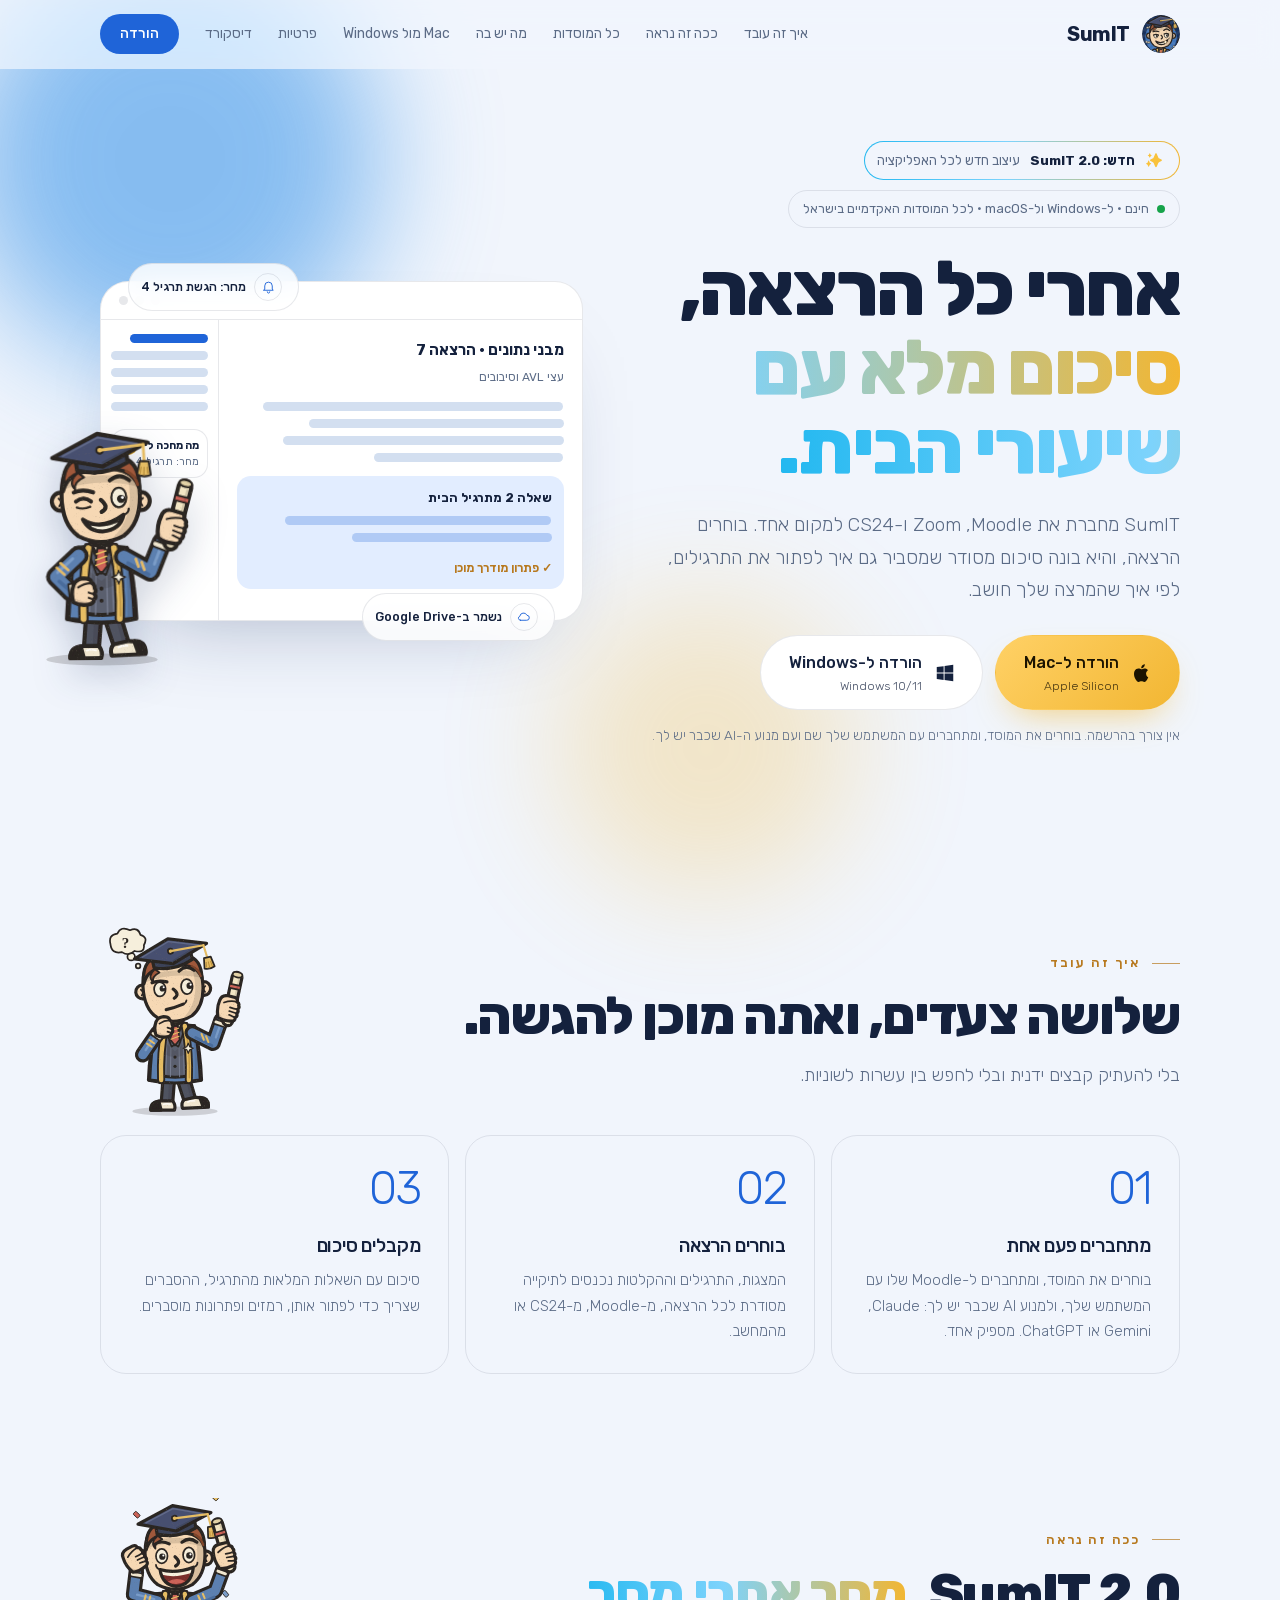
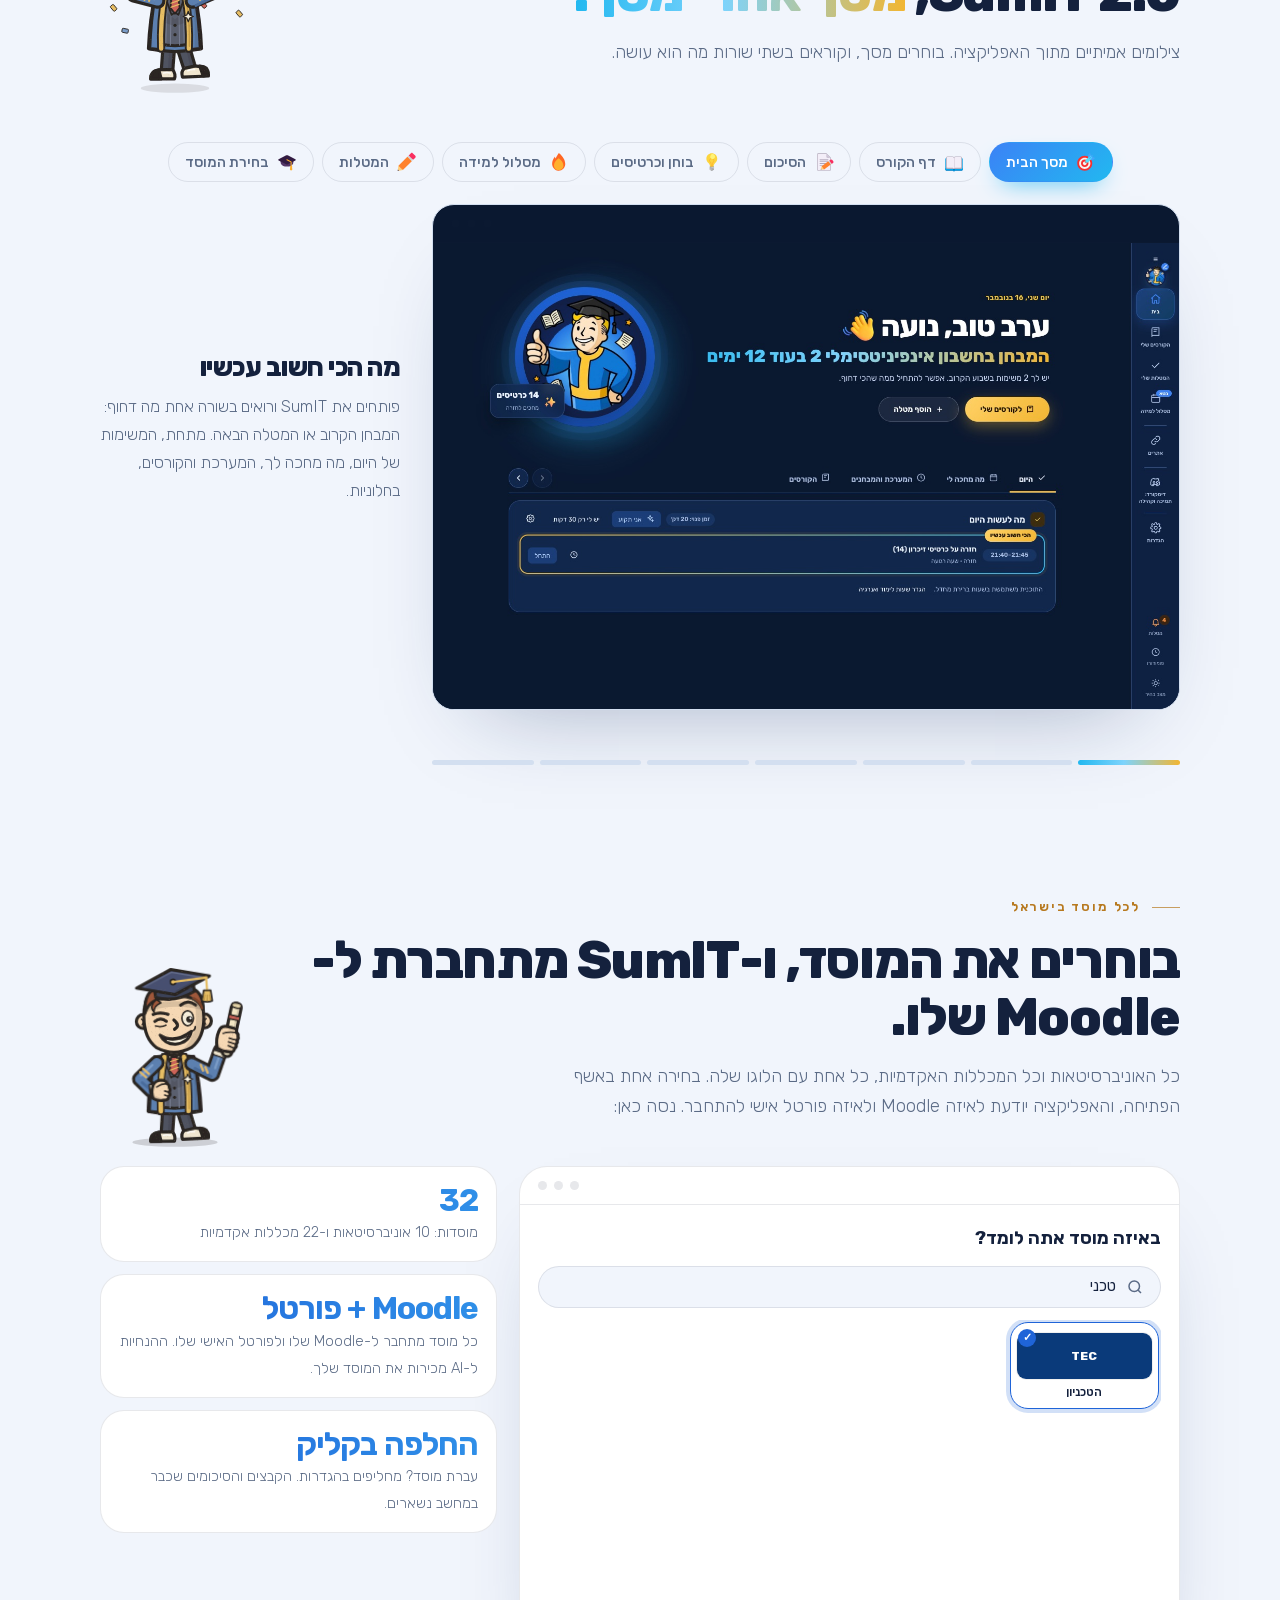
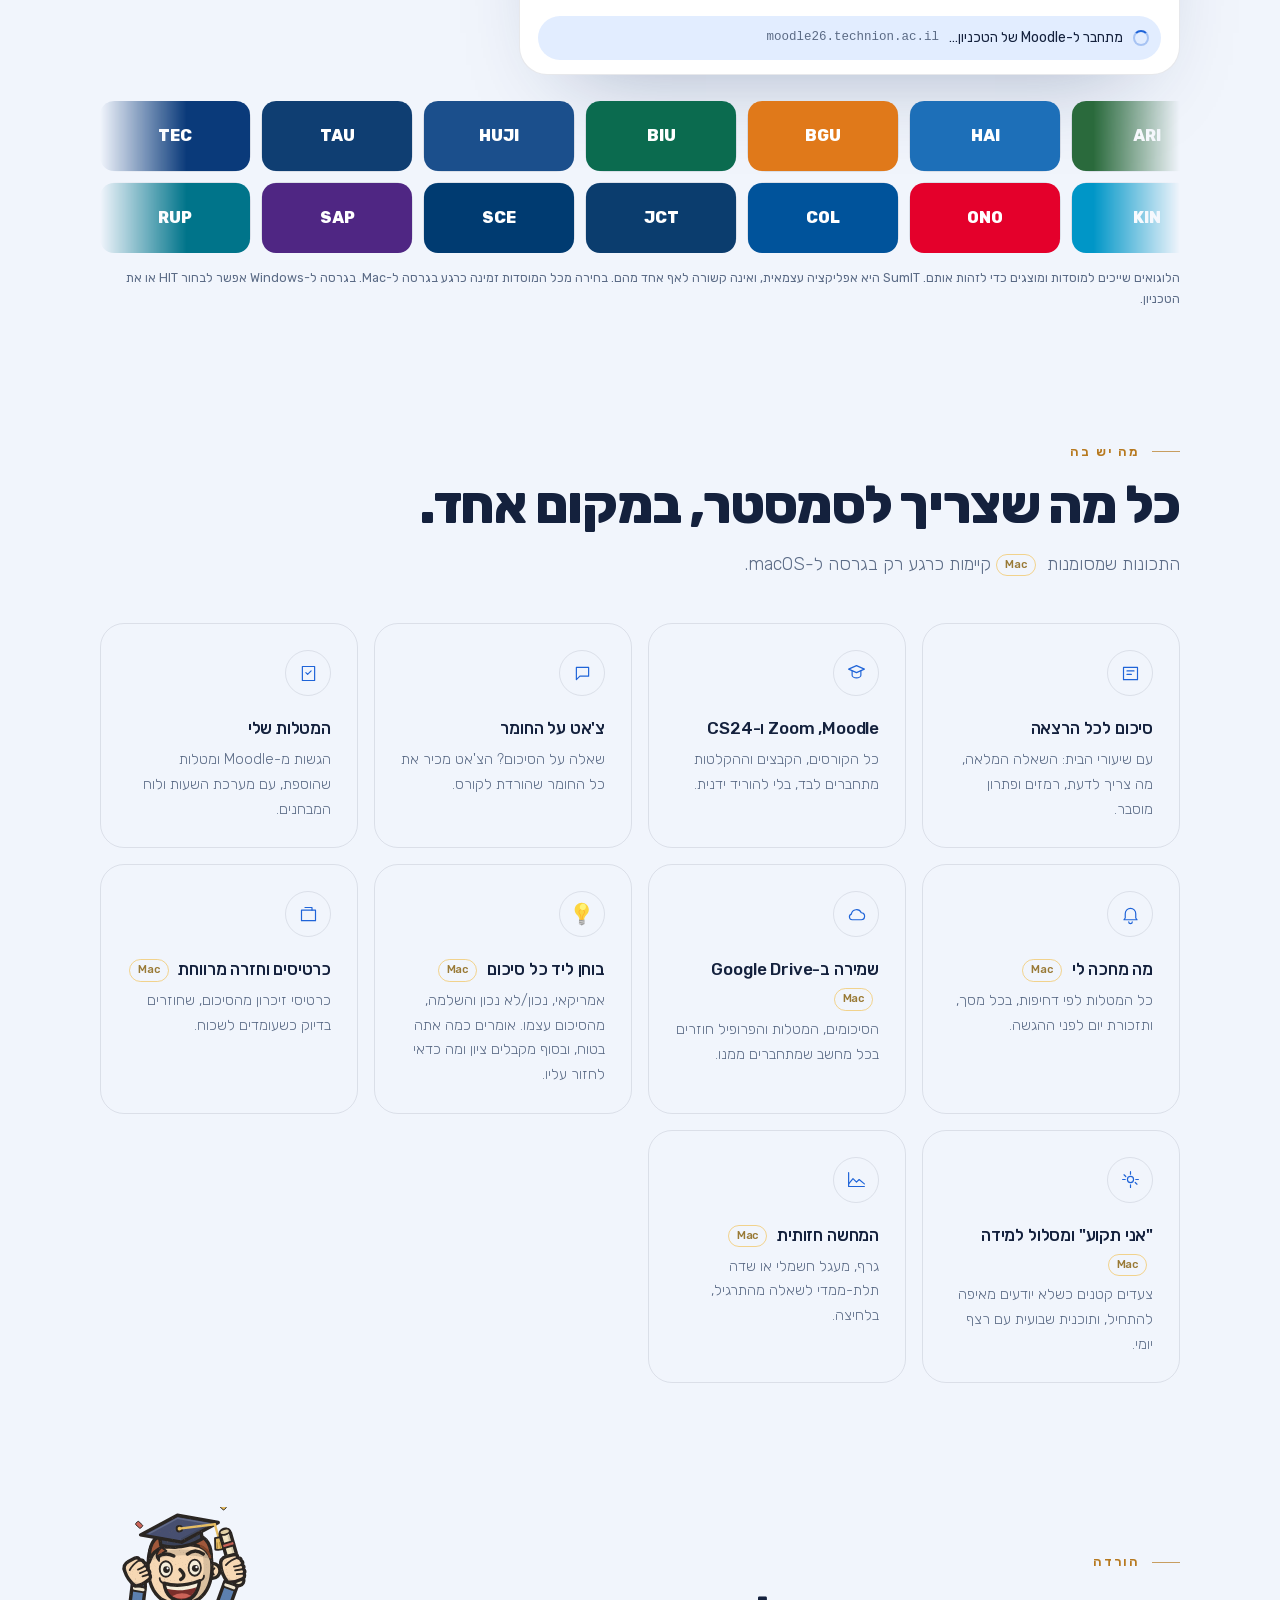
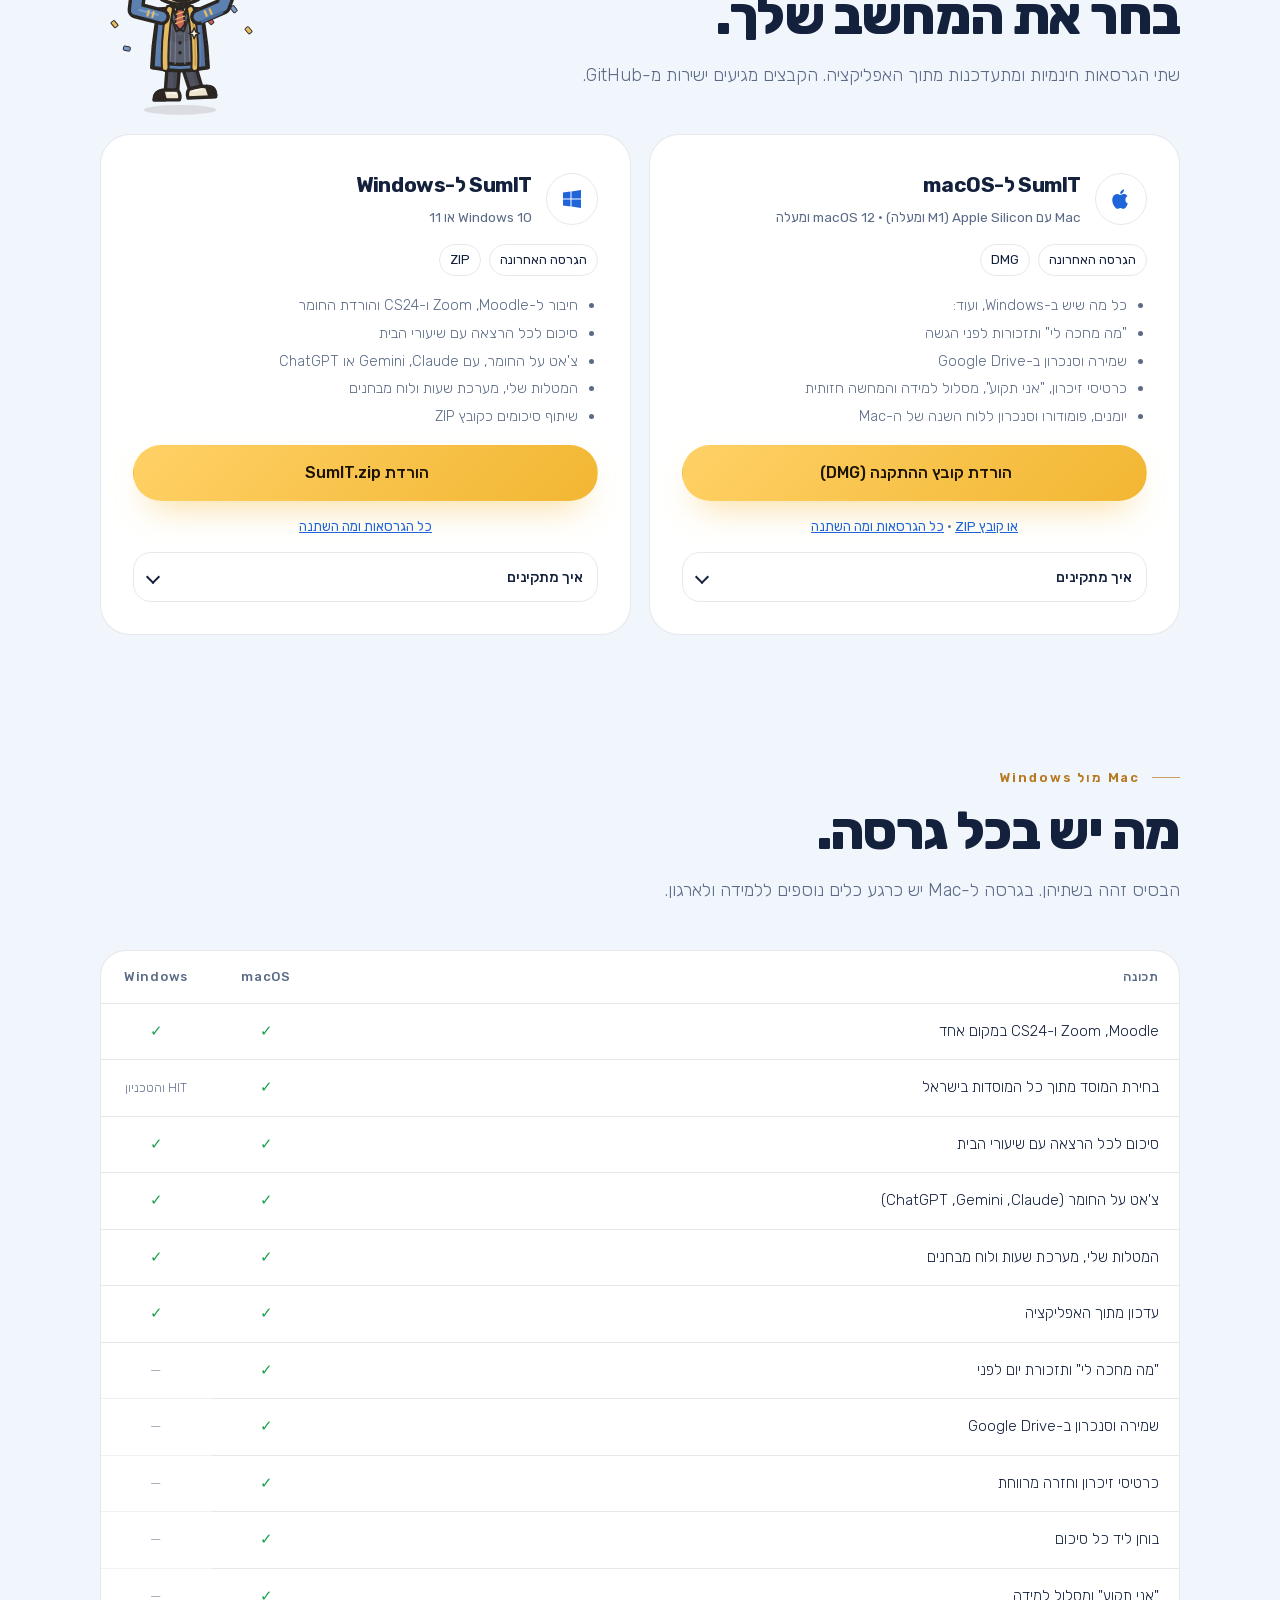
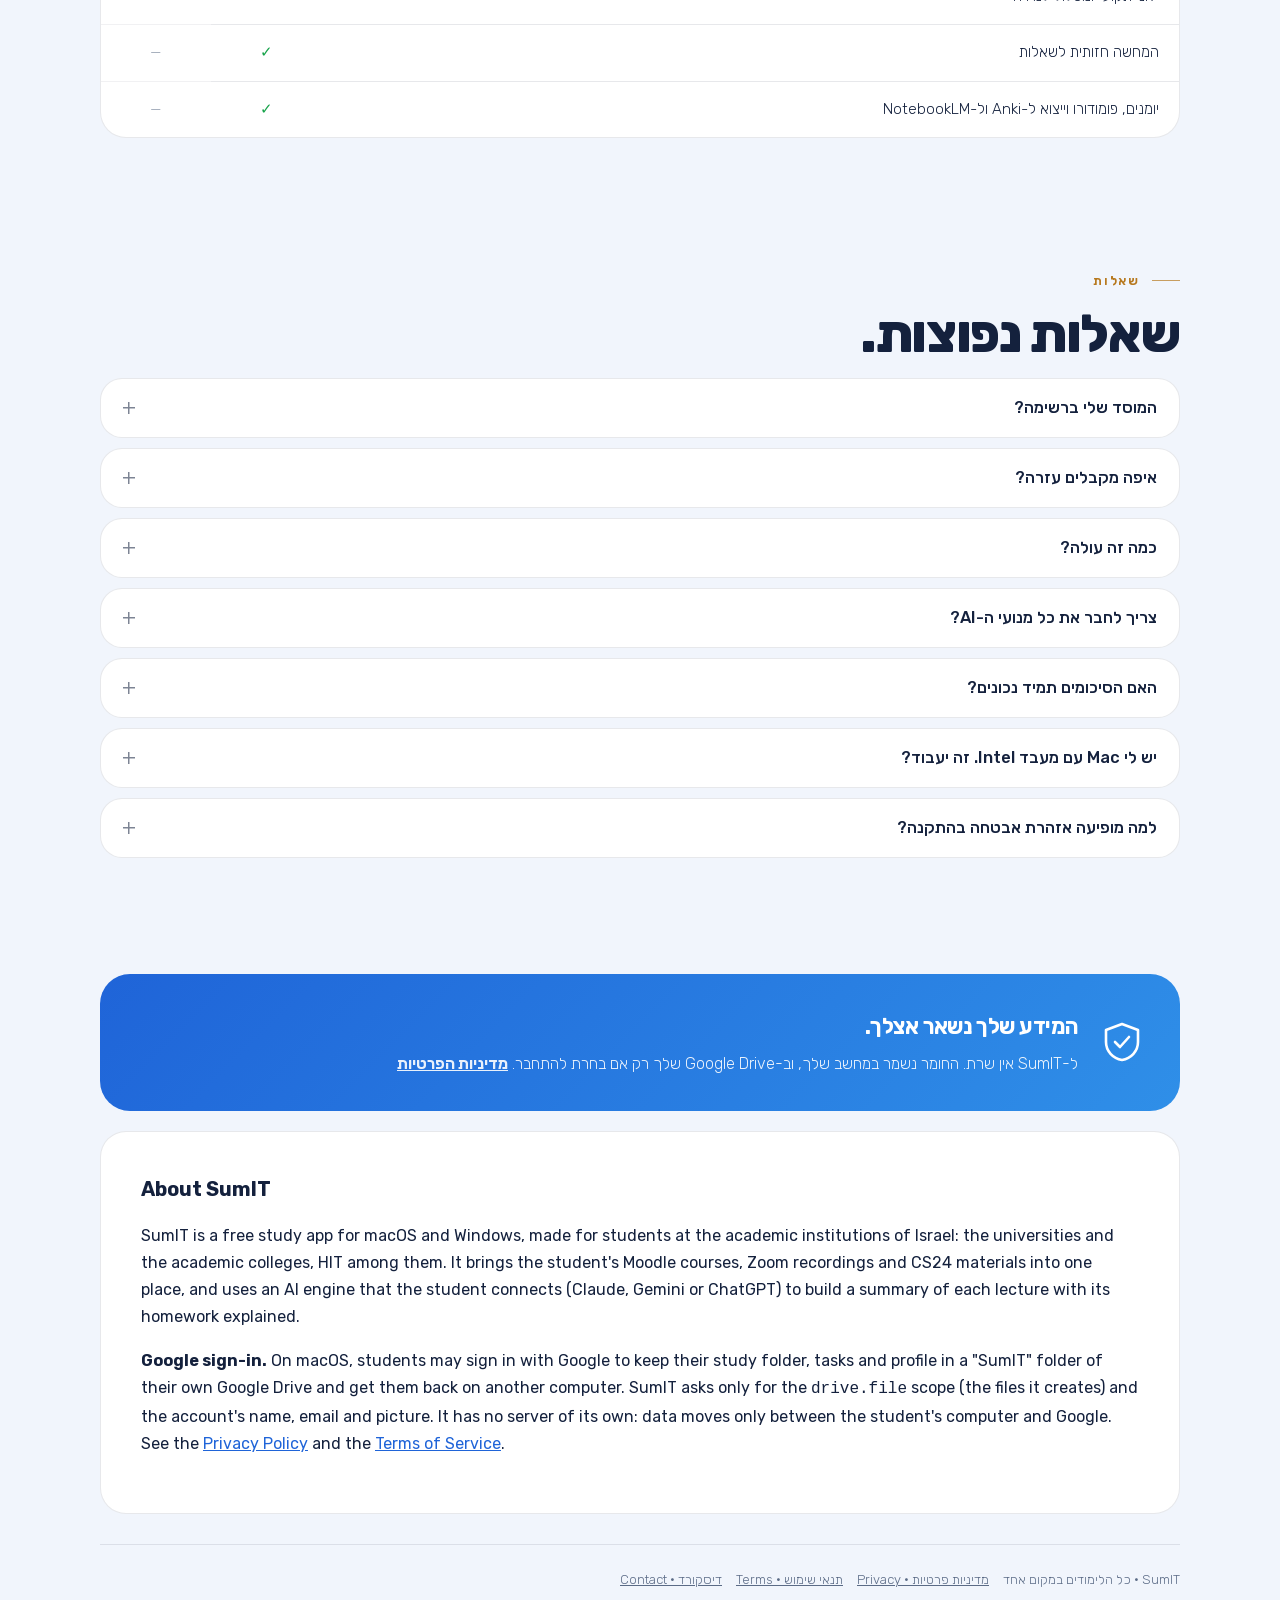
==== commit bca60e46: "SumIT 2.0 on the site: the new look, real screens from the app, and fonts kept on the site - Navy wi" ====
--- a/index.html
+++ b/index.html
@@ -9,9 +9,6 @@
 <meta name="description" content="SumIT היא אפליקציה לסטודנטים בכל המוסדות האקדמיים בישראל, ל-Windows ול-macOS: מחברת את Moodle, Zoom ו-CS24, ובונה לכל הרצאה סיכום עם שיעורי הבית.">
 <link rel="icon" href="sumi/avatar.svg" type="image/svg+xml">
 <link rel="apple-touch-icon" href="sumi/icon-256.png">
-<link rel="preconnect" href="https://fonts.googleapis.com">
-<link rel="preconnect" href="https://fonts.gstatic.com" crossorigin>
-<link rel="stylesheet" href="https://fonts.googleapis.com/css2?family=Heebo:wght@200;300;400;500;600;700;800&family=Rubik:wght@300;400;500;600;700&display=swap">
 <link rel="stylesheet" href="site.css">
 <noscript><style>.reveal{opacity:1!important;transform:none!important}</style></noscript>
 <style>
@@ -307,12 +304,63 @@
   .step::before { font-weight: 300; }
   .step h3, .feat h3 { font-weight: 500; }
 </style>
+<style id="sumit-2">
+  /* ===== SumIT 2.0 ===== The look of the app: navy with gold and cyan, Rubik, one line in a gradient, round buttons with
+     gold for the main one, Fluent emojis, and the screens tour. */
+  :root { --gold: #f2b632; --cyan: #22b8f0; --grad: linear-gradient(90deg, #22b8f0, #7dd3fc 45%, #f2b632); }
+  @media (prefers-color-scheme: dark) { :root { --bg: #0a1830; --card: #11274c; --line: rgba(120, 160, 230, .2); --accent: #3b82f6; --accent-2: #22b8f0; } }
+  body { font-family: "Rubik", "Heebo", -apple-system, BlinkMacSystemFont, "SF Hebrew", Arial, sans-serif; }
+  .hero2 h1 { font-weight: 800; letter-spacing: -.035em; }
+  .hero2 h1 em, h2.big em.grad { font-style: normal; background: var(--grad); -webkit-background-clip: text; background-clip: text; color: transparent; }
+  h2.big { font-weight: 800; }
+  .eyebrow { color: var(--gold); font-weight: 600; }
+  @media (prefers-color-scheme: light) { .eyebrow { color: #b7791f; } }
+  .dl.primary { background: linear-gradient(135deg, #ffd166, #f2b632); border-color: transparent; color: #1b1300; box-shadow: 0 16px 36px -16px rgba(242, 182, 50, .7); }
+  .dl.primary:hover { border-color: transparent; filter: brightness(1.05); }
+  .new-pill { display: inline-flex; align-items: center; gap: 10px; padding: 7px 16px 7px 12px; margin-bottom: 10px; border-radius: 99px; text-decoration: none; color: var(--text);
+    background: linear-gradient(var(--bg), var(--bg)) padding-box, var(--grad) border-box; border: 1.5px solid transparent; font-size: 13.5px; }
+  .new-pill b { font-weight: 700; } .new-pill span { color: var(--muted); }
+  .new-pill:hover { box-shadow: 0 10px 26px -14px var(--cyan); }
+  .hero2 > div:first-of-type { display: flex; flex-direction: column; align-items: flex-start; }
+  .hero2 > div:first-of-type > .pill { align-self: flex-start; }
+  .feat .ico img { width: 26px; height: 26px; }
+  .mock .q .ok { color: #b7791f; } @media (prefers-color-scheme: dark) { .mock .q .ok { color: var(--gold); } }
+
+  /* the screens tour */
+  .tour { margin-top: 30px; }
+  .tour-tabs { display: flex; flex-wrap: wrap; gap: 8px; justify-content: center; margin-bottom: 22px; }
+  .tour-tabs button { display: inline-flex; align-items: center; gap: 8px; padding: 9px 16px; border-radius: 99px; border: 1px solid var(--hair, var(--line)); background: transparent;
+    color: var(--muted); font: 500 14.5px "Rubik", sans-serif; cursor: pointer; transition: background .25s, color .25s, border-color .25s, transform .2s; }
+  .tour-tabs button img { width: 20px; height: 20px; }
+  .tour-tabs button:hover { color: var(--text); transform: translateY(-1px); }
+  .tour-tabs button[aria-selected="true"] { color: #fff; border-color: transparent; background: linear-gradient(135deg, #3b82f6, #22b8f0); box-shadow: 0 10px 24px -12px #22b8f0; }
+  .tour-stage { display: grid; grid-template-columns: minmax(0, 1fr) 300px; gap: 32px; align-items: center; }
+  .tour-window { border-radius: 22px; overflow: hidden; background: #0a1830; border: 1px solid var(--line); box-shadow: var(--soft-shadow, var(--shadow)); }
+  .tour-shots { position: relative; aspect-ratio: 16 / 10; overflow: hidden; }
+  .tour-shots figure { position: absolute; inset: 0; margin: 0; opacity: 0; transform: translateX(var(--from, -40px)) scale(.985); transition: opacity .55s ease, transform .6s cubic-bezier(.2, .8, .2, 1); pointer-events: none; }
+  .tour-shots figure.on { opacity: 1; transform: none; pointer-events: auto; }
+  .tour-shots figure > img { width: 100%; height: 100%; object-fit: cover; object-position: top center; display: block; }
+  .tour-shots figure.pair { display: flex; justify-content: center; gap: 22px; padding: 18px; background: radial-gradient(60% 70% at 50% 40%, rgba(34, 184, 240, .18), transparent), #0a1830; }
+  .tour-shots figure.pair img { height: 100%; width: auto; border-radius: 16px; box-shadow: 0 20px 40px -18px rgba(0, 0, 0, .7); }
+  .tour-caption { position: relative; min-height: 210px; }
+  .tour-caption > div { position: absolute; inset: 0; opacity: 0; transform: translateY(10px); transition: opacity .45s ease, transform .5s cubic-bezier(.2, .8, .2, 1); }
+  .tour-caption > div.on { position: relative; opacity: 1; transform: none; }
+  .tour-caption h3 { font-size: 26px; font-weight: 800; letter-spacing: -.02em; margin: 0 0 10px; line-height: 1.2; }
+  .tour-caption p { color: var(--muted); font-size: 16.5px; line-height: 1.7; margin: 0; font-weight: 300; }
+  .tour-dots { display: flex; gap: 6px; margin-top: 18px; }
+  .tour-dots i { height: 5px; flex: 1; border-radius: 99px; background: var(--line); overflow: hidden; }
+  .tour-dots i.on::after { content: ""; display: block; height: 100%; background: var(--grad); animation: tourFill var(--tour-ms, 6s) linear both; }
+  .tour.paused .tour-dots i.on::after { animation: none; width: 100%; }
+  @keyframes tourFill { from { width: 0; } to { width: 100%; } }
+  @media (max-width: 860px) { .tour-stage { grid-template-columns: 1fr; } .tour-caption { min-height: 160px; } }
+  @media (prefers-reduced-motion: reduce) { .tour-shots figure, .tour-caption > div { transition: none; } }
+</style>
 </head>
 <body>
 <div class="topbar" id="top"><div class="wrap wide">
   <header class="top">
     <img class="mark-img" src="sumi/avatar.svg" alt="" width="38" height="38"><b>SumIT</b>
-    <nav><a href="#how">איך זה עובד</a><a href="#institutions">כל המוסדות</a><a href="#features">מה יש בה</a><a href="#compare">Mac מול Windows</a><a href="privacy.html">פרטיות</a><a href="https://discord.gg/9XNk3XrsWJ" target="_blank" rel="noopener">דיסקורד</a><a class="cta" href="#download">הורדה</a></nav>
+    <nav><a href="#how">איך זה עובד</a><a href="#tour">ככה זה נראה</a><a href="#institutions">כל המוסדות</a><a href="#features">מה יש בה</a><a href="#compare">Mac מול Windows</a><a href="privacy.html">פרטיות</a><a href="https://discord.gg/9XNk3XrsWJ" target="_blank" rel="noopener">דיסקורד</a><a class="cta" href="#download">הורדה</a></nav>
   </header>
 </div></div>
 <main class="wrap wide">
@@ -321,6 +369,7 @@
   <section class="hero2">
     <span class="blob a" aria-hidden="true"></span><span class="blob b" aria-hidden="true"></span>
     <div>
+      <a class="new-pill reveal" href="#tour"><img src="emoji/sparkles.svg" alt="" width="18" height="18"><b>חדש: SumIT 2.0</b><span>עיצוב חדש לכל האפליקציה</span></a>
       <span class="pill reveal"><i aria-hidden="true"></i>חינם · ל-Windows ול-macOS · לכל המוסדות האקדמיים בישראל</span>
       <h1 class="reveal">אחרי כל הרצאה, <em>סיכום מלא עם שיעורי הבית.</em></h1>
       <p class="lead reveal">SumIT מחברת את Moodle, ‏Zoom ו-CS24 למקום אחד. בוחרים הרצאה, והיא בונה סיכום מסודר שמסביר גם איך לפתור את התרגילים, לפי איך שהמרצה שלך חושב.</p>
@@ -374,6 +423,49 @@
     </div>
   </section>
 
+  <!-- tour: real screens from the app, SumIT 2.0 -->
+  <section class="band" id="tour">
+    <div class="head-row"><div>
+    <p class="eyebrow reveal">ככה זה נראה</p>
+    <h2 class="big reveal">SumIT 2.0, <em class="grad">מסך אחרי מסך.</em></h2>
+    <p class="sub reveal">צילומים אמיתיים מתוך האפליקציה. בוחרים מסך, וקוראים בשתי שורות מה הוא עושה.</p>
+    </div><img class="sumi reveal" src="sumi/sumi-celebrate.svg" alt="" width="150" height="196"></div>
+    <div class="tour reveal">
+      <div class="tour-tabs" role="tablist" aria-label="מסכים באפליקציה">
+        <button role="tab" aria-selected="true" data-shot="0"><img src="emoji/target.svg" alt="">מסך הבית</button>
+        <button role="tab" aria-selected="false" data-shot="1"><img src="emoji/book.svg" alt="">דף הקורס</button>
+        <button role="tab" aria-selected="false" data-shot="2"><img src="emoji/memo.svg" alt="">הסיכום</button>
+        <button role="tab" aria-selected="false" data-shot="3"><img src="emoji/bulb.svg" alt="">בוחן וכרטיסים</button>
+        <button role="tab" aria-selected="false" data-shot="4"><img src="emoji/fire.svg" alt="">מסלול למידה</button>
+        <button role="tab" aria-selected="false" data-shot="5"><img src="emoji/pencil.svg" alt="">המטלות</button>
+        <button role="tab" aria-selected="false" data-shot="6"><img src="emoji/cap.svg" alt="">בחירת המוסד</button>
+      </div>
+      <div class="tour-stage">
+        <div class="tour-window">
+          <div class="mock-bar" aria-hidden="true"><i></i><i></i><i></i></div>
+          <div class="tour-shots">
+            <figure class="on"><img src="shots/home.jpg" alt="מסך הבית של SumIT" loading="lazy" width="1440" height="900"></figure>
+            <figure><img src="shots/course-top.jpg" alt="דף קורס עם כרטיסי הרצאות" loading="lazy" width="1440" height="900"></figure>
+            <figure><img src="shots/summary.jpg" alt="סיכום של הרצאה" loading="lazy" width="1280" height="1150"></figure>
+            <figure class="pair"><img src="shots/quiz.jpg" alt="בוחן" loading="lazy" width="384" height="852"><img src="shots/flashcards.jpg" alt="כרטיסי זיכרון" loading="lazy" width="384" height="852"></figure>
+            <figure><img src="shots/track.jpg" alt="מסלול הלמידה" loading="lazy" width="1440" height="900"></figure>
+            <figure><img src="shots/tasks.jpg" alt="המטלות שלי" loading="lazy" width="1440" height="900"></figure>
+            <figure><img src="shots/wizard.jpg" alt="בחירת המוסד באשף הפתיחה" loading="lazy" width="1440" height="900"></figure>
+          </div>
+        </div>
+        <div class="tour-caption" aria-live="polite">
+          <div class="on"><h3>מה הכי חשוב עכשיו</h3><p>פותחים את SumIT ורואים בשורה אחת מה דחוף: המבחן הקרוב או המטלה הבאה. מתחת, המשימות של היום, מה מחכה לך, המערכת והקורסים, בחלוניות.</p></div>
+          <div><h3>כל קורס במבט אחד</h3><p>כמה ימים נשארו למבחן וכמה הרצאות כבר מסוכמות. כל הרצאה היא כרטיס עם המצב שלה, ו"הכי חשוב עכשיו" מראה מה לסכם הבא.</p></div>
+          <div><h3>סיכום שמלמד לפתור</h3><p>השאלה המלאה מהתרגיל, מה צריך לדעת כדי לפתור אותה, רמז, ופתרון מוסבר שמקופל עד שצריך אותו. במצב בהיר או כהה.</p></div>
+          <div><h3>בוחן וכרטיסים מכל סיכום <span class="tag">Mac</span></h3><p>שאלות אמריקאיות, נכון/לא נכון והשלמה, שנבדקות במחשב בלי AI. וכרטיסי זיכרון שחוזרים בדיוק כשאתה עומד לשכוח.</p></div>
+          <div><h3>שבוע שמתאים לך <span class="tag">Mac</span></h3><p>אשף קצר שואל על השגרה שלך ובונה שבוע של בלוקים לימוד: הקורסים הכבדים בשעות של הכי הרבה כוח. ורצף ימים, כמו ב-Duolingo.</p></div>
+          <div><h3>שום הגשה לא נשכחת</h3><p>מטלות מ-Moodle ומטלות שהוספת, לפי מה שעבר, השבוע ובהמשך. המטלה הקרובה תמיד בראש העמוד.</p></div>
+          <div><h3>לכל מוסד בישראל</h3><p>בפתיחה הראשונה בוחרים את המוסד, ו-SumIT מתחברת ל-Moodle ולפורטל שלו. באפליקציה כל מוסד מופיע עם הלוגו שלו.</p></div>
+        </div>
+      </div>
+    </div>
+  </section>
+
   <!-- every institution -->
   <section class="band" id="institutions">
     <div class="head-row"><div>
@@ -414,6 +506,7 @@
       <div class="feat reveal"><div class="ico"><svg viewBox="0 0 24 24"><path d="M9 11l2 2 4-4"/><path d="M5 4h14v16H5z"/></svg></div><h3>המטלות שלי</h3><p>הגשות מ-Moodle ומטלות שהוספת, עם מערכת השעות ולוח המבחנים.</p></div>
       <div class="feat reveal"><div class="ico"><svg viewBox="0 0 24 24"><path d="M6 16V11a6 6 0 0 1 12 0v5l1.5 2h-15z"/><path d="M10 20.5a2 2 0 0 0 4 0"/></svg></div><h3>מה מחכה לי <span class="tag">Mac</span></h3><p>כל המטלות לפי דחיפות, בכל מסך, ותזכורת יום לפני ההגשה.</p></div>
       <div class="feat reveal"><div class="ico"><svg viewBox="0 0 24 24"><path d="M7 18h10a4 4 0 0 0 .5-8 6 6 0 0 0-11.4 1.6A3.3 3.3 0 0 0 7 18z"/></svg></div><h3>שמירה ב-Google Drive <span class="tag">Mac</span></h3><p>הסיכומים, המטלות והפרופיל חוזרים בכל מחשב שמתחברים ממנו.</p></div>
+      <div class="feat reveal"><div class="ico"><img src="emoji/bulb.svg" alt=""></div><h3>בוחן ליד כל סיכום <span class="tag">Mac</span></h3><p>אמריקאי, נכון/לא נכון והשלמה, מהסיכום עצמו. אומרים כמה אתה בטוח, ובסוף מקבלים ציון ומה כדאי לחזור עליו.</p></div>
       <div class="feat reveal"><div class="ico"><svg viewBox="0 0 24 24"><path d="M4 7h16v12H4z"/><path d="M8 4h8v3"/></svg></div><h3>כרטיסים וחזרה מרווחת <span class="tag">Mac</span></h3><p>כרטיסי זיכרון מהסיכום, שחוזרים בדיוק כשעומדים לשכוח.</p></div>
       <div class="feat reveal"><div class="ico"><svg viewBox="0 0 24 24"><path d="M12 3v3M12 18v3M4.6 6.6l2 2M17.4 15.4l2 2M3 12h3M18 12h3"/><circle cx="12" cy="12" r="3.5"/></svg></div><h3>"אני תקוע" ומסלול למידה <span class="tag">Mac</span></h3><p>צעדים קטנים כשלא יודעים מאיפה להתחיל, ותוכנית שבועית עם רצף יומי.</p></div>
       <div class="feat reveal"><div class="ico"><svg viewBox="0 0 24 24"><path d="M3 17l5-6 4 4 3-3 6 5"/><path d="M3 4v16h18"/></svg></div><h3>המחשה חזותית <span class="tag">Mac</span></h3><p>גרף, מעגל חשמלי או שדה תלת-ממדי לשאלה מהתרגיל, בלחיצה.</p></div>
@@ -490,6 +583,7 @@
         <tr><td>"מה מחכה לי" ותזכורת יום לפני</td><td class="yes">✓</td><td class="no">—</td></tr>
         <tr><td>שמירה וסנכרון ב-Google Drive</td><td class="yes">✓</td><td class="no">—</td></tr>
         <tr><td>כרטיסי זיכרון וחזרה מרווחת</td><td class="yes">✓</td><td class="no">—</td></tr>
+        <tr><td>בוחן ליד כל סיכום</td><td class="yes">✓</td><td class="no">—</td></tr>
         <tr><td>"אני תקוע" ומסלול למידה</td><td class="yes">✓</td><td class="no">—</td></tr>
         <tr><td>המחשה חזותית לשאלות</td><td class="yes">✓</td><td class="no">—</td></tr>
         <tr><td>יומנים, פומודורו וייצוא ל-Anki ול-NotebookLM</td><td class="yes">✓</td><td class="no">—</td></tr>
@@ -655,5 +749,36 @@
     document.querySelectorAll('[data-ver="win"]').forEach(e => e.textContent = 'גרסה ' + ver + ' · Windows 10/11');
   }).catch(() => { });
 </script>
+<script>
+/* SumIT 2.0: the screens tour. A tab shows its screen (it slides in from the side of the tab that was chosen) and its two
+   lines; the screens move on by themselves every few seconds until the visitor picks one, and stop for less motion. */
+(function () {
+  var tour = document.querySelector('.tour'); if (!tour) return;
+  var tabs = [].slice.call(tour.querySelectorAll('.tour-tabs button')), shots = [].slice.call(tour.querySelectorAll('.tour-shots figure')),
+      caps = [].slice.call(tour.querySelectorAll('.tour-caption > div')), cur = 0, timer = 0, MS = 6000;
+  var dots = document.createElement('div'); dots.className = 'tour-dots'; dots.setAttribute('aria-hidden', 'true');
+  tabs.forEach(function () { dots.appendChild(document.createElement('i')); }); tour.querySelector('.tour-caption').after(dots);
+  tour.style.setProperty('--tour-ms', MS + 'ms');
+  var still = window.matchMedia && matchMedia('(prefers-reduced-motion: reduce)').matches;
+  function go(n, user) {
+    if (n === cur && !user) return;
+    var from = n > cur ? '-40px' : '40px';   // RTL: a later tab sits to the left, so its screen comes from the left
+    shots.forEach(function (f, i) { f.style.setProperty('--from', i === n ? from : (n > cur ? '40px' : '-40px')); f.classList.toggle('on', i === n); });
+    caps.forEach(function (c, i) { c.classList.toggle('on', i === n); });
+    tabs.forEach(function (t, i) { t.setAttribute('aria-selected', String(i === n)); t.tabIndex = i === n ? 0 : -1; });
+    [].forEach.call(dots.children, function (d, i) { d.classList.toggle('on', i === n); d.replaceWith(d); });
+    var on = dots.children[n]; if (on) { on.classList.remove('on'); void on.offsetWidth; on.classList.add('on'); }
+    cur = n;
+  }
+  function auto() { clearInterval(timer); if (still || tour.classList.contains('paused')) return; timer = setInterval(function () { go((cur + 1) % tabs.length); }, MS); }
+  tabs.forEach(function (t, i) { t.onclick = function () { tour.classList.add('paused'); clearInterval(timer); go(i, true); }; });
+  tour.querySelector('.tour-tabs').addEventListener('keydown', function (e) {
+    var d = e.key === 'ArrowLeft' ? 1 : e.key === 'ArrowRight' ? -1 : 0; if (!d) return;
+    var n = (cur + d + tabs.length) % tabs.length; tabs[n].click(); tabs[n].focus(); e.preventDefault();
+  });
+  if (still) tour.classList.add('paused');
+  go(0, true); auto();
+})();
+</script>
 </body>
 </html>
--- a/site.css
+++ b/site.css
@@ -1,3 +1,9 @@
+/* SumIT 2.0: the fonts of the app, kept on the site (no Google Fonts): Rubik for everything, Heebo where the app
+   uses it. SIL Open Font License, in fonts/<font>/OFL.txt. */
+@font-face { font-family: "Rubik"; font-weight: 300 900; font-display: swap; src: url("fonts/rubik/rubik-hebrew.woff2") format("woff2"); unicode-range: U+0307-0308, U+0590-05FF, U+200C-2010, U+20AA, U+25CC, U+FB1D-FB4F; }
+@font-face { font-family: "Rubik"; font-weight: 300 900; font-display: swap; src: url("fonts/rubik/rubik-latin.woff2") format("woff2"); unicode-range: U+0000-00FF, U+0131, U+0152-0153, U+02BB-02BC, U+02C6, U+02DA, U+02DC, U+0304, U+0308, U+0329, U+2000-206F, U+20AC, U+2122, U+2191, U+2193, U+2212, U+2215, U+FEFF, U+FFFD; }
+@font-face { font-family: "Heebo"; font-weight: 100 900; font-display: swap; src: url("fonts/heebo/heebo-hebrew.woff2") format("woff2"); unicode-range: U+0307-0308, U+0590-05FF, U+200C-2010, U+20AA, U+25CC, U+FB1D-FB4F; }
+@font-face { font-family: "Heebo"; font-weight: 100 900; font-display: swap; src: url("fonts/heebo/heebo-latin.woff2") format("woff2"); unicode-range: U+0000-00FF, U+0131, U+0152-0153, U+02BB-02BC, U+02C6, U+02DA, U+02DC, U+0304, U+0308, U+0329, U+2000-206F, U+20AC, U+2122, U+2191, U+2193, U+2212, U+2215, U+FEFF, U+FFFD; }
 :root {
   --bg: #f1f5fc; --bg-2: #dfe9fb; --card: #ffffff; --text: #14213d; --muted: #5b6b86; --line: #d3dff0;
   --accent: #1f64d8; --accent-2: #2f8fe8; --accent-soft: #e2edff;
@@ -9,7 +15,7 @@
 * { box-sizing: border-box; }
 html { -webkit-text-size-adjust: 100%; }
 body {
-  margin: 0; color: var(--text); font: 16px/1.7 "Heebo", -apple-system, BlinkMacSystemFont, "SF Hebrew", "Segoe UI", Arial, sans-serif; -webkit-font-smoothing: antialiased;
+  margin: 0; color: var(--text); font: 16px/1.7 "Rubik", "Heebo", -apple-system, BlinkMacSystemFont, "SF Hebrew", "Segoe UI", Arial, sans-serif; -webkit-font-smoothing: antialiased;
   background: radial-gradient(1000px 560px at 90% -15%, var(--bg-2), transparent 70%), var(--bg);
 }
 a { color: var(--accent); }
